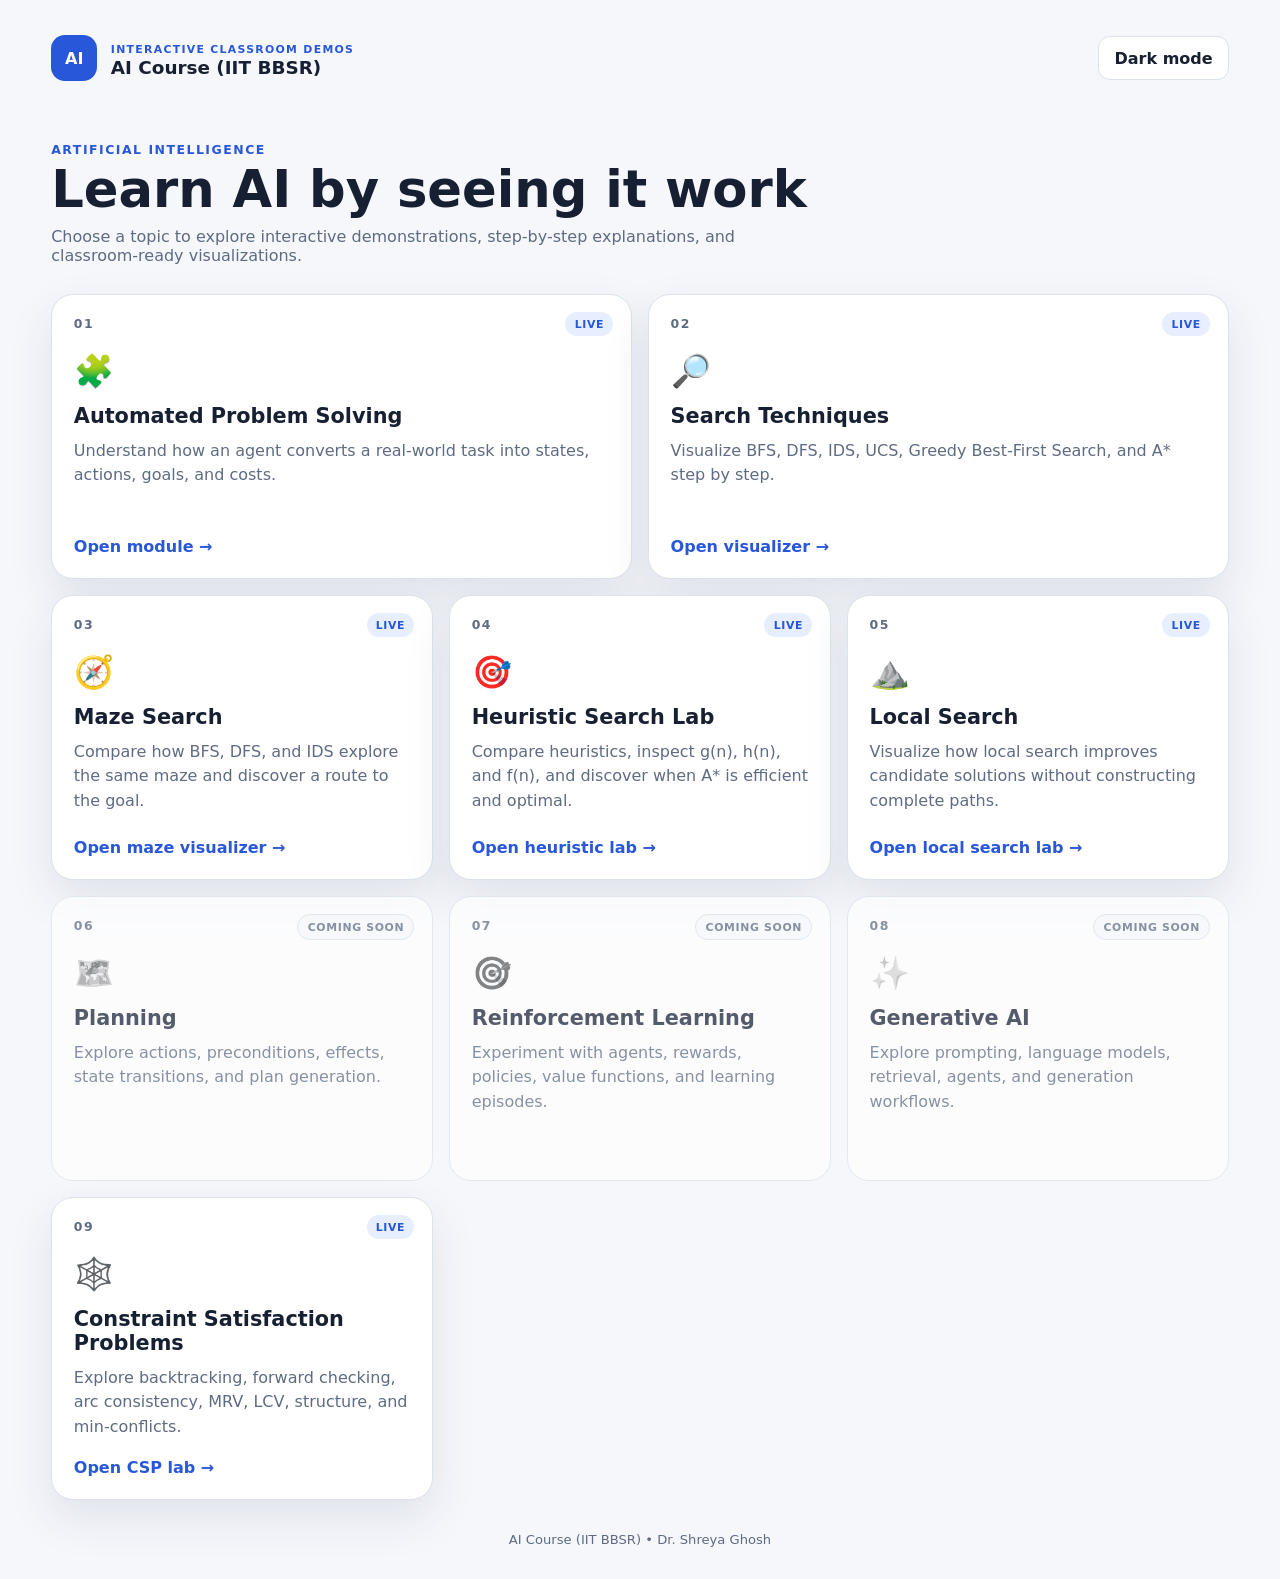
==== index.html @ 3af58fb8 "Modified" ====
<!DOCTYPE html>
<html lang="en">
<head>
  <meta charset="UTF-8" />
  <meta name="viewport" content="width=device-width, initial-scale=1.0" />
  <meta name="description" content="Interactive AI classroom visualizations for problem solving and search." />
  <title>AI Course (IIT BBSR)</title>
  <link rel="stylesheet" href="styles.css" />
  <link rel="stylesheet" href="heuristic-search.css?v=20260731-1" />
  <link rel="stylesheet" href="local-search-v2.css?v=20260731-2" />
  <link rel="stylesheet" href="csp.css?v=20260810-2" />
</head>
<body>
  <header class="site-header app-header">
    <button id="brandButton" class="brand-button" type="button" aria-label="Go to AI Learning Lab home">
      <span class="brand-mark">AI</span>
      <span>
        <span class="eyebrow">Interactive classroom demos</span>
        <strong class="brand-title">AI Course (IIT BBSR)</strong>
      </span>
    </button>
    <div class="header-actions">
      <button id="homeButton" class="secondary-button hidden" type="button">All modules</button>
      <button id="themeToggle" class="secondary-button" type="button" aria-label="Toggle theme">Dark mode</button>
    </div>
  </header>

  <main>
    <section id="homeView" class="home-view view-active">
      <div class="hero-section">
        <p class="eyebrow">Artificial Intelligence</p>
        <h1>Learn AI by seeing it work</h1>
        <p class="subtitle">Choose a topic to explore interactive demonstrations, step-by-step explanations, and classroom-ready visualizations.</p>
      </div>

      <div class="module-grid" aria-label="AI learning modules">
        <button class="module-card live-module" type="button" data-view="problemView">
          <span class="module-number">01</span>
          <span class="module-icon" aria-hidden="true">🧩</span>
          <span class="module-status live">Live</span>
          <strong>Automated Problem Solving</strong>
          <span class="module-description">Understand how an agent converts a real-world task into states, actions, goals, and costs.</span>
          <span class="module-link">Open module →</span>
        </button>

        <button class="module-card live-module" type="button" data-view="searchView">
          <span class="module-number">02</span>
          <span class="module-icon" aria-hidden="true">🔎</span>
          <span class="module-status live">Live</span>
          <strong>Search Techniques</strong>
          <span class="module-description">Visualize BFS, DFS, IDS, UCS, Greedy Best-First Search, and A* step by step.</span>
          <span class="module-link">Open visualizer →</span>
        </button>

        <button class="module-card live-module" type="button" data-view="mazeView">
          <span class="module-number">03</span>
          <span class="module-icon" aria-hidden="true">🧭</span>
          <span class="module-status live">Live</span>
          <strong>Maze Search</strong>
          <span class="module-description">Compare how BFS, DFS, and IDS explore the same maze and discover a route to the goal.</span>
          <span class="module-link">Open maze visualizer →</span>
        </button>

        <article class="module-card locked-module" aria-disabled="true">
          <span class="module-number">04</span>
          <span class="module-icon" aria-hidden="true">🗺️</span>
          <span class="module-status soon">Coming soon</span>
          <strong>Planning</strong>
          <span class="module-description">Explore actions, preconditions, effects, state transitions, and plan generation.</span>
        </article>

        <article class="module-card locked-module" aria-disabled="true">
          <span class="module-number">05</span>
          <span class="module-icon" aria-hidden="true">🎯</span>
          <span class="module-status soon">Coming soon</span>
          <strong>Reinforcement Learning</strong>
          <span class="module-description">Experiment with agents, rewards, policies, value functions, and learning episodes.</span>
        </article>

        <article class="module-card locked-module" aria-disabled="true">
          <span class="module-number">06</span>
          <span class="module-icon" aria-hidden="true">✨</span>
          <span class="module-status soon">Coming soon</span>
          <strong>Generative AI</strong>
          <span class="module-description">Explore prompting, language models, retrieval, agents, and generation workflows.</span>
        </article>

        <button class="module-card live-module" type="button" data-view="cspView">
          <span class="module-number">07</span>
          <span class="module-icon" aria-hidden="true">🕸️</span>
          <span class="module-status live">Live</span>
          <strong>Constraint Satisfaction Problems</strong>
          <span class="module-description">Explore backtracking, forward checking, arc consistency, MRV, LCV, structure, and min-conflicts.</span>
          <span class="module-link">Open CSP lab →</span>
        </button>
      </div>
    </section>

    <section id="problemView" class="module-view hidden">
      <div class="module-page-header">
        <div>
          <p class="eyebrow">Module 01</p>
          <h1>Automated Problem Solving</h1>
          <p class="subtitle">Explore how different problems are represented through states, actions, transition models, goal tests, and costs.</p>
        </div>
        <button class="primary-button open-search-button" type="button">Continue to Search Techniques</button>
      </div>

      <div class="problem-tabs" role="tablist" aria-label="Automated problem-solving demonstrations">
        <button class="problem-tab active" type="button" data-problem="jug" role="tab" aria-selected="true">💧 Two-Jug Problem</button>
        <button class="problem-tab" type="button" data-problem="puzzle" role="tab" aria-selected="false">🧩 8-Puzzle Problem</button>
        <button class="problem-tab" type="button" data-problem="queens" role="tab" aria-selected="false">♛ 8-Queens Problem</button>
      </div>

      <section id="jugDemo" class="problem-demo active" data-problem-panel="jug">
        <div class="demo-intro">
          <div>
            <p class="eyebrow">Problem 01</p>
            <h2>Configurable Two-Jug Problem</h2>
            <p id="jugProblemStatement">Use a 4-litre jug and a 3-litre jug to measure exactly 2 litres in Jug A.</p>
          </div>
          <span class="demo-state-code">State: (x, y)</span>
        </div>

        <div class="jug-config-panel" aria-label="Two-jug problem configuration">
          <div class="jug-config-heading">
            <div>
              <p class="eyebrow">Create a problem instance</p>
              <h3>Problem Configuration</h3>
            </div>
            <label class="graph-toggle">
              <input id="jugGraphToggle" type="checkbox" checked />
              <span>Show state-space graph</span>
            </label>
          </div>

          <div class="jug-config-grid">
            <label>
              <span>Jug A Capacity</span>
              <select id="jugCapacityA" aria-label="Jug A capacity">
                <option value="1">1 L</option><option value="2">2 L</option><option value="3">3 L</option>
                <option value="4" selected>4 L</option><option value="5">5 L</option><option value="6">6 L</option>
                <option value="7">7 L</option><option value="8">8 L</option><option value="9">9 L</option><option value="10">10 L</option>
              </select>
            </label>
            <label>
              <span>Jug B Capacity</span>
              <select id="jugCapacityB" aria-label="Jug B capacity">
                <option value="1">1 L</option><option value="2">2 L</option><option value="3" selected>3 L</option>
                <option value="4">4 L</option><option value="5">5 L</option><option value="6">6 L</option>
                <option value="7">7 L</option><option value="8">8 L</option><option value="9">9 L</option><option value="10">10 L</option>
              </select>
            </label>
            <label>
              <span>Goal Amount</span>
              <select id="jugGoalAmount" aria-label="Goal amount">
                <option value="0">0 L</option><option value="1">1 L</option><option value="2" selected>2 L</option>
                <option value="3">3 L</option><option value="4">4 L</option><option value="5">5 L</option>
                <option value="6">6 L</option><option value="7">7 L</option><option value="8">8 L</option>
                <option value="9">9 L</option><option value="10">10 L</option>
              </select>
            </label>
            <fieldset class="jug-target-fieldset">
              <legend>Measure In</legend>
              <label><input type="radio" name="jugTarget" value="A" checked /> Jug A</label>
              <label><input type="radio" name="jugTarget" value="B" /> Jug B</label>
            </fieldset>
            <button id="jugGenerate" class="primary-button jug-generate-button" type="button">Generate Problem</button>
          </div>
          <p id="jugConfigStatus" class="jug-config-status" aria-live="polite"></p>
        </div>

        <div class="demo-grid">
          <aside class="demo-sidebar">
            <article class="definition-card"><strong>State space</strong><p id="jugStateSpaceText">All pairs (x, y), where 0 ≤ x ≤ 4 and 0 ≤ y ≤ 3.</p></article>
            <article class="definition-card"><strong>Initial state</strong><p>(0, 0): both jugs are empty.</p></article>
            <article class="definition-card"><strong>Actions</strong><p>Fill, empty, or pour water from one jug into the other.</p></article>
            <article class="definition-card"><strong>Goal test</strong><p id="jugGoalTestText">x = 2, meaning Jug A contains exactly 2 litres.</p></article>
            <article class="definition-card"><strong>Path cost</strong><p>One unit for every action performed.</p></article>
          </aside>

          <div class="demo-workspace">
            <div class="jug-stage" aria-label="Two water jugs">
              <div class="jug-unit">
                <div id="jugCapacityLabelA" class="jug-capacity">4 L</div>
                <div id="jugVesselA" class="jug-vessel jug-four"><div id="jugWater4" class="jug-water"></div><span id="jugAmount4">0 L</span></div>
                <strong>Jug A</strong>
              </div>
              <div class="transfer-symbol">⇄</div>
              <div class="jug-unit">
                <div id="jugCapacityLabelB" class="jug-capacity">3 L</div>
                <div id="jugVesselB" class="jug-vessel jug-three"><div id="jugWater3" class="jug-water"></div><span id="jugAmount3">0 L</span></div>
                <strong>Jug B</strong>
              </div>
            </div>

            <div class="demo-controls action-controls" id="jugActions">
              <button type="button" data-jug-action="fillA">Fill Jug A</button>
              <button type="button" data-jug-action="fillB">Fill Jug B</button>
              <button type="button" data-jug-action="emptyA">Empty Jug A</button>
              <button type="button" data-jug-action="emptyB">Empty Jug B</button>
              <button type="button" data-jug-action="pourAtoB">Pour A → B</button>
              <button type="button" data-jug-action="pourBtoA">Pour B → A</button>
            </div>

            <div class="demo-controls">
              <button id="jugSolve" class="primary-button" type="button">Auto solve</button>
              <button id="jugNext" type="button">Next solution step</button>
              <button id="jugReset" type="button">Reset</button>
            </div>

            <div class="demo-feedback">
              <div><span>Current state</span><strong id="jugState">(0, 0)</strong></div>
              <div><span>Goal</span><strong id="jugGoalDisplay">(2, *)</strong></div>
              <div><span>Steps</span><strong id="jugSteps">0</strong></div>
              <p id="jugExplanation" aria-live="polite">Choose a legal action or let BFS find a solution.</p>
            </div>

            <section id="jugGraphPanel" class="jug-graph-panel">
              <div class="jug-graph-header">
                <div><h3>State-Space Graph</h3><p>Every node is a reachable water distribution. The green route is a shortest BFS solution.</p></div>
                <div class="jug-graph-legend"><span><i class="graph-key start"></i>Start</span><span><i class="graph-key current"></i>Current</span><span><i class="graph-key goal"></i>Goal</span><span><i class="graph-key route"></i>Solution</span></div>
              </div>
              <div class="jug-graph-shell"><svg id="jugStateGraph" viewBox="0 0 900 460" role="img" aria-label="Water-jug state-space graph"></svg></div>
            </section>

            <div><h3>Visited state sequence</h3><div id="jugHistory" class="state-history"><span class="state-chip current-chip">(0, 0)</span></div></div>
          </div>
        </div>
      </section>

      <section id="puzzleDemo" class="problem-demo hidden" data-problem-panel="puzzle">
        <div class="demo-intro">
          <div><p class="eyebrow">Problem 02</p><h2>8-Puzzle Problem</h2><p>Slide numbered tiles into the blank space until they match the goal arrangement.</p></div>
          <span class="demo-state-code">State: 3 × 3 board</span>
        </div>
        <div class="demo-grid">
          <aside class="demo-sidebar">
            <article class="definition-card"><strong>State space</strong><p>All reachable arrangements of eight numbered tiles and one blank tile.</p></article>
            <article class="definition-card"><strong>Initial state</strong><p>The shuffled board shown in the interactive workspace.</p></article>
            <article class="definition-card"><strong>Actions</strong><p>Move the blank Up, Down, Left, or Right when legal.</p></article>
            <article class="definition-card"><strong>Goal test</strong><p>The board equals 1–2–3 / 4–5–6 / 7–8–blank.</p></article>
            <article class="definition-card"><strong>Path cost</strong><p>One unit for each tile movement.</p></article>
          </aside>
          <div class="demo-workspace">
            <div class="puzzle-comparison puzzle-three-state">

  <div class="puzzle-state-panel">
    <h3>Initial state</h3>

    <div
      id="puzzleInitial"
      class="puzzle-board reference-board"
      aria-label="Initial 8-puzzle state">
    </div>

    <button
      id="puzzleEditInitial"
      class="puzzle-edit-button"
      type="button">
      Edit initial state
    </button>
  </div>

  <div class="puzzle-state-panel current-puzzle-panel">
    <h3>Current state</h3>

    <div
      id="puzzleBoard"
      class="puzzle-board"
      aria-label="Interactive current 8-puzzle state">
    </div>
  </div>

  <div class="puzzle-state-panel">
    <h3>Goal state</h3>

    <div
      id="puzzleGoal"
      class="puzzle-board goal-board"
      aria-label="Goal 8-puzzle state">
    </div>
  </div>

</div>

<div id="puzzleInitialEditor" class="puzzle-initial-editor hidden">

  <div class="puzzle-editor-heading">
    <div>
      <h3>Configure initial state</h3>
      <p>
        Select each tile exactly once. Use <strong>Blank</strong> for the empty square.
      </p>
    </div>
  </div>

  <div
    id="puzzleInitialInputs"
    class="puzzle-input-grid"
    aria-label="Initial-state configuration">
  </div>

  <div class="puzzle-editor-actions">
    <button
      id="puzzleApplyInitial"
      class="primary-button"
      type="button">
      Apply initial state
    </button>

    <button
      id="puzzleCancelInitial"
      type="button">
      Cancel
    </button>
  </div>

  <p id="puzzleInitialError" class="puzzle-input-error" aria-live="polite"></p>

</div>

<p class="demo-hint">
  Click a tile adjacent to the blank to move it. The initial state remains
  visible while the current state changes.
</p>
            <div class="demo-controls"><button id="puzzleSolve" class="primary-button" type="button">Auto solve</button><button id="puzzleNext" type="button">Next solution step</button><button id="puzzleShuffle" type="button">New puzzle</button><button id="puzzleReset" type="button">Reset</button></div>
            <div class="demo-feedback"><div><span>Blank position</span><strong id="puzzleBlank">—</strong></div><div><span>Moves</span><strong id="puzzleMoves">0</strong></div><div><span>Misplaced tiles</span><strong id="puzzleMisplaced">—</strong></div><p id="puzzleExplanation" aria-live="polite">Inspect the state and choose a legal move.</p></div>
          <div>
  <h3>Recent moves</h3>
  <div id="puzzleHistory" class="state-history puzzle-move-history"></div>
</div>  
          </div>
        </div>
      </section>

      <section id="queensDemo" class="problem-demo hidden" data-problem-panel="queens">
        <div class="demo-intro">
          <div><p class="eyebrow">Problem 03</p><h2>8-Queens Problem</h2><p>Place eight queens on the chessboard so that no two queens attack each other.</p></div>
          <span class="demo-state-code">State: queen positions by column</span>
        </div>
        <div class="demo-grid">
          <aside class="demo-sidebar">
            <article class="definition-card"><strong>State space</strong><p>Partial and complete placements of queens across the board.</p></article>
            <article class="definition-card"><strong>Initial state</strong><p>An empty 8 × 8 chessboard.</p></article>
            <article class="definition-card"><strong>Actions</strong><p>Place a queen in a safe square of the next column, or backtrack.</p></article>
            <article class="definition-card"><strong>Goal test</strong><p>Eight queens are placed with no shared row, column, or diagonal.</p></article>
            <article class="definition-card"><strong>Path cost</strong><p>Usually irrelevant; all valid complete assignments are acceptable.</p></article>
          </aside>
          <div class="demo-workspace">
            <div class="queens-layout"><div id="queensBoard" class="queens-board" aria-label="Interactive 8-queens chessboard"></div><div class="queen-stats"><div><span>Queens placed</span><strong id="queenCount">0 / 8</strong></div><div><span>Conflicting pairs</span><strong id="queenConflicts">0</strong></div><div><span>Search column</span><strong id="queenColumn">1</strong></div><div><span>Backtracks</span><strong id="queenBacktracks">0</strong></div></div></div>
            <p class="demo-hint">Click any square to add or remove a queen. Red queens are currently in conflict.</p>
            <div class="demo-controls"><button id="queensSolve" class="primary-button" type="button">Visualize backtracking</button><button id="queensNext" type="button">Next search step</button><button id="queensClear" type="button">Clear board</button></div>
            <div class="demo-feedback"><p id="queensExplanation" aria-live="polite">Place queens manually, or watch backtracking explore the state space.</p></div>
            <div><h3>Current state representation</h3><code id="queensState" class="state-code-block">[–, –, –, –, –, –, –, –]</code></div>
          </div>
        </div>
      </section>
    </section>


    <section id="searchView" class="module-view hidden">
      <div class="module-page-header compact-header">
        <div>
          <p class="eyebrow">Module 02</p>
          <h1>Search Algorithm Visualizer</h1>
          <p class="subtitle">Explore how the frontier, explored set, path cost, and heuristics change at every step.</p>
        </div>
      </div>

      <div class="layout">
        <aside class="control-panel" aria-label="Visualization controls">
          <section>
            <h2>Configuration</h2>
            <label for="algorithmSelect">Algorithm</label>
            <select id="algorithmSelect">
              <option value="bfs">Breadth-First Search</option>
              <option value="dfs">Depth-First Search</option>
              <option value="ids">Iterative Deepening Search</option>
              <option value="ucs">Uniform-Cost Search</option>
              <option value="greedy">Greedy Best-First Search</option>
              <option value="astar">A* Search</option>
            </select>
            <div class="two-column-controls">
              <div><label for="startSelect">Start node</label><select id="startSelect"></select></div>
              <div><label>Goal node(s)</label><div id="goalSelect" class="goal-checkbox-list" aria-label="Select one or more goal nodes"></div></div>
            </div>
            <label for="speedRange">Animation speed</label>
            <div class="range-row"><span>Slow</span><input id="speedRange" type="range" min="200" max="1600" value="850" step="50" /><span>Fast</span></div>
          </section>
          <section><h2>Controls</h2><div class="button-grid"><button id="runButton" class="primary-button" type="button">Run</button><button id="stepButton" type="button">Next step</button><button id="pauseButton" type="button">Pause</button><button id="resetButton" type="button">Reset</button></div></section>
          <section>
            <h2>Graph source</h2>
            <div class="button-grid">
              <button id="defaultGraphButton" type="button">Default graph</button>
              <button id="randomGraphButton" type="button">Random graph</button>
              <button id="drawGraphButton" type="button">Draw your own</button>
              <button id="clearGraphButton" type="button">Clear drawing</button>
            </div>
            <div id="graphEditorControls" class="graph-editor-controls hidden">
              <p class="editor-help">Click empty canvas space to add a node. Click one node and then another to connect them. Drag nodes to reposition them.</p>
              <label for="edgeCostInput">New edge cost
                <input id="edgeCostInput" type="number" min="1" max="99" value="1" />
              </label>
              <div class="button-grid">
                <button id="deleteNodeButton" type="button">Delete selected</button>
                <button id="finishDrawingButton" class="primary-button" type="button">Finish drawing</button>
              </div>
            </div>
          </section>
          <section><h2>Legend</h2><ul class="legend-list"><li><span class="legend-dot unvisited"></span>Unvisited</li><li><span class="legend-dot frontier"></span>Frontier</li><li><span class="legend-dot current"></span>Current</li><li><span class="legend-dot visited"></span>Explored</li><li><span class="legend-dot path"></span>Final path</li><li><span class="legend-dot goal"></span>Goal</li></ul></section>
        </aside>

        <section class="visualization-area">
          <div class="graph-toolbar"><div><h2 id="graphTitle">State-space graph</h2><p id="algorithmSummary">BFS expands the shallowest unexpanded node first.</p></div><div class="status-badge" id="statusBadge" aria-live="polite">Ready</div></div>
          <div class="graph-shell"><svg id="graphSvg" viewBox="0 0 900 540" role="img" aria-label="Interactive state-space graph"></svg></div>
          <div class="metrics-grid" aria-live="polite"><article class="metric-card"><span>Current node</span><strong id="currentMetric">—</strong></article><article class="metric-card"><span>Nodes expanded</span><strong id="expandedMetric">0</strong></article><article class="metric-card"><span>Path cost</span><strong id="costMetric">—</strong></article><article class="metric-card"><span>Step</span><strong id="stepMetric">0 / 0</strong></article></div>
          <div class="details-grid"><article class="detail-card"><h3>Frontier</h3><div id="frontierList" class="token-list"><span class="empty-token">Empty</span></div></article><article class="detail-card"><h3>Explored set</h3><div id="visitedList" class="token-list"><span class="empty-token">Empty</span></div></article><article class="detail-card explanation-card"><h3>What happened?</h3><p id="stepExplanation">Choose an algorithm and press Run or Next step.</p></article></div>
          <section id="searchTreePanel" class="search-tree-panel hidden" aria-live="polite">
            <div class="search-tree-heading">
              <div>
                <p class="eyebrow">Search result</p>
                <h2>Generated search tree</h2>
                <p id="searchTreeMessage">The tree will appear after the search finishes.</p>
              </div>
            </div>
            <div class="search-tree-shell">
              <svg id="searchTreeSvg" role="img" aria-label="Search tree generated by the selected algorithm"></svg>
            </div>
            <div>
              <h3>Expansion order</h3>
              <div id="searchExpansionOrder" class="token-list"></div>
            </div>
          </section>
        </section>
      </div>
    </section>


    <section id="mazeView" class="module-view hidden">
      <div class="module-page-header compact-header">
        <div>
          <p class="eyebrow">Module 03</p>
          <h1>Maze Search Visualizer</h1>
          <p class="subtitle">Watch BFS, DFS, and IDS explore identical maze states using different frontier strategies.</p>
        </div>
      </div>

      <div class="maze-layout">
        <aside class="control-panel maze-controls" aria-label="Maze visualization controls">
          <section>
            <h2>Configuration</h2>
            <label for="mazeAlgorithm">Algorithm</label>
            <select id="mazeAlgorithm">
              <option value="bfs">Breadth-First Search</option>
              <option value="dfs">Depth-First Search</option>
              <option value="ids">Iterative Deepening Search</option>
            </select>
            <label for="mazeSpeed">Animation speed</label>
            <div class="range-row"><span>Slow</span><input id="mazeSpeed" type="range" min="10" max="180" value="65" step="5" /><span>Fast</span></div>
          </section>

          <section>
            <h2>Controls</h2>
            <div class="button-grid">
              <button id="mazeRun" class="primary-button" type="button">Run</button>
              <button id="mazeStep" type="button">Next step</button>
              <button id="mazePause" type="button">Pause</button>
              <button id="mazeReset" type="button">Reset search</button>
            </div>
          </section>

          <section>
            <h2>Maze source</h2>
            <div class="button-grid">
              <button id="mazeDefault" type="button">Default maze</button>
              <button id="mazeRandom" type="button">New random maze</button>
            </div>
            <p class="editor-help">The same maze can be reused with different algorithms for a fair comparison.</p>
          </section>

          <section>
            <h2>Legend</h2>
            <ul class="maze-legend">
              <li><span class="maze-key wall"></span>Wall</li>
              <li><span class="maze-key frontier"></span>Frontier</li>
              <li><span class="maze-key explored"></span>Explored</li>
              <li><span class="maze-key current"></span>Current</li>
              <li><span class="maze-key path"></span>Final path</li>
              <li><span class="maze-key start"></span>Start</li>
              <li><span class="maze-key goal"></span>Goal</li>
            </ul>
          </section>
        </aside>

        <section class="maze-workspace">
          <div class="graph-toolbar">
            <div><h2 id="mazeTitle">Breadth-First Search</h2><p id="mazeSummary">BFS expands cells level by level using a FIFO queue.</p></div>
            <div class="status-badge" id="mazeStatus" aria-live="polite">Ready</div>
          </div>

          <div class="maze-shell">
            <div id="mazeGrid" class="maze-grid" role="grid" aria-label="Maze search grid"></div>
          </div>

          <div class="metrics-grid maze-metrics" aria-live="polite">
            <article class="metric-card"><span>Current cell</span><strong id="mazeCurrent">—</strong></article>
            <article class="metric-card"><span>Nodes expanded</span><strong id="mazeExpanded">0</strong></article>
            <article class="metric-card"><span>Frontier size</span><strong id="mazeFrontierSize">0</strong></article>
            <article class="metric-card"><span>Path length</span><strong id="mazePathLength">—</strong></article>
            <article class="metric-card"><span>Depth limit</span><strong id="mazeDepthLimit">—</strong></article>
          </div>

          <div class="details-grid">
            <article class="detail-card"><h3>Frontier preview</h3><div id="mazeFrontier" class="token-list"><span class="empty-token">Empty</span></div></article>
            <article class="detail-card"><h3>Expansion order</h3><div id="mazeOrder" class="token-list"><span class="empty-token">Empty</span></div></article>
            <article class="detail-card explanation-card"><h3>What happened?</h3><p id="mazeExplanation">Choose an algorithm and press Run or Next step.</p></article>
          </div>
        </section>
      </div>
    </section>

    <section id="cspView" class="module-view hidden csp-view">
      <div class="module-page-header compact-header">
        <div>
          <p class="eyebrow">Module 07</p>
          <h1>Constraint Satisfaction Problems</h1>
          <p class="subtitle">A simple step-by-step coloring lab: search, backtracking, filtering, propagation, and ordering.</p>
        </div>
        <div class="csp-header-badges"><span>Variables</span><span>Domains</span><span>Constraints</span></div>
      </div>

      <div class="csp-tabs" role="tablist" aria-label="Constraint satisfaction demonstrations">
        <button class="csp-tab active" type="button" data-csp-demo="bfs">🌊 BFS</button>
        <button class="csp-tab" type="button" data-csp-demo="dfs">⬇️ DFS</button>
        <button class="csp-tab" type="button" data-csp-demo="backtracking">↩ Backtracking</button>
        <button class="csp-tab" type="button" data-csp-demo="forward">✂️ Forward Checking</button>
        <button class="csp-tab" type="button" data-csp-demo="ac">🔁 Arc Consistency</button>
        <button class="csp-tab" type="button" data-csp-demo="ordering">🎯 MRV + LCV</button>
      </div>

      <section class="csp-shell">
        <aside class="csp-sidebar">
          <div class="csp-demo-title-row"><span id="cspDemoIcon" class="csp-demo-icon">🌊</span><div><p class="eyebrow">Interactive CSP Lab</p><h2 id="cspDemoTitle">Breadth-First Search (BFS)</h2></div></div>
          <p id="cspDemoSummary" class="csp-demo-summary">Move through the algorithm one step at a time and watch assignments and domains change.</p>

          <div class="csp-control-block">
            <h3>Example</h3>
            <label class="csp-field"><span>Problem</span>
              <select id="cspProblemSelect" class="csp-select">
                <option value="australia">Australia constraint graph</option>
                <option value="graph">Graph coloring example</option>
              </select>
            </label>
            <label id="cspTraversalWrap" class="csp-field"><span>Search method</span>
              <select id="cspTraversal" class="csp-select">
                <option value="bfs">Breadth-First Search (BFS)</option>
                <option value="dfs">Depth-First Search (DFS)</option>
              </select>
            </label>
          </div>

          <div class="csp-control-block">
            <h3>Step controls</h3>
            <div class="csp-step-buttons">
              <button id="cspPrev" type="button">← Previous</button>
              <button id="cspNext" class="primary-button" type="button">Next →</button>
            </div>
            <div class="csp-step-buttons">
              <button id="cspPlay" type="button">▶ Auto play</button>
              <button id="cspReset" type="button">↺ Reset</button>
            </div>
            <label class="csp-speed-label">Animation speed
              <input id="cspSpeed" type="range" min="350" max="1800" value="950" step="50" />
            </label>
          </div>

          <div class="csp-control-block">
            <div class="csp-progress-head"><h3>Progress</h3><strong id="cspStepLabel">Step 0 / 0</strong></div>
            <div class="csp-progress"><span id="cspProgressBar"></span></div>
            <p id="cspStepCaption" class="csp-step-caption">Press Next to begin.</p>
          </div>
        </aside>

        <div class="csp-main">
          <div class="csp-toolbar">
            <div><p class="eyebrow" id="cspProblemLabel">Australia CSP</p><h2 id="cspProblemTitle">Adjacent regions must have different colors</h2></div>
            <div class="status-badge" id="cspStatus">Ready</div>
          </div>

          <div id="cspVisual" class="csp-visual" aria-live="polite"></div>

          <div class="csp-metrics" aria-live="polite">
            <article><span>Assignments tried</span><strong id="cspAssignments">0</strong></article>
            <article><span>Backtracks</span><strong id="cspBacktracks">0</strong></article>
            <article><span>Values pruned</span><strong id="cspPruned">0</strong></article>
            <article><span>Current conflicts</span><strong id="cspConflicts">0</strong></article>
          </div>

          <div class="csp-bottom-grid">
            <article class="csp-info-card"><h3>🧠 What happens in this step?</h3><p id="cspExplanation">Choose an algorithm and move through it one step at a time.</p></article>
            <article class="csp-info-card"><h3>📦 Remaining domain values</h3><div id="cspDomains" class="csp-domain-panel"></div></article>
            <article class="csp-info-card"><h3>🎓 Key idea</h3><p id="cspTeachingPoint">The goal is a complete assignment that satisfies all constraints.</p></article>
          </div>
        </div>
      </section>
    </section>

  </main>

  <footer>AI Course (IIT BBSR) • Dr. Shreya Ghosh</footer>
  <script defer src="./js/app.js?v=20260729-3"></script>
  <script defer src="./js/heuristic-search.js?v=20260731-1"></script>
  <script defer src="./js/heuristic-basics.js?v=20260731-1"></script>
  <script defer src="./js/heuristic-puzzle.js?v=20260731-1"></script>
  <script defer src="./js/heuristic-grid.js?v=20260731-1"></script>
  <script defer src="./js/heuristic-race.js?v=20260731-1"></script>
  <script defer src="./js/local-search-v2.js?v=20260731-2"></script>
  <script defer src="./js/csp.js?v=20260810-3"></script>
</body>
</html>
---- styles.css ----
:root {
  --background: #f5f7fb;
  --panel: #ffffff;
  --panel-alt: #f8fafc;
  --text: #172033;
  --muted: #5e6b82;
  --border: #dbe2ea;
  --accent: #2857d9;
  --accent-strong: #183fae;
  --accent-soft: #e7eeff;
  --frontier: #f59e0b;
  --current: #2563eb;
  --visited: #22c55e;
  --path: #8b5cf6;
  --goal: #ef4444;
  --unvisited: #94a3b8;
  --edge: #8a96a8;
  --shadow: 0 18px 45px rgba(35, 53, 84, 0.10);
}

body.dark {
  --background: #0d1422;
  --panel: #141e2f;
  --panel-alt: #101a2a;
  --text: #eef4ff;
  --muted: #a6b3c9;
  --border: #29364a;
  --accent: #7ca3ff;
  --accent-strong: #9bb8ff;
  --accent-soft: #1c315d;
  --edge: #62718a;
  --shadow: 0 18px 45px rgba(0, 0, 0, 0.28);
}

* { box-sizing: border-box; }

body {
  margin: 0;
  min-height: 100vh;
  background: var(--background);
  color: var(--text);
  font-family: Inter, ui-sans-serif, system-ui, -apple-system, BlinkMacSystemFont, "Segoe UI", sans-serif;
  transition: background 180ms ease, color 180ms ease;
}

button, select, input { font: inherit; }

button, select {
  border: 1px solid var(--border);
  background: var(--panel);
  color: var(--text);
  border-radius: 12px;
}

button {
  cursor: pointer;
  padding: 0.72rem 0.95rem;
  font-weight: 700;
  transition: transform 140ms ease, border-color 140ms ease, background 140ms ease;
}

button:hover { transform: translateY(-1px); border-color: var(--accent); }
button:disabled { cursor: not-allowed; opacity: 0.48; transform: none; }
button:focus-visible, select:focus-visible, input:focus-visible { outline: 3px solid var(--accent-soft); outline-offset: 2px; }

.primary-button { background: var(--accent); border-color: var(--accent); color: white; }
.primary-button:hover { background: var(--accent-strong); }
.secondary-button { white-space: nowrap; }

.site-header {
  display: flex;
  align-items: flex-start;
  justify-content: space-between;
  gap: 1.5rem;
  padding: 2.2rem clamp(1rem, 4vw, 4rem) 1.4rem;
  max-width: 1600px;
  margin: 0 auto;
}

.eyebrow {
  margin: 0 0 0.35rem;
  color: var(--accent);
  font-size: 0.78rem;
  font-weight: 800;
  letter-spacing: 0.12em;
  text-transform: uppercase;
}

h1, h2, h3, p { margin-top: 0; }
h1 { margin-bottom: 0.35rem; font-size: clamp(2rem, 4vw, 3.3rem); line-height: 1.05; }
h2 { font-size: 1.05rem; }
h3 { font-size: 0.95rem; }
.subtitle { max-width: 760px; margin-bottom: 0; color: var(--muted); }

.layout {
  display: grid;
  grid-template-columns: minmax(250px, 330px) minmax(0, 1fr);
  gap: 1.2rem;
  max-width: 1600px;
  margin: 0 auto;
  padding: 0 clamp(1rem, 4vw, 4rem) 2rem;
}

.control-panel, .visualization-area {
  background: var(--panel);
  border: 1px solid var(--border);
  border-radius: 22px;
  box-shadow: var(--shadow);
}

.control-panel { padding: 1.2rem; align-self: start; }
.control-panel section + section { border-top: 1px solid var(--border); margin-top: 1.15rem; padding-top: 1.15rem; }
.control-panel label { display: block; margin: 0.8rem 0 0.4rem; color: var(--muted); font-size: 0.85rem; font-weight: 700; }
.control-panel select { width: 100%; padding: 0.75rem; }
.two-column-controls { display: grid; grid-template-columns: 1fr 1fr; gap: 0.7rem; }
.range-row { display: grid; grid-template-columns: auto 1fr auto; align-items: center; gap: 0.55rem; color: var(--muted); font-size: 0.72rem; }
.range-row input { width: 100%; }
.button-grid { display: grid; grid-template-columns: 1fr 1fr; gap: 0.65rem; }

.legend-list { margin: 0; padding: 0; list-style: none; display: grid; grid-template-columns: 1fr 1fr; gap: 0.7rem; color: var(--muted); font-size: 0.84rem; }
.legend-list li { display: flex; align-items: center; gap: 0.45rem; }
.legend-dot { width: 0.85rem; height: 0.85rem; border-radius: 50%; display: inline-block; border: 2px solid rgba(0,0,0,0.12); }
.legend-dot.unvisited { background: var(--unvisited); }
.legend-dot.frontier { background: var(--frontier); }
.legend-dot.current { background: var(--current); }
.legend-dot.visited { background: var(--visited); }
.legend-dot.path { background: var(--path); }
.legend-dot.goal { background: var(--goal); }

.visualization-area { min-width: 0; padding: 1.2rem; }
.graph-toolbar { display: flex; justify-content: space-between; align-items: flex-start; gap: 1rem; margin-bottom: 0.8rem; }
.graph-toolbar h2 { margin-bottom: 0.25rem; }
.graph-toolbar p { margin-bottom: 0; color: var(--muted); font-size: 0.88rem; }
.status-badge { padding: 0.48rem 0.8rem; border-radius: 999px; background: var(--accent-soft); color: var(--accent); font-weight: 800; font-size: 0.78rem; }

.graph-shell { border: 1px solid var(--border); border-radius: 18px; overflow: hidden; background: var(--panel-alt); }
#graphSvg { display: block; width: 100%; height: auto; min-height: 430px; touch-action: none; }

.edge { stroke: var(--edge); stroke-width: 4; transition: stroke 180ms ease, stroke-width 180ms ease; }
.edge.path-edge { stroke: var(--path); stroke-width: 7; }
.edge-label-bg { fill: var(--panel); stroke: var(--border); }
.edge-label { fill: var(--text); font-size: 14px; font-weight: 800; text-anchor: middle; dominant-baseline: middle; }
.node-circle { fill: var(--unvisited); stroke: var(--panel); stroke-width: 5; transition: fill 180ms ease, transform 180ms ease; cursor: grab; }
.node-circle:active { cursor: grabbing; }
.node-circle.frontier { fill: var(--frontier); }
.node-circle.current { fill: var(--current); }
.node-circle.visited { fill: var(--visited); }
.node-circle.path { fill: var(--path); }
.node-circle.goal-node { stroke: var(--goal); stroke-width: 8; }
.node-label { fill: white; font-size: 19px; font-weight: 900; text-anchor: middle; dominant-baseline: central; pointer-events: none; }
.node-heuristic { fill: var(--text); font-size: 13px; font-weight: 800; text-anchor: middle; pointer-events: none; }

.metrics-grid { display: grid; grid-template-columns: repeat(4, 1fr); gap: 0.75rem; margin-top: 0.85rem; }
.metric-card, .detail-card { border: 1px solid var(--border); border-radius: 16px; background: var(--panel-alt); }
.metric-card { padding: 0.85rem; }
.metric-card span { display: block; color: var(--muted); font-size: 0.78rem; margin-bottom: 0.35rem; }
.metric-card strong { font-size: 1.35rem; }
.details-grid { display: grid; grid-template-columns: 1fr 1fr 1.5fr; gap: 0.75rem; margin-top: 0.75rem; }
.detail-card { min-height: 125px; padding: 0.9rem; }
.detail-card h3 { margin-bottom: 0.65rem; }
.explanation-card p { color: var(--muted); line-height: 1.55; margin-bottom: 0; }
.token-list { display: flex; flex-wrap: wrap; gap: 0.4rem; }
.token { padding: 0.35rem 0.55rem; border-radius: 9px; background: var(--accent-soft); color: var(--accent); font-weight: 800; font-size: 0.82rem; }
.empty-token { color: var(--muted); font-size: 0.85rem; }

footer { max-width: 1600px; margin: 0 auto; padding: 0 4rem 2rem; text-align: center; color: var(--muted); font-size: 0.82rem; }

@media (max-width: 980px) {
  .layout { grid-template-columns: 1fr; }
  .control-panel { position: static; }
  .metrics-grid { grid-template-columns: 1fr 1fr; }
  .details-grid { grid-template-columns: 1fr; }
}

@media (max-width: 620px) {
  .site-header { flex-direction: column; padding-top: 1.35rem; }
  .site-header button { width: 100%; }
  .button-grid, .two-column-controls, .metrics-grid { grid-template-columns: 1fr; }
  .legend-list { grid-template-columns: 1fr; }
  .graph-toolbar { flex-direction: column; }
  #graphSvg { min-height: 360px; }
  footer { padding-inline: 1rem; }
}

/* Learning-lab navigation and module hub */
.hidden { display: none !important; }
.app-header { align-items: center; }
.brand-button { display: flex; align-items: center; gap: .85rem; padding: 0; border: 0; background: transparent; text-align: left; }
.brand-button:hover { transform: none; border-color: transparent; }
.brand-mark { display: grid; place-items: center; width: 46px; height: 46px; border-radius: 14px; background: var(--accent); color: white; font-weight: 900; }
.brand-title { display: block; font-size: 1.15rem; }
.brand-button .eyebrow { margin-bottom: .1rem; font-size: .68rem; }
.header-actions { display: flex; gap: .65rem; }
.home-view, .module-view { max-width: 1600px; margin: 0 auto; padding: .4rem clamp(1rem, 4vw, 4rem) 2rem; }
.hero-section { max-width: 850px; padding: 2rem 0 1.8rem; }
.hero-section h1, .module-page-header h1 { margin-bottom: .65rem; }
.module-grid { display: grid; grid-template-columns: repeat(6, 1fr); gap: 1rem; }
.module-card { position: relative; min-height: 285px; padding: 1.35rem; border: 1px solid var(--border); border-radius: 22px; background: var(--panel); color: var(--text); box-shadow: var(--shadow); text-align: left; display: flex; flex-direction: column; align-items: flex-start; }
.module-card:nth-child(1), .module-card:nth-child(2) { grid-column: span 3; }
.module-card:nth-child(n+3) { grid-column: span 2; }
button.module-card:hover { transform: translateY(-4px); border-color: var(--accent); }
.module-number { color: var(--muted); font-size: .78rem; font-weight: 800; letter-spacing: .12em; }
.module-icon { font-size: 2rem; margin: 1.3rem 0 .9rem; }
.module-card strong { font-size: 1.3rem; margin-bottom: .65rem; }
.module-description { color: var(--muted); line-height: 1.55; font-weight: 500; }
.module-link { margin-top: auto; padding-top: 1.15rem; color: var(--accent); font-weight: 800; }
.module-status { position: absolute; top: 1.1rem; right: 1.1rem; padding: .35rem .58rem; border-radius: 999px; font-size: .68rem; font-weight: 900; text-transform: uppercase; letter-spacing: .06em; }
.module-status.live { color: var(--accent); background: var(--accent-soft); }
.module-status.soon { color: var(--muted); background: var(--panel-alt); border: 1px solid var(--border); }
.locked-module { box-shadow: none; opacity: .72; }
.locked-module .module-icon { filter: grayscale(1); }
.module-page-header { display: flex; justify-content: space-between; gap: 1.5rem; align-items: flex-end; padding: 1.6rem 0 1.4rem; }
.compact-header { padding-bottom: 1rem; }
.problem-layout { display: grid; grid-template-columns: minmax(300px, .9fr) minmax(0, 1.4fr); gap: 1rem; }
.problem-example-card, .concept-card { border: 1px solid var(--border); border-radius: 22px; background: var(--panel); box-shadow: var(--shadow); }
.problem-example-card { padding: 1.35rem; }
.example-heading { display: flex; align-items: center; gap: .8rem; padding-bottom: 1rem; border-bottom: 1px solid var(--border); }
.example-heading .module-icon { margin: 0; }
.example-heading h2 { margin-bottom: 0; }
.formulation-flow { padding-top: 1rem; }
.formulation-item { display: flex; gap: .85rem; align-items: flex-start; padding: .8rem; border-radius: 15px; background: var(--panel-alt); }
.formulation-item > span { flex: 0 0 auto; display: grid; place-items: center; width: 30px; height: 30px; border-radius: 50%; background: var(--accent); color: white; font-weight: 900; }
.formulation-item p { margin: .2rem 0 0; color: var(--muted); font-size: .88rem; }
.flow-arrow { text-align: center; color: var(--accent); font-weight: 900; line-height: 1.35; }
.concept-grid { display: grid; grid-template-columns: 1fr 1fr; gap: 1rem; }
.concept-card { padding: 1.2rem; box-shadow: none; }
.concept-card p { margin-bottom: 0; color: var(--muted); line-height: 1.5; }
.concept-symbol { display: grid; place-items: center; width: 42px; height: 42px; margin-bottom: 1rem; border-radius: 13px; background: var(--accent-soft); color: var(--accent); font-weight: 900; }
.concept-card.wide { grid-column: 1 / -1; }
.agent-cycle { display: flex; flex-wrap: wrap; gap: .55rem; align-items: center; }
.agent-cycle span { padding: .65rem .75rem; border-radius: 10px; background: var(--accent-soft); color: var(--accent); font-weight: 800; }
.agent-cycle b { color: var(--muted); }
#searchView .layout { padding-inline: 0; }

@media (max-width: 980px) {
  .module-card:nth-child(n) { grid-column: span 3; }
  .problem-layout { grid-template-columns: 1fr; }
}
@media (max-width: 650px) {
  .app-header { flex-direction: row; }
  .brand-button { width: auto !important; }
  .header-actions { width: 100%; }
  .header-actions button { flex: 1; }
  .module-grid { grid-template-columns: 1fr; }
  .module-card:nth-child(n) { grid-column: auto; min-height: 245px; }
  .module-page-header { align-items: stretch; flex-direction: column; }
  .concept-grid { grid-template-columns: 1fr; }
  .concept-card.wide { grid-column: auto; }
}

/* Interactive automated problem-solving demonstrations */
.problem-tabs{display:flex;gap:.7rem;flex-wrap:wrap;margin:0 0 1rem}.problem-tab{padding:.8rem 1rem;border-radius:14px}.problem-tab.active{background:var(--accent);color:white;border-color:var(--accent)}
.problem-demo{border:1px solid var(--border);border-radius:24px;background:var(--panel);box-shadow:var(--shadow);overflow:hidden}.problem-demo.active{display:block}.demo-intro{display:flex;align-items:flex-start;justify-content:space-between;gap:1rem;padding:1.35rem;border-bottom:1px solid var(--border);background:var(--panel-alt)}.demo-intro h2{margin:.15rem 0 .45rem}.demo-intro p{margin:0;color:var(--muted)}.demo-state-code{padding:.55rem .75rem;border-radius:10px;background:var(--accent-soft);color:var(--accent);font-weight:800;white-space:nowrap}.demo-grid{display:grid;grid-template-columns:290px minmax(0,1fr)}.demo-sidebar{padding:1rem;border-right:1px solid var(--border);background:var(--panel-alt)}.definition-card{padding:.85rem;border-radius:14px;background:var(--panel);border:1px solid var(--border)}.definition-card+.definition-card{margin-top:.65rem}.definition-card strong{display:block;margin-bottom:.25rem}.definition-card p{margin:0;color:var(--muted);font-size:.85rem;line-height:1.45}.demo-workspace{padding:1.25rem;min-width:0}.demo-controls{display:flex;gap:.65rem;flex-wrap:wrap;margin:1rem 0}.action-controls{display:grid;grid-template-columns:repeat(3,1fr)}.demo-feedback{display:flex;align-items:center;gap:1rem;flex-wrap:wrap;padding:.9rem;border:1px solid var(--border);border-radius:14px;background:var(--panel-alt);margin-bottom:1rem}.demo-feedback>div{min-width:110px}.demo-feedback span{display:block;color:var(--muted);font-size:.75rem}.demo-feedback strong{font-size:1.15rem}.demo-feedback p{flex:1;min-width:220px;margin:0;color:var(--muted)}.demo-hint{color:var(--muted);font-size:.9rem}.state-history{display:flex;gap:.5rem;flex-wrap:wrap;min-height:36px}.state-chip{padding:.4rem .6rem;border-radius:9px;background:var(--panel-alt);border:1px solid var(--border);font-size:.8rem;font-weight:800}.current-chip{background:var(--accent-soft);color:var(--accent);border-color:var(--accent)}.goal-text{color:var(--path)}
.jug-stage{display:flex;justify-content:center;align-items:flex-end;gap:2rem;min-height:300px;padding:1rem}.jug-unit{text-align:center}.jug-capacity{font-weight:800;color:var(--muted);margin-bottom:.45rem}.jug-vessel{position:relative;width:150px;border:6px solid var(--text);border-top:0;border-radius:0 0 24px 24px;overflow:hidden;background:var(--panel-alt);display:flex;align-items:center;justify-content:center}.jug-four{height:220px}.jug-three{height:175px}.jug-water{position:absolute;left:0;right:0;bottom:0;height:0;background:var(--accent);opacity:.65;transition:height .45s ease}.jug-vessel span{position:relative;z-index:1;font-size:1.4rem;font-weight:900}.jug-unit strong{display:block;margin-top:.6rem}.transfer-symbol{font-size:2.4rem;color:var(--accent);padding-bottom:70px}
.puzzle-comparison {
  display: grid;
  grid-template-columns: repeat(3, minmax(230px, 1fr));
  gap: 1.25rem;
  align-items: start;
  justify-items: center;
}

.puzzle-state-panel {
  width: 100%;
  display: flex;
  flex-direction: column;
  align-items: center;
}

.puzzle-state-panel h3 {
  margin-top: 0;
  text-align: center;
}

.current-puzzle-panel {
  padding: 0.9rem;
  border: 2px solid var(--accent);
  border-radius: 20px;
  background: var(--accent-soft);
}

.puzzle-board {
  display: grid;
  grid-template-columns: repeat(3, 72px);
  grid-template-rows: repeat(3, 72px);
  gap: 7px;
  padding: 8px;
  border-radius: 18px;
  background: var(--text);
}

.puzzle-tile {
  display: grid;
  place-items: center;
  border: 0;
  border-radius: 10px;
  background: var(--panel);
  color: var(--text);
  font-size: 1.5rem;
  font-weight: 900;
  box-shadow: inset 0 -3px 0 rgba(0, 0, 0, 0.12);
}

button.puzzle-tile:hover {
  transform: translateY(-2px);
  border: 0;
}

.blank-tile {
  background: var(--accent);
  opacity: 0.25;
  box-shadow: none;
}

.goal-board,
.reference-board {
  pointer-events: none;
}

.puzzle-edit-button {
  margin-top: 0.75rem;
}

.puzzle-initial-editor {
  margin: 1.25rem auto;
  max-width: 520px;
  padding: 1rem;
  border: 1px solid var(--border);
  border-radius: 18px;
  background: var(--panel-alt);
}

.puzzle-editor-heading h3 {
  margin: 0 0 0.3rem;
}

.puzzle-editor-heading p {
  margin: 0 0 1rem;
  color: var(--muted);
  font-size: 0.9rem;
}

.puzzle-input-grid {
  display: grid;
  grid-template-columns: repeat(3, 90px);
  gap: 8px;
  justify-content: center;
  padding: 10px;
  border-radius: 16px;
  background: var(--text);
}

.puzzle-position-select {
  width: 90px;
  height: 58px;
  padding: 0.35rem;
  border: 0;
  border-radius: 9px;
  background: var(--panel);
  color: var(--text);
  font-size: 1rem;
  font-weight: 800;
  text-align: center;
}

.puzzle-editor-actions {
  display: flex;
  justify-content: center;
  gap: 0.7rem;
  margin-top: 1rem;
}

.puzzle-input-error {
  min-height: 1.4rem;
  margin: 0.75rem 0 0;
  color: #dc2626;
  font-weight: 700;
  text-align: center;
}

.puzzle-move-history {
  align-items: stretch;
}

.puzzle-move-entry {
  display: inline-flex;
  flex-direction: column;
  gap: 0.15rem;
  min-width: 125px;
  padding: 0.5rem 0.65rem;
  border: 1px solid var(--border);
  border-radius: 10px;
  background: var(--panel-alt);
}

.puzzle-move-entry strong {
  font-size: 0.84rem;
}

.puzzle-move-entry span {
  color: var(--muted);
  font-size: 0.72rem;
}@media (max-width: 1100px) {
  .puzzle-comparison {
    grid-template-columns: repeat(2, minmax(230px, 1fr));
  }

  .current-puzzle-panel {
    grid-row: 1;
    grid-column: 2;
  }
}

@media (max-width: 700px) {
  .puzzle-comparison {
    grid-template-columns: 1fr;
  }

  .current-puzzle-panel {
    grid-row: auto;
    grid-column: auto;
  }

  .puzzle-board {
    grid-template-columns: repeat(3, 65px);
    grid-template-rows: repeat(3, 65px);
  }

  .puzzle-input-grid {
    grid-template-columns: repeat(3, 75px);
  }

  .puzzle-position-select {
    width: 75px;
  }
}
.queens-layout{display:grid;grid-template-columns:minmax(320px,560px) minmax(180px,1fr);gap:1.25rem;align-items:start}.queens-board{display:grid;grid-template-columns:repeat(8,1fr);aspect-ratio:1;border:4px solid var(--text);border-radius:8px;overflow:hidden}.queen-square{border:0;border-radius:0;padding:0;display:grid;place-items:center;font-size:clamp(1.4rem,4vw,2.5rem);min-width:0}.queen-square:hover{transform:none;border:0;filter:brightness(1.08)}.light-square{background:#ead9b7}.dark-square{background:#7f5d45}.has-queen{color:#111;text-shadow:0 1px 0 white}.queen-conflict{background:#ef6767;color:white}.queen-stats{display:grid;grid-template-columns:1fr 1fr;gap:.7rem}.queen-stats>div{padding:.85rem;border:1px solid var(--border);border-radius:14px;background:var(--panel-alt)}.queen-stats span{display:block;color:var(--muted);font-size:.75rem}.queen-stats strong{font-size:1.2rem}.state-code-block{display:block;padding:1rem;border-radius:12px;background:var(--panel-alt);border:1px solid var(--border);font-size:1rem;overflow-wrap:anywhere}
@media(max-width:900px){.demo-grid{grid-template-columns:1fr}.demo-sidebar{border-right:0;border-bottom:1px solid var(--border);display:grid;grid-template-columns:1fr 1fr;gap:.65rem}.definition-card+.definition-card{margin-top:0}.queens-layout{grid-template-columns:1fr}.queen-stats{grid-template-columns:repeat(4,1fr)}}
@media(max-width:650px){.demo-intro{flex-direction:column}.demo-state-code{white-space:normal}.demo-sidebar{grid-template-columns:1fr}.action-controls{grid-template-columns:1fr 1fr}.jug-stage{gap:.8rem}.jug-vessel{width:105px}.jug-four{height:175px}.jug-three{height:140px}.transfer-symbol{font-size:1.7rem}.puzzle-comparison{grid-template-columns:1fr;gap:1rem}.puzzle-board{grid-template-columns:repeat(3,65px);grid-template-rows:repeat(3,65px)}.queen-stats{grid-template-columns:1fr 1fr}}
/* Add these rules at the END of your existing styles.css */

.jug-history-entry {
  display: inline-flex;
  flex-direction: column;
  align-items: center;
  gap: 0.3rem;
  margin: 0.25rem;
  vertical-align: top;
}

.jug-history-entry small {
  max-width: 130px;
  color: var(--muted);
  font-size: 0.72rem;
  line-height: 1.2;
  text-align: center;
}

.considered-square {
  outline: 4px solid var(--accent);
  outline-offset: -4px;
}

.goal-text {
  color: #16a34a;
}

.action-controls button:disabled,
.demo-controls button:disabled,
.puzzle-tile:disabled,
.queen-square:disabled {
  cursor: not-allowed;
  opacity: 0.55;
}

/* Configurable Two-Jug problem */
.jug-config-panel{margin:1rem;padding:1.1rem;border:1px solid var(--border);border-radius:18px;background:var(--panel-alt)}
.jug-config-heading{display:flex;justify-content:space-between;align-items:flex-start;gap:1rem;margin-bottom:1rem}
.jug-config-heading h3{margin:.15rem 0 0}
.jug-config-grid{display:grid;grid-template-columns:repeat(3,minmax(130px,1fr)) minmax(190px,1.2fr) auto;gap:.85rem;align-items:end}
.jug-config-grid>label>span,.jug-target-fieldset legend{display:block;margin-bottom:.4rem;color:var(--muted);font-size:.8rem;font-weight:800}
.jug-config-grid select{width:100%}
.jug-target-fieldset{display:flex;align-items:center;gap:1rem;min-height:44px;margin:0;padding:.55rem .75rem;border:1px solid var(--border);border-radius:12px}
.jug-target-fieldset legend{padding:0 .2rem;margin:0}
.jug-target-fieldset label{display:flex;align-items:center;gap:.35rem;white-space:nowrap}
.jug-generate-button{min-height:44px;white-space:nowrap}
.graph-toggle{display:flex;align-items:center;gap:.5rem;padding:.55rem .75rem;border:1px solid var(--border);border-radius:12px;background:var(--panel)}
.jug-config-status{margin:.9rem 0 0;padding:.7rem .85rem;border-radius:12px;font-weight:700}
.jug-config-status.valid{background:rgba(22,163,74,.1);color:#15803d;border:1px solid rgba(22,163,74,.35)}
.jug-config-status.invalid{background:rgba(220,38,38,.1);color:#b91c1c;border:1px solid rgba(220,38,38,.35)}
.jug-graph-panel{margin:1.2rem 0;padding:1rem;border:1px solid var(--border);border-radius:18px;background:var(--panel-alt)}
.jug-graph-header{display:flex;justify-content:space-between;gap:1rem;align-items:flex-start;margin-bottom:.75rem}
.jug-graph-header h3{margin:0 0 .25rem}.jug-graph-header p{margin:0;color:var(--muted);font-size:.85rem}
.jug-graph-legend{display:flex;gap:.7rem;flex-wrap:wrap;font-size:.75rem;color:var(--muted)}
.jug-graph-legend span{display:flex;align-items:center;gap:.3rem}.graph-key{width:12px;height:12px;border-radius:50%;display:inline-block;border:2px solid var(--border)}
.graph-key.start{background:#64748b}.graph-key.current{background:#2563eb}.graph-key.goal{background:#ef4444}.graph-key.route{background:#16a34a}
.jug-graph-shell{overflow:auto;min-height:320px;border:1px solid var(--border);border-radius:14px;background:var(--panel)}
#jugStateGraph{display:block;width:100%;min-width:720px;min-height:320px}
.jug-graph-edge {
  fill: none;
  stroke: #94a3b8;
  stroke-width: 1.8;
  opacity: 0.8;
}

.jug-graph-edge.solution-edge {
  stroke: #16a34a;
  stroke-width: 4;
  opacity: 1;
}

.jug-arrow-head {
  fill: #94a3b8;
}

.jug-solution-arrow-head {
  fill: #16a34a;
}

.jug-graph-node {
  fill: var(--panel);
  stroke: #64748b;
  stroke-width: 2;
}

.jug-graph-node.start-node {
  fill: #fef9c3;
  stroke: #475569;
  stroke-width: 3;
}

.jug-graph-node.solution-node {
  stroke: #16a34a;
  stroke-width: 4;
}

.jug-graph-node.goal-node {
  fill: #fee2e2;
  stroke: #ef4444;
  stroke-width: 4;
}

.jug-graph-node.current-node {
  fill: #dbeafe;
  stroke: #2563eb;
  stroke-width: 5;
}

.jug-graph-label {
  fill: var(--text);
  font-size: 13px;
  font-weight: 800;
  pointer-events: none;
}

.jug-graph-depth-label {
  fill: var(--muted);
  font-size: 10px;
  font-weight: 700;
  pointer-events: none;
}

.jug-graph-action-label {
  fill: var(--muted);
  font-size: 9px;
  font-weight: 700;
  paint-order: stroke;
  stroke: var(--panel);
  stroke-width: 4px;
  stroke-linejoin: round;
  pointer-events: none;
}.jug-graph-label{fill:var(--text);font-size:11px;font-weight:800;pointer-events:none}.jug-graph-node.start-node~.jug-graph-label,.jug-graph-node.goal-node~.jug-graph-label,.jug-graph-node.current-node~.jug-graph-label{fill:white}
@media(max-width:1100px){.jug-config-grid{grid-template-columns:repeat(2,minmax(150px,1fr))}.jug-generate-button{grid-column:span 2}.jug-config-heading,.jug-graph-header{flex-direction:column}}
@media(max-width:650px){.jug-config-grid{grid-template-columns:1fr}.jug-generate-button{grid-column:auto}.jug-target-fieldset{flex-wrap:wrap}.graph-toggle{width:100%}}

/* Custom graph editor and multiple-goal controls */
.goal-checkbox-list {
  display: flex;
  flex-wrap: wrap;
  gap: 0.45rem;
  max-height: 135px;
  padding: 0.65rem;
  overflow-y: auto;
  border: 1px solid var(--border);
  border-radius: 12px;
  background: var(--panel-alt);
}

.goal-checkbox-item {
  display: inline-flex;
  align-items: center;
  gap: 0.3rem;
  padding: 0.35rem 0.55rem;
  border: 1px solid var(--border);
  border-radius: 999px;
  background: var(--panel);
  cursor: pointer;
}

.goal-checkbox-item input { margin: 0; }

.graph-editor-controls {
  margin-top: 0.85rem;
  padding: 0.8rem;
  border: 1px dashed var(--accent);
  border-radius: 14px;
  background: var(--accent-soft);
}

.graph-editor-controls .editor-help {
  margin-top: 0;
  color: var(--muted);
  font-size: 0.82rem;
  line-height: 1.45;
}

.graph-editor-controls input[type="number"] {
  width: 100%;
  margin-top: 0.35rem;
  margin-bottom: 0.7rem;
}

.node-circle.editor-selected {
  stroke: #f59e0b;
  stroke-width: 6;
  stroke-dasharray: 6 4;
}

#graphSvg.drawing-mode { cursor: crosshair; }
.muted-control { opacity: 0.55; }

/* Search tree shown after the search finishes */
.search-tree-panel {
  margin-top: 1.25rem;
  padding: 1rem;
  border: 1px solid var(--border);
  border-radius: 20px;
  background: var(--panel);
  box-shadow: var(--shadow);
}

.search-tree-heading {
  display: flex;
  align-items: flex-start;
  justify-content: space-between;
  gap: 1rem;
  margin-bottom: 0.85rem;
}

.search-tree-heading h2,
.search-tree-panel h3 {
  margin-top: 0;
}

.search-tree-heading p:last-child {
  margin-bottom: 0;
  color: var(--muted);
}

.search-tree-shell {
  width: 100%;
  overflow-x: auto;
  border: 1px solid var(--border);
  border-radius: 16px;
  background: var(--panel-alt);
}

#searchTreeSvg {
  display: block;
  width: 100%;
  min-width: 900px;
  min-height: 360px;
}

.search-tree-edge {
  fill: none;
  stroke: #94a3b8;
  stroke-width: 2;
  opacity: 0.8;
}

.search-tree-edge.solution-edge {
  stroke: #16a34a;
  stroke-width: 5;
  opacity: 1;
}

.search-tree-node {
  fill: var(--panel);
  stroke: #64748b;
  stroke-width: 2.5;
}

.search-tree-node.start-node {
  fill: #fee2e2;
  stroke: #ef4444;
  stroke-width: 4;
}

.search-tree-node.goal-node {
  stroke: #dc2626;
  stroke-width: 4;
}

.search-tree-node.solution-node {
  fill: #dcfce7;
  stroke: #16a34a;
  stroke-width: 4;
}

.search-tree-node.reached-goal {
  fill: #fde68a;
  stroke: #dc2626;
  stroke-width: 5;
}

.search-tree-node-label {
  fill: var(--text);
  font-size: 16px;
  font-weight: 900;
  text-anchor: middle;
  pointer-events: none;
}

.search-tree-order-label {
  fill: var(--muted);
  font-size: 11px;
  font-weight: 800;
  text-anchor: middle;
  pointer-events: none;
}

.search-order-token {
  min-width: 52px;
  justify-content: center;
}

@media (max-width: 700px) {
  #searchTreeSvg {
    min-width: 760px;
  }
}


/* Maze search visualizer */
.maze-layout { display: grid; grid-template-columns: minmax(245px, 310px) minmax(0, 1fr); gap: 1.25rem; align-items: start; }
.maze-controls { position: sticky; top: 86px; }
.maze-workspace { min-width: 0; }
.maze-shell { padding: 0.75rem; overflow: auto; border: 1px solid var(--border); border-radius: 18px; background: #111827; box-shadow: var(--shadow); }
.maze-grid { --maze-cols: 31; display: grid; grid-template-columns: repeat(var(--maze-cols), minmax(13px, 1fr)); width: min(100%, 1040px); min-width: 690px; aspect-ratio: 31 / 21; margin: 0 auto; gap: 1px; background: #0b1020; }
.maze-cell { display: grid; place-items: center; min-width: 0; background: #eef2f7; color: #fff; font-size: clamp(0.45rem, 1vw, 0.78rem); font-weight: 900; transition: background 90ms ease, transform 90ms ease; }
.maze-cell.wall { background: #202735; }
.maze-cell.explored { background: #38bdf8; }
.maze-cell.frontier { background: #facc15; }
.maze-cell.current { background: #fb923c; transform: scale(1.08); z-index: 2; }
.maze-cell.path { background: #22c55e; }
.maze-cell.start { background: #16a34a; }
.maze-cell.goal { background: #ef4444; }
.maze-cell.start.path, .maze-cell.goal.path { outline: 2px solid #fff; outline-offset: -2px; }
.maze-legend { display: grid; grid-template-columns: repeat(2, minmax(0, 1fr)); gap: 0.55rem; margin: 0; padding: 0; list-style: none; }
.maze-legend li { display: flex; align-items: center; gap: 0.45rem; font-size: 0.82rem; }
.maze-key { width: 1rem; height: 1rem; border-radius: 4px; border: 1px solid rgba(0,0,0,.18); }
.maze-key.wall { background: #202735; } .maze-key.frontier { background: #facc15; } .maze-key.explored { background: #38bdf8; }
.maze-key.current { background: #fb923c; } .maze-key.path { background: #22c55e; } .maze-key.start { background: #16a34a; } .maze-key.goal { background: #ef4444; }
.maze-metrics { grid-template-columns: repeat(5, minmax(0, 1fr)); }
@media (max-width: 1000px) { .maze-layout { grid-template-columns: 1fr; } .maze-controls { position: static; } .maze-metrics { grid-template-columns: repeat(3, minmax(0, 1fr)); } }
@media (max-width: 650px) { .maze-metrics { grid-template-columns: repeat(2, minmax(0, 1fr)); } .maze-grid { min-width: 620px; } }
---- heuristic-search.css ----
.heuristic-module{padding-bottom:3rem}.heuristic-tabs{display:flex;gap:.65rem;flex-wrap:wrap;margin:1.25rem 0 1.5rem}.heuristic-tab{border:1px solid var(--border-color,#d8dee9);background:var(--card-bg,#fff);padding:.8rem 1rem;border-radius:999px;font-weight:700;cursor:pointer}.heuristic-tab.active{background:var(--primary,#315efb);color:#fff;border-color:transparent}.heuristic-panel{display:none}.heuristic-panel.active{display:block}.heuristic-intro-grid,.heuristic-properties-grid{display:grid;grid-template-columns:repeat(3,minmax(0,1fr));gap:1rem}.heuristic-properties-grid{grid-template-columns:repeat(4,minmax(0,1fr));margin-top:1rem}.heuristic-concept-card,.heuristic-properties-grid article,.heuristic-control-card,.heuristic-explanation-box,.race-card,.race-question{background:var(--card-bg,#fff);border:1px solid var(--border-color,#d8dee9);border-radius:18px;padding:1.15rem;box-shadow:0 10px 28px rgba(30,45,80,.06)}.heuristic-concept-card.featured{outline:2px solid var(--primary,#315efb)}.concept-symbol{display:inline-block;font-size:1.4rem;font-weight:800;background:rgba(49,94,251,.1);padding:.4rem .65rem;border-radius:10px}.heuristic-demo-layout,.heuristic-lab-layout{display:grid;grid-template-columns:minmax(240px,320px) 1fr;gap:1.25rem;margin-top:1.25rem}.heuristic-control-card{display:flex;flex-direction:column;gap:.8rem;align-self:start}.heuristic-control-card label{display:flex;flex-direction:column;gap:.35rem;font-weight:700}.heuristic-control-card select,.heuristic-control-card input{width:100%}.heuristic-teaching-note{padding:.8rem;border-radius:12px;background:rgba(49,94,251,.08);line-height:1.45}.heuristic-frontier-table,.heuristic-comparison-table{border:1px solid var(--border-color,#d8dee9);border-radius:16px;overflow:hidden;background:var(--card-bg,#fff)}.hft-row,.comparison-row{display:grid;grid-template-columns:repeat(4,1fr);gap:.5rem;align-items:center;padding:.8rem 1rem;border:0;border-bottom:1px solid var(--border-color,#e6e9ef);width:100%;text-align:center;background:transparent;color:inherit}.comparison-row{grid-template-columns:1.4fr repeat(4,1fr)}.hft-header,.comparison-row.header{font-weight:800;background:rgba(120,130,150,.1)}.hft-row.selected{background:rgba(43,180,110,.16);outline:2px solid rgba(43,180,110,.65)}.hft-row.student-choice{background:rgba(255,184,0,.14)}.heuristic-explanation-box{margin-top:1rem}.puzzle-comparison-stage{display:flex;align-items:center;justify-content:center;gap:1.25rem;flex-wrap:wrap}.stage-label{display:block;text-align:center;font-weight:800;margin-bottom:.5rem}.heuristic-puzzle-board{display:grid;grid-template-columns:repeat(3,72px);gap:7px;padding:10px;border-radius:16px;background:rgba(80,90,115,.12)}.puzzle-tile{width:72px;height:72px;display:grid;place-items:center;border-radius:12px;background:var(--card-bg,#fff);font-size:1.5rem;font-weight:800;box-shadow:0 5px 12px rgba(20,30,60,.1)}.puzzle-tile.blank{background:transparent;box-shadow:inset 0 0 0 2px dashed rgba(120,130,150,.35)}.goal-board{outline:2px solid rgba(43,180,110,.45)}.puzzle-arrow{font-size:2rem}.heuristic-metrics{margin-top:1rem}.best-row{background:rgba(43,180,110,.1)}.heuristic-grid{display:grid;grid-template-columns:repeat(var(--heuristic-cols),1fr);gap:2px;max-width:900px;aspect-ratio:18/12;background:rgba(100,110,130,.12);padding:6px;border-radius:14px}.heuristic-grid-cell{display:grid;place-items:center;min-width:0;border-radius:3px;background:var(--card-bg,#fff);font-size:.72rem;font-weight:900}.heuristic-grid-cell.wall{background:#263238}.heuristic-grid-cell.frontier{background:#ffd166}.heuristic-grid-cell.explored{background:#a8dadc}.heuristic-grid-cell.current{background:#ff8c42;transform:scale(1.08)}.heuristic-grid-cell.path{background:#80ed99}.heuristic-grid-cell.start{background:#315efb;color:#fff}.heuristic-grid-cell.goal{background:#e63946;color:#fff}.race-intro{display:flex;justify-content:space-between;gap:1rem;align-items:center}.race-question{margin:1rem 0;background:rgba(255,184,0,.1)}.heuristic-race-grid{display:grid;grid-template-columns:repeat(4,minmax(0,1fr));gap:1rem}.race-card{position:relative;transition:.25s}.race-card.finished{transform:translateY(-4px);outline:2px solid rgba(49,94,251,.25)}.race-rank{position:absolute;right:1rem;top:1rem;width:34px;height:34px;border-radius:50%;display:grid;place-items:center;font-weight:900;background:rgba(49,94,251,.12)}.race-card code{display:block;margin:.55rem 0}.race-bar{height:9px;border-radius:999px;background:rgba(120,130,150,.15);overflow:hidden}.race-bar span{display:block;height:100%;width:0;background:currentColor;transition:width .8s}.race-card dl{display:grid;grid-template-columns:repeat(3,1fr);gap:.35rem}.race-card dt{font-size:.72rem;opacity:.7}.race-card dd{margin:0;font-weight:800}.hidden{display:none!important}@media(max-width:900px){.heuristic-intro-grid,.heuristic-properties-grid,.heuristic-race-grid{grid-template-columns:repeat(2,minmax(0,1fr))}.heuristic-demo-layout,.heuristic-lab-layout{grid-template-columns:1fr}}@media(max-width:560px){.heuristic-intro-grid,.heuristic-properties-grid,.heuristic-race-grid{grid-template-columns:1fr}.heuristic-puzzle-board{grid-template-columns:repeat(3,58px)}.puzzle-tile{width:58px;height:58px}.comparison-row{font-size:.75rem;padding:.65rem .35rem}.race-intro{align-items:flex-start;flex-direction:column}}

/* Heuristic Basics lesson */
.hb-lesson-hero,.hb-why-card,.hb-checklist-card,.hb-random-graph-card,.hb-challenge-panel,.hb-graph-card{background:var(--card-bg,#fff);border:1px solid var(--border-color,#d8dee9);border-radius:20px;padding:1.3rem;box-shadow:0 10px 28px rgba(30,45,80,.06)}
.hb-lesson-hero{background:linear-gradient(135deg,rgba(49,94,251,.1),rgba(43,180,110,.08));margin-bottom:1.2rem}.hb-lesson-hero h2,.hb-section-heading h2{margin:.15rem 0 .55rem}.hb-lesson-hero p,.hb-section-heading p{max-width:880px;line-height:1.65}.hb-teaching-layout{display:grid;grid-template-columns:minmax(0,1.45fr) minmax(280px,.75fr);gap:1.2rem}.hb-card-heading{display:flex;align-items:flex-start;justify-content:space-between;gap:1rem}.hb-card-heading h3{margin:.1rem 0}.hb-example-canvas,.hb-random-graph{margin-top:1rem;min-height:300px;border-radius:16px;background:linear-gradient(rgba(90,110,150,.07) 1px,transparent 1px),linear-gradient(90deg,rgba(90,110,150,.07) 1px,transparent 1px);background-size:24px 24px;overflow:hidden}.hb-example-canvas svg,.hb-random-graph svg{width:100%;height:auto;display:block}.hb-example-summary{margin-top:.8rem;padding:.85rem 1rem;border-radius:13px;background:rgba(49,94,251,.08);line-height:1.5}.hb-formula-stack{display:grid;gap:.85rem}.hb-formula-card{background:var(--card-bg,#fff);border:1px solid var(--border-color,#d8dee9);border-radius:18px;padding:1rem;transition:.2s}.hb-formula-card.featured{outline:2px solid var(--primary,#315efb)}.hb-formula-card h3{margin:.6rem 0 .3rem}.hb-formula-card p{line-height:1.5}.hb-mini-example{padding:.65rem;border-radius:10px;background:rgba(120,130,150,.09)}.hb-edge{stroke:#8b96aa;stroke-width:3}.hb-estimate-edge{stroke-dasharray:8 7;stroke:#8d73c7}.hb-edge-label,.hb-h-label{font-size:16px;font-weight:800;text-anchor:middle;paint-order:stroke;stroke:var(--card-bg,#fff);stroke-width:5px;stroke-linejoin:round;fill:currentColor}.hb-h-label{fill:#6c4bb6}.hb-node-circle{fill:var(--card-bg,#fff);stroke:#8290a8;stroke-width:3}.hb-node-label{font-size:18px;font-weight:900;text-anchor:middle;fill:currentColor}.hb-node-values{font-size:13px;font-weight:800;text-anchor:middle;fill:currentColor}.hb-node-group.start .hb-node-circle{fill:#315efb;stroke:#315efb}.hb-node-group.goal .hb-node-circle{fill:#e63946;stroke:#e63946}.hb-node-group.start .hb-node-label,.hb-node-group.goal .hb-node-label{fill:#fff}.hb-node-group.frontier{cursor:pointer}.hb-node-group.frontier .hb-node-circle{fill:#fff3c4;stroke:#d59d00}.hb-node-group.active .hb-node-circle{stroke:#ff8c42;stroke-width:6}.hb-node-group.winner .hb-node-circle{fill:#80ed99;stroke:#138a4b;stroke-width:6}.hb-why-card{margin-top:1.2rem}.hb-why-grid{display:grid;grid-template-columns:repeat(3,minmax(0,1fr));gap:.8rem}.hb-why-grid article{padding:1rem;border-radius:15px;background:rgba(120,130,150,.07)}.hb-why-grid p{line-height:1.5;margin-bottom:0}.hb-properties-section,.hb-challenge-section{margin-top:2rem}.hb-section-heading{margin-bottom:1rem}.hb-property-grid{display:grid;grid-template-columns:repeat(2,minmax(0,1fr));gap:1rem}.hb-property-card{background:var(--card-bg,#fff);border:1px solid var(--border-color,#d8dee9);border-radius:20px;padding:1.2rem;box-shadow:0 10px 28px rgba(30,45,80,.05)}.hb-property-title{display:flex;align-items:center;gap:.65rem}.hb-property-title span{width:38px;height:38px;border-radius:50%;display:grid;place-items:center;background:rgba(49,94,251,.1);font-size:1.2rem;font-weight:900}.hb-property-title h3{margin:0}.hb-property-card p{line-height:1.55}.hb-equation{padding:.75rem;text-align:center;border-radius:12px;background:rgba(49,94,251,.08);font-size:1.1rem;font-weight:900}.hb-property-example,.hb-importance{margin-top:.75rem;padding:.75rem;border-radius:12px;background:rgba(120,130,150,.07);line-height:1.5}.hb-importance{background:rgba(255,184,0,.1)}.hb-relation-flow{display:flex;align-items:center;justify-content:center;gap:.45rem;flex-wrap:wrap;padding:.7rem}.hb-relation-flow span{padding:.4rem .6rem;border-radius:999px;background:rgba(49,94,251,.1);font-weight:800}.hb-checklist-card{margin-top:1rem}.hb-checklist{display:flex;flex-wrap:wrap;gap:.65rem}.hb-checklist span{padding:.6rem .8rem;border-radius:999px;background:rgba(43,180,110,.1);font-weight:700}.hb-challenge-layout{display:grid;grid-template-columns:minmax(0,1.35fr) minmax(300px,.65fr);gap:1.2rem}.hb-challenge-panel{display:flex;flex-direction:column;gap:.75rem;align-self:start}.hb-choice-grid{display:grid;grid-template-columns:repeat(3,1fr);gap:.55rem}.hb-choice-grid button.selected{background:rgba(255,184,0,.2);outline:2px solid #d59d00}.hb-legend{display:flex;gap:1rem;flex-wrap:wrap;margin-top:.75rem;font-size:.85rem;font-weight:700}.hb-legend span{display:flex;align-items:center;gap:.35rem}.hb-legend i{width:13px;height:13px;border-radius:50%;display:inline-block}.hb-legend i.start{background:#315efb}.hb-legend i.frontier{background:#ffd166}.hb-legend i.goal{background:#e63946}
@media(max-width:980px){.hb-teaching-layout,.hb-challenge-layout{grid-template-columns:1fr}.hb-formula-stack{grid-template-columns:repeat(3,minmax(0,1fr))}.hb-property-grid{grid-template-columns:1fr 1fr}}
@media(max-width:700px){.hb-formula-stack,.hb-property-grid,.hb-why-grid{grid-template-columns:1fr}.hb-card-heading{flex-direction:column}.hb-example-canvas,.hb-random-graph{min-height:220px}.hb-choice-grid{grid-template-columns:1fr}}

/* Heuristic property teaching graphs */
.hb-property-visual-list{display:grid;gap:1.2rem}
.hb-property-visual-card{display:grid;grid-template-columns:minmax(300px,.9fr) minmax(420px,1.1fr);gap:1.2rem;align-items:center;background:var(--card-bg,#fff);border:1px solid var(--border-color,#d8dee9);border-radius:20px;padding:1.2rem;box-shadow:0 10px 28px rgba(30,45,80,.05)}
.hb-property-copy p{line-height:1.58}
.hb-property-graph{min-height:280px;border-radius:16px;background:linear-gradient(rgba(90,110,150,.07) 1px,transparent 1px),linear-gradient(90deg,rgba(90,110,150,.07) 1px,transparent 1px);background-size:24px 24px;overflow:hidden}
.hb-property-graph svg{display:block;width:100%;height:auto}
.hb-consequence{margin-top:.75rem;padding:.75rem;border-radius:12px;background:rgba(43,180,110,.1);line-height:1.5}
.hb-graph-caption{font-size:14px;font-weight:800;fill:currentColor;text-anchor:middle;paint-order:stroke;stroke:var(--card-bg,#fff);stroke-width:4px;stroke-linejoin:round}
.hb-relation-card{margin-top:1.2rem;padding:1.1rem 1.2rem;border-radius:18px;border:1px solid var(--border-color,#d8dee9);background:rgba(49,94,251,.05)}
.hb-relation-card h3{margin-top:0}.hb-relation-card p{line-height:1.6;margin-bottom:0}
@media(max-width:980px){.hb-property-visual-card{grid-template-columns:1fr}.hb-property-graph{min-height:230px}}

/* Grid heuristic lesson */
.hg-lesson-hero,.hg-heuristic-guide,.hr-design-hero,.hr-recipe{background:var(--card-bg,#fff);border:1px solid var(--border-color,#d8dee9);border-radius:20px;padding:1.3rem;box-shadow:0 10px 28px rgba(30,45,80,.06)}
.hg-lesson-hero{background:linear-gradient(135deg,rgba(49,94,251,.1),rgba(43,180,110,.08))}.hg-lesson-hero h2,.hr-design-hero h2{margin:.15rem 0 .55rem}.hg-lesson-hero p,.hr-design-hero p{max-width:920px;line-height:1.65}
.hg-movement-grid,.hg-guide-grid,.hr-principles,.hr-mistake-grid{display:grid;grid-template-columns:repeat(3,minmax(0,1fr));gap:1rem;margin:1.1rem 0}.hg-movement-grid article,.hg-guide-grid article,.hr-principles article,.hr-mistake-grid article{background:var(--card-bg,#fff);border:1px solid var(--border-color,#d8dee9);border-radius:18px;padding:1.05rem;line-height:1.5}.hg-move-icons{font-size:1.45rem;letter-spacing:.22rem;padding:.7rem;border-radius:12px;background:rgba(49,94,251,.08);text-align:center}.hg-heuristic-guide{margin-bottom:1.2rem}.hg-guide-grid{grid-template-columns:repeat(2,minmax(0,1fr));margin-bottom:0}.hg-guide-grid article{transition:.2s}.hg-guide-grid article.active{outline:3px solid var(--primary,#315efb);background:rgba(49,94,251,.06)}.hg-guide-grid code{display:inline-block;margin:.2rem 0 .45rem;font-size:1rem}.hg-grid-legend{display:flex;gap:.8rem;flex-wrap:wrap;margin:.7rem 0;font-size:.82rem;font-weight:700}.hg-grid-legend span{display:flex;align-items:center;gap:.3rem}.hg-grid-legend i{width:13px;height:13px;border-radius:3px;display:inline-block}.hg-grid-legend .start{background:#315efb}.hg-grid-legend .goal{background:#e63946}.hg-grid-legend .wall{background:#263238}.hg-grid-legend .frontier{background:#ffd166}.hg-grid-legend .explored{background:#a8dadc}.hg-grid-legend .path{background:#80ed99}.hg-suitability{margin-top:.75rem;padding:.8rem;border-radius:12px;line-height:1.5}.hg-suitability.safe{background:rgba(43,180,110,.12)}.hg-suitability.neutral{background:rgba(49,94,251,.09)}.hg-suitability.risk{background:rgba(230,57,70,.1)}

/* Problem-specific heuristic design lab */
.hr-design-hero{background:linear-gradient(135deg,rgba(141,115,199,.12),rgba(49,94,251,.08))}.hr-principles{margin:1.1rem 0}.hr-scenario-layout{display:grid;grid-template-columns:minmax(250px,330px) 1fr;gap:1.2rem}.hr-state-model{display:grid;gap:.5rem}.hr-state-model div{padding:.6rem;border-radius:10px;background:rgba(120,130,150,.08)}.hr-state-model dt{font-size:.75rem;opacity:.7;font-weight:800}.hr-state-model dd{margin:.2rem 0 0;font-weight:700}.hr-candidate-grid{display:grid;grid-template-columns:repeat(2,minmax(0,1fr));gap:1rem}.hr-candidate{position:relative;background:var(--card-bg,#fff);border:1px solid var(--border-color,#d8dee9);border-radius:18px;padding:1.05rem;line-height:1.5}.hr-candidate>span{display:inline-block;padding:.3rem .55rem;border-radius:999px;font-size:.75rem;font-weight:900;background:rgba(120,130,150,.1)}.hr-candidate.best{outline:2px solid rgba(43,180,110,.6)}.hr-candidate.best>span,.hr-candidate.good>span{background:rgba(43,180,110,.14)}.hr-candidate.bad>span{background:rgba(230,57,70,.12)}.hr-candidate.risky>span{background:rgba(255,184,0,.16)}.hr-candidate.poortradeoff>span{background:rgba(141,115,199,.15)}.hr-comparison-section{margin-top:1.6rem}.hr-mistake-grid{grid-template-columns:repeat(4,minmax(0,1fr))}.hr-recipe{margin-top:1.3rem}.hr-recipe ol{display:grid;grid-template-columns:repeat(2,minmax(0,1fr));gap:.7rem 1.4rem;padding-left:1.4rem}.hr-recipe li{line-height:1.5;padding-left:.25rem}
@media(max-width:980px){.hg-movement-grid,.hr-principles{grid-template-columns:1fr}.hg-guide-grid,.hr-candidate-grid{grid-template-columns:1fr}.hr-scenario-layout{grid-template-columns:1fr}.hr-mistake-grid{grid-template-columns:repeat(2,minmax(0,1fr))}}
@media(max-width:620px){.hr-mistake-grid,.hr-recipe ol{grid-template-columns:1fr}}

/* Heuristic design lab v5: choose-before-reveal and problem illustrations */
.hr-problem-visual{border:1px solid var(--border-color,#d8dee9);border-radius:20px;background:linear-gradient(rgba(90,110,150,.06) 1px,transparent 1px),linear-gradient(90deg,rgba(90,110,150,.06) 1px,transparent 1px);background-size:24px 24px;overflow:hidden;margin-bottom:1rem}.hr-problem-visual svg{display:block;width:100%;height:auto;max-height:310px}.hr-question-box{padding:1rem 1.1rem;border-radius:16px;background:rgba(49,94,251,.07);margin-bottom:1rem}.hr-question-box h3{margin:.2rem 0}.hr-question-box p:last-child{margin-bottom:0}.hr-candidate-grid.interactive{grid-template-columns:repeat(2,minmax(0,1fr))}.hr-option{display:flex;gap:.8rem;text-align:left;align-items:flex-start;width:100%;padding:1rem;border-radius:17px;border:1px solid var(--border-color,#d8dee9);background:var(--card-bg,#fff);color:inherit;cursor:pointer;transition:.18s}.hr-option:hover{transform:translateY(-2px);border-color:var(--primary,#315efb)}.hr-option-letter{flex:0 0 34px;height:34px;display:grid;place-items:center;border-radius:50%;background:rgba(49,94,251,.1);font-weight:900}.hr-option strong{display:block;line-height:1.35}.hr-option small{display:block;margin-top:.35rem;opacity:.68}.hr-option.selected{outline:3px solid #f0a500;background:rgba(255,184,0,.08)}.hr-option.correct{border-color:#2bb46e}.hr-option.correct .hr-option-letter{background:rgba(43,180,110,.18)}.hr-option.dimmed{opacity:.65}.hr-feedback{margin-top:1rem}.hr-feedback-card{border-radius:18px;border:1px solid var(--border-color,#d8dee9);padding:1.1rem;background:var(--card-bg,#fff)}.hr-feedback-card.best,.hr-feedback-card.good{border-left:6px solid #2bb46e}.hr-feedback-card.bad{border-left:6px solid #e63946}.hr-feedback-card.risky{border-left:6px solid #f0a500}.hr-feedback-card.poortradeoff{border-left:6px solid #8d73c7}.hr-feedback-card h3{margin:.2rem 0 .5rem}.hr-feedback-card p{line-height:1.58}.hr-best-answer{margin-top:.8rem;padding:.8rem;border-radius:12px;background:rgba(43,180,110,.1);line-height:1.5}.hr-game-note{margin-top:1.5rem;padding:1.15rem 1.25rem;border-radius:18px;background:rgba(141,115,199,.1);border:1px solid var(--border-color,#d8dee9)}.hr-game-note h2{margin-top:0}.hr-game-note p{line-height:1.6;margin-bottom:0}
.hr-svg-node circle{fill:var(--card-bg,#fff);stroke:#7e8ba3;stroke-width:3}.hr-svg-node text{fill:currentColor;text-anchor:middle;font-weight:900;font-size:16px}.hr-svg-node.start circle{fill:#315efb;stroke:#315efb}.hr-svg-node.goal circle{fill:#e63946;stroke:#e63946}.hr-svg-node.start text,.hr-svg-node.goal text{fill:#fff}.hr-road,.hr-tour{fill:none;stroke:#62718c;stroke-width:8;stroke-linecap:round}.hr-road.alt{stroke-dasharray:10 9;opacity:.55}.hr-landmark{fill:#f0a500}.hr-svg-caption{font-size:15px;font-weight:800;text-anchor:middle;fill:currentColor}.hr-tile,.hr-mini-tile{fill:rgba(49,94,251,.1);stroke:#5570b8;stroke-width:2}.hr-tile.blank{fill:transparent;stroke-dasharray:5 4}.hr-tile-text{text-anchor:middle;font-size:20px;font-weight:900;fill:currentColor}.hr-arrow{fill:none;stroke:#8d73c7;stroke-width:4;marker-end:none}.hr-arrow-text{text-anchor:middle;fill:currentColor;font-weight:800}.hr-shelves rect{fill:#6f7b8d;opacity:.45}.hr-dash-path{fill:none;stroke:#f0a500;stroke-width:5;stroke-dasharray:9 7}.hr-machine-label{font-weight:900;fill:currentColor}.hr-gantt rect{fill:rgba(49,94,251,.25);stroke:#315efb;stroke-width:2}.hr-gantt rect:nth-child(even){fill:rgba(43,180,110,.25);stroke:#2bb46e}.hr-deadline{stroke:#e63946;stroke-width:4;stroke-dasharray:8 6}.hr-tour{stroke-width:4;stroke-dasharray:8 5}.hr-word-chain text{font-size:25px;font-weight:900;text-anchor:middle;fill:currentColor}.hr-board-lines path{stroke:#65738c;stroke-width:5;fill:none}.hr-game-marks text{font-size:48px;font-weight:900;text-anchor:middle;fill:currentColor}.hr-connect-board{fill:#315efb;opacity:.85}.hr-slot{fill:var(--card-bg,#fff)}.hr-slot.p1{fill:#f0c419}.hr-slot.p2{fill:#e63946}.hr-maze path{fill:none;stroke:#536178;stroke-width:7;stroke-linejoin:round}.hr-pac{fill:#f0c419}.hr-pac-mouth{fill:var(--card-bg,#fff)}.hr-food circle{fill:#f0a500}.hr-ghost path{fill:#e63946}.hr-proof rect{fill:rgba(49,94,251,.1);stroke:#5570b8;stroke-width:2}.hr-proof text{text-anchor:middle;font-size:17px;font-weight:900;fill:currentColor}.hr-chess-square{fill:#e7dcc9}.hr-chess-square.dark{fill:#8797ad}.hr-chess-piece{text-anchor:middle;font-size:31px;fill:currentColor}
@media(max-width:760px){.hr-candidate-grid.interactive{grid-template-columns:1fr}.hr-problem-visual svg{min-height:210px}.hr-option{padding:.85rem}}
---- local-search-v2.css ----
:root { --local-accent:#7c3aed; --local-line:#8b5cf6; --local-good:#16a34a; --local-warn:#f59e0b; --local-danger:#dc2626; }
.local-search-module { max-width: 1500px; margin: 0 auto; padding: 0 28px 48px; }
.local-tabs,.local-algorithm-selector { display:flex; flex-wrap:wrap; gap:10px; margin:22px 0; }
.local-tab,.local-algorithm-button { border:1px solid var(--border-color,#d8dee9); border-radius:999px; padding:10px 16px; background:var(--surface,#fff); color:inherit; cursor:pointer; font-weight:700; }
.local-tab.active,.local-algorithm-button.active { background:var(--local-accent); color:white; border-color:var(--local-accent); }
.local-panel { display:none; }.local-panel.active { display:block; }
.local-intro-grid,.local-concept-grid { display:grid; grid-template-columns:repeat(3,minmax(0,1fr)); gap:14px; }
.local-explain-card,.local-concept-grid article,.local-step-card,.local-comparison-note { border:1px solid var(--border-color,#d8dee9); border-radius:18px; padding:18px; background:var(--surface,#fff); }
.local-explain-card h2,.local-concept-grid h3,.local-step-card h3,.local-comparison-note h3 { margin-top:0; }
.local-algorithm-summary { display:flex; justify-content:space-between; gap:24px; align-items:flex-start; border-radius:20px; padding:22px; background:linear-gradient(135deg,rgba(124,58,237,.12),rgba(59,130,246,.08)); border:1px solid rgba(124,58,237,.25); }
.local-algorithm-summary h2 { margin:3px 0 8px; }.local-algorithm-summary p { margin:0; max-width:780px; }
.local-summary-badges { display:flex; flex-wrap:wrap; justify-content:flex-end; gap:8px; }
.local-summary-badges span { background:var(--surface,#fff); border:1px solid var(--border-color,#d8dee9); border-radius:999px; padding:8px 11px; font-size:.9rem; white-space:nowrap; }
.local-layout { display:grid; grid-template-columns:280px minmax(0,1fr); gap:20px; margin-top:20px; }
.local-controls-panel { display:flex; flex-direction:column; gap:14px; }
.local-controls-panel section { border:1px solid var(--border-color,#d8dee9); border-radius:16px; padding:15px; background:var(--surface,#fff); }
.local-controls-panel h3 { margin:0 0 10px; }.local-controls-panel p { font-size:.9rem; margin:9px 0 0; color:var(--muted-text,#5f6b7a); }
.local-control-buttons { display:grid; grid-template-columns:1fr 1fr; gap:8px; }.local-control-buttons button,.local-controls-panel button { width:100%; }
.local-visual-shell { border:1px solid var(--border-color,#d8dee9); border-radius:20px; background:var(--surface,#fff); padding:10px; overflow:hidden; }
.local-visual-shell svg { width:100%; height:auto; min-height:390px; display:block; }
.local-axis { stroke:currentColor; opacity:.26; stroke-width:1.5; }.local-axis-label,.local-index-label,.local-point-label,.beam-caption { fill:currentColor; opacity:.68; font-size:13px; }.local-axis-label { text-anchor:middle; font-size:14px; }
.local-landscape-line { fill:none; stroke:var(--local-line); stroke-width:4; stroke-linejoin:round; }
.local-landscape-point { fill:var(--surface,#fff); stroke:var(--local-line); stroke-width:3; transition:.25s; }.local-landscape-point.neighbour { fill:#fef3c7; }.local-landscape-point.current { fill:var(--local-accent); stroke:white; stroke-width:4; }.local-landscape-point.best:not(.current) { stroke:var(--local-good); stroke-width:5; }.local-landscape-point.tabu:not(.current) { fill:#fee2e2; stroke:var(--local-danger); }
.local-global-marker { color:var(--local-good); fill:var(--local-good); font-weight:800; font-size:14px; }.local-global-marker path { stroke:currentColor; stroke-width:2; }.local-stop-label { fill:var(--local-danger); font-size:14px; font-weight:800; }
.local-metrics-grid { display:grid; grid-template-columns:repeat(4,minmax(0,1fr)); gap:12px; margin:14px 0; }.local-metrics-grid article { border:1px solid var(--border-color,#d8dee9); border-radius:14px; padding:13px; background:var(--surface,#fff); }.local-metrics-grid span { display:block; color:var(--muted-text,#5f6b7a); font-size:.84rem; }.local-metrics-grid strong { display:block; margin-top:5px; font-size:1.22rem; }
.local-step-card { border-left:5px solid var(--local-accent); }.local-step-card p { font-size:1.03rem; margin-bottom:0; }.local-concept-grid { margin-top:14px; }.local-comparison-note { margin-top:14px; background:rgba(124,58,237,.07); }
.beam-edge { stroke:currentColor; opacity:.18; stroke-width:2; }.beam-edge.active { stroke:var(--local-accent); opacity:.72; stroke-width:3; }.beam-node { fill:var(--surface,#fff); stroke:currentColor; opacity:.42; stroke-width:2; }.beam-node.candidate { opacity:.88; stroke:var(--local-warn); }.beam-node.selected { fill:var(--local-accent); stroke:var(--local-accent); opacity:1; }.beam-node.expanded { stroke:var(--local-good); stroke-width:4; opacity:1; }.beam-score { fill:currentColor; font-weight:800; }.beam-node.selected + .beam-score { fill:white; }
@media (max-width:980px){.local-layout{grid-template-columns:1fr}.local-controls-panel{display:grid;grid-template-columns:repeat(2,minmax(0,1fr))}.local-intro-grid,.local-concept-grid{grid-template-columns:1fr}.local-algorithm-summary{flex-direction:column}.local-summary-badges{justify-content:flex-start}.local-metrics-grid{grid-template-columns:repeat(2,minmax(0,1fr))}}
@media (max-width:620px){.local-search-module{padding:0 14px 36px}.local-controls-panel{grid-template-columns:1fr}.local-metrics-grid{grid-template-columns:1fr}.local-visual-shell svg{min-height:280px}.local-algorithm-selector{display:grid;grid-template-columns:1fr 1fr}.local-algorithm-button{border-radius:14px}}
/* v2 responsive landscape refinements */
.local-workspace,.local-layout > * { min-width:0; }
.local-visual-shell { width:100%; max-width:100%; box-sizing:border-box; contain:layout paint; }
.local-visual-shell svg { width:100%; max-width:100%; min-height:0; aspect-ratio:2 / 1; overflow:hidden; }
.local-landscape-line { stroke-linecap:round; stroke-linejoin:round; }
.local-landscape-point.start:not(.current) { stroke:#0ea5e9; stroke-width:4; }
.local-start-marker { fill:#0284c7; font-size:13px; font-weight:800; }
.local-controls-panel input[type="range"] { width:100%; max-width:100%; }
@media (max-width:620px){
  .local-visual-shell { padding:4px; }
  .local-visual-shell svg { aspect-ratio:1.55 / 1; }
  .local-point-label,.local-index-label { font-size:11px; }
}

.local-version-chip {
  display: inline-flex;
  vertical-align: middle;
  margin-left: .55rem;
  padding: .22rem .55rem;
  border-radius: 999px;
  font-size: .72rem;
  font-weight: 700;
  color: #155e75;
  background: #cffafe;
  border: 1px solid #67e8f9;
}
.local-visual-shell {
  width: 100%;
  max-width: 100%;
  overflow: hidden !important;
  min-width: 0;
}
.local-visual-shell svg {
  display: block;
  width: 100% !important;
  max-width: 100% !important;
  height: auto !important;
  overflow: hidden;
}
.local-workspace, .local-layout, .local-controls-panel { min-width: 0; }
@media (max-width: 680px) {
  .local-version-chip { display: block; width: fit-content; margin: .4rem 0 0; }
}
---- csp.css ----
.csp-view{--csp-blue:#3457d5;--csp-soft:#f5f7ff;--csp-border:#dfe4f2;--csp-ink:#1f2940}.csp-view .compact-header{align-items:center}.csp-header-badges{display:flex;gap:.5rem;flex-wrap:wrap}.csp-header-badges span{padding:.45rem .7rem;border:1px solid var(--csp-border);border-radius:999px;background:#fff;font-size:.8rem;font-weight:700}.csp-tabs{display:flex;gap:.55rem;flex-wrap:wrap;margin:1rem 0}.csp-tab{border:1px solid var(--csp-border);background:#fff;color:var(--csp-ink);border-radius:10px;padding:.65rem .9rem;font-weight:700;cursor:pointer}.csp-tab.active{background:var(--csp-blue);color:#fff;border-color:var(--csp-blue)}
.csp-shell{display:grid;grid-template-columns:280px minmax(0,1fr);gap:1rem}.csp-sidebar,.csp-main{background:#fff;border:1px solid var(--csp-border);border-radius:16px}.csp-sidebar{padding:1rem;align-self:start;position:sticky;top:1rem}.csp-main{padding:1rem;min-width:0}.csp-demo-title-row{display:flex;gap:.7rem;align-items:flex-start}.csp-demo-icon{font-size:1.7rem}.csp-demo-title-row h2{margin:.1rem 0 .35rem}.csp-demo-summary{font-size:.9rem;color:var(--muted);line-height:1.45}.csp-control-block{border-top:1px solid var(--csp-border);padding-top:.85rem;margin-top:.9rem}.csp-control-block h3{font-size:.86rem;margin:0 0 .6rem}.csp-select{width:100%;padding:.55rem .65rem;border:1px solid var(--csp-border);border-radius:9px;background:#fff;font:inherit}.csp-field{display:block;font-size:.78rem;font-weight:700;margin:.6rem 0}.csp-field span{display:block;margin-bottom:.35rem;color:var(--muted)}.csp-step-buttons{display:grid;grid-template-columns:1fr 1fr;gap:.45rem;margin-bottom:.45rem}.csp-step-buttons button{border:1px solid var(--csp-border);background:#fff;border-radius:9px;padding:.55rem;cursor:pointer;font-weight:700}.csp-step-buttons button.primary-button{background:var(--csp-blue);color:#fff;border-color:var(--csp-blue)}.csp-step-buttons button:disabled{opacity:.45;cursor:not-allowed}.csp-speed-label{display:block;font-size:.76rem;color:var(--muted);margin-top:.55rem}.csp-speed-label input{width:100%}.csp-progress-head{display:flex;align-items:center;justify-content:space-between}.csp-progress-head h3{margin:0}.csp-progress{height:7px;border-radius:99px;background:#edf0f7;overflow:hidden;margin:.6rem 0}.csp-progress span{display:block;height:100%;background:var(--csp-blue);width:0}.csp-step-caption{font-size:.84rem;line-height:1.4;margin:.4rem 0 0}.hidden{display:none!important}
.csp-toolbar{display:flex;align-items:center;justify-content:space-between;gap:1rem;margin-bottom:.8rem}.csp-toolbar h2{margin:.15rem 0 0;font-size:1.15rem}.status-badge{font-size:.78rem;font-weight:800;padding:.4rem .65rem;background:var(--csp-soft);border-radius:999px;color:var(--csp-blue);white-space:nowrap}.csp-visual{min-height:430px;border:1px solid var(--csp-border);border-radius:14px;background:linear-gradient(180deg,#fff,#fbfcff);padding:.75rem;overflow:auto}.csp-stage-main{display:grid;grid-template-columns:minmax(460px,1fr) 240px;gap:.8rem;align-items:start}.primary-stage{min-height:405px;display:flex;align-items:center;justify-content:center}.secondary-graph{grid-column:1/-1;border-top:1px dashed var(--csp-border);padding-top:.6rem}.secondary-graph h3,.search-panel h3{font-size:.8rem;margin:.2rem 0 .55rem;color:var(--muted)}.secondary-graph .csp-graph{height:220px}.search-panel{border:1px solid var(--csp-border);border-radius:12px;padding:.7rem;background:#fff;max-height:390px;overflow:auto}.search-item{padding:.5rem .55rem;border-radius:8px;background:#f7f8fc;margin:.35rem 0;font-size:.78rem;font-family:ui-monospace,SFMono-Regular,Menlo,monospace}.search-item.active{outline:2px solid #9fb2ff;background:#eef2ff}
.csp-graph,.aus-map{width:100%;height:410px}.csp-edge{stroke:#aeb6c8;stroke-width:2.2}.csp-edge.active{stroke:#f59e0b;stroke-width:5}.csp-edge.conflict{stroke:#dc2626;stroke-width:5}.csp-node circle:first-child{fill:#fff;stroke:#7d879c;stroke-width:2.2}.csp-node.current circle:first-child{stroke:#f59e0b;stroke-width:5}.csp-node.assigned.r circle:first-child{fill:#ef4444}.csp-node.assigned.g circle:first-child{fill:#22c55e}.csp-node.assigned.b circle:first-child{fill:#3b82f6}.node-label{text-anchor:middle;font-size:14px;font-weight:800;fill:#1f2940}.csp-node.assigned .node-label{fill:#fff}.mini-domain{stroke:#fff;stroke-width:1}.mini-domain.r{fill:#ef4444}.mini-domain.g{fill:#22c55e}.mini-domain.b{fill:#3b82f6}.mini-domain.off{opacity:.12}.region{stroke:#6f788b;stroke-width:2.3}.aus-map text{font-weight:800;text-anchor:middle;fill:#20283b}.aus-map .region[fill="red"]+.dummy{display:none}
.csp-metrics{display:grid;grid-template-columns:repeat(4,1fr);gap:.65rem;margin-top:.75rem}.csp-metrics article{border:1px solid var(--csp-border);border-radius:11px;padding:.7rem;background:#fff}.csp-metrics span{display:block;font-size:.72rem;color:var(--muted)}.csp-metrics strong{font-size:1.2rem}.csp-bottom-grid{display:grid;grid-template-columns:1.1fr 1.35fr 1fr;gap:.65rem;margin-top:.75rem}.csp-info-card{border:1px solid var(--csp-border);border-radius:12px;padding:.8rem;background:#fff}.csp-info-card h3{font-size:.84rem;margin:0 0 .55rem}.csp-info-card p{font-size:.84rem;line-height:1.45;margin:0}.csp-domain-panel{display:grid;grid-template-columns:repeat(2,minmax(0,1fr));gap:.35rem}.csp-domain-line{display:grid;grid-template-columns:34px 82px 1fr;align-items:center;gap:.35rem;padding:.35rem .45rem;border:1px solid #edf0f6;border-radius:8px;font-size:.76rem}.csp-domain-line small{color:var(--muted);font-size:.7rem}.domain-set{display:flex;gap:.22rem}.domain-value{width:20px;height:20px;border-radius:50%;display:inline-flex;align-items:center;justify-content:center;color:white;font-style:normal;font-size:.63rem;font-weight:800}.domain-value.r{background:#ef4444}.domain-value.g{background:#22c55e}.domain-value.b{background:#3b82f6}.domain-value.off{opacity:.12;text-decoration:line-through}.arc-queue{grid-column:1/-1;border-top:1px dashed var(--csp-border);padding-top:.5rem;margin-top:.2rem;display:flex;gap:.35rem;flex-wrap:wrap;align-items:center}.arc-chip{font-family:ui-monospace,SFMono-Regular,Menlo,monospace;font-size:.7rem;padding:.3rem .45rem;background:#f2f4f9;border-radius:7px}.arc-chip.active{background:#fff2cc;outline:1px solid #f59e0b}
@media(max-width:1050px){.csp-shell{grid-template-columns:1fr}.csp-sidebar{position:static}.csp-stage-main{grid-template-columns:1fr}.search-panel{max-height:none}.csp-bottom-grid{grid-template-columns:1fr 1fr}.csp-domain-panel{grid-template-columns:1fr 1fr}}@media(max-width:720px){.csp-metrics{grid-template-columns:1fr 1fr}.csp-bottom-grid{grid-template-columns:1fr}.csp-stage-main{display:block}.csp-visual{padding:.35rem}.primary-stage{min-height:330px}.csp-graph,.aus-map{height:330px}.csp-domain-panel{grid-template-columns:1fr}.csp-tabs{overflow-x:auto;flex-wrap:nowrap}.csp-tab{white-space:nowrap}}

/* CSP teaching revision: separate BFS/DFS tree views and graph-only Australia CSP */
.search-teaching-layout{display:grid;grid-template-columns:minmax(0,1.35fr) minmax(360px,.85fr);gap:.9rem;align-items:start}.algorithm-teaching-layout{display:grid;grid-template-columns:minmax(0,1fr);gap:.75rem}.search-tree-card,.constraint-graph-card{border:1px solid var(--csp-border);border-radius:12px;background:#fff;padding:.65rem;min-width:0}.tree-caption{display:flex;justify-content:space-between;gap:.7rem;align-items:center;margin-bottom:.45rem;font-size:.78rem}.tree-caption span{color:var(--muted);text-align:right}.tree-scroll{overflow:auto;border-radius:9px;background:#fbfcff}.search-tree-svg{width:100%;min-width:760px;height:430px}.tree-level-guide{stroke:#e4e8f1;stroke-width:1;stroke-dasharray:4 5}.tree-level-label{text-anchor:middle;font-size:12px;font-weight:800;fill:#6b7280}.tree-branch{stroke:#b9c1d1;stroke-width:2}.tree-branch.active{stroke:#f59e0b;stroke-width:4}.tree-node circle{fill:#fff;stroke:#8d97aa;stroke-width:2}.tree-node text{text-anchor:middle;font-size:10px;font-weight:800;fill:#263249}.tree-node.path circle{fill:#eef2ff;stroke:#7385d8}.tree-node.current circle{fill:#fff7d6;stroke:#f59e0b;stroke-width:4}.tree-node.failed circle{fill:#fee2e2;stroke:#dc2626}.constraint-graph-card .csp-graph{height:470px}.algo-score-panel{border:1px solid var(--csp-border);border-radius:12px;background:#fff;padding:.7rem}.algo-score-panel h3{margin:0 0 .55rem;font-size:.82rem}.score-chip{display:inline-flex;margin:.18rem;padding:.34rem .48rem;border-radius:8px;background:#f2f4f9;font-size:.74rem;font-weight:700}.score-chip.active{background:#fff1bf;outline:2px solid #f59e0b}.csp-domain-line.focus{outline:2px solid #f59e0b;background:#fffaf0}.csp-node.assigned circle:first-child{stroke-width:2.2}.csp-node.assigned.current circle:first-child{stroke:#f59e0b;stroke-width:5}
@media(max-width:1100px){.search-teaching-layout{grid-template-columns:1fr}.constraint-graph-card .csp-graph{height:400px}}

/* Aug 10 teaching pass: larger constraint graph + visibly different BFS/DFS */
.csp-visual{min-height:680px}
.search-teaching-layout{grid-template-columns:minmax(0,1.25fr) minmax(520px,1fr);gap:1rem}
.constraint-graph-card .csp-graph{height:620px;min-height:620px}
.algorithm-teaching-layout .constraint-graph-card .csp-graph{height:650px;min-height:650px}
.csp-node circle:first-child{stroke-width:2.8}
.csp-node.checking circle:first-child{stroke:#f59e0b;stroke-width:6;stroke-dasharray:7 4}
.node-label{font-size:16px}
.search-tree-svg{height:500px}
.tree-node circle{stroke-width:2.3}
.tree-node text{font-size:9px}
.tree-node text.on-color{fill:#fff;font-weight:900}
.tree-node.expanded circle{stroke:#7c3aed;stroke-width:3}
.tree-node.frontier circle{stroke:#2563eb;stroke-width:3}
.tree-branch.expanded{stroke:#7c3aed;stroke-width:2.8}
.bfs-tree .tree-level-label{font-size:13px}
.bfs-tree .tree-node circle{r:24}
.dfs-tree .tree-node circle{r:26}
@media(max-width:1200px){
  .search-teaching-layout{grid-template-columns:1fr}
  .constraint-graph-card .csp-graph,.algorithm-teaching-layout .constraint-graph-card .csp-graph{height:560px;min-height:560px}
}

/* Fix: node fill is driven by inline style in csp.js so CSS cannot overwrite
   assigned / candidate / probe colors during algorithm animation. */
.csp-node > circle:first-child { transition: fill .18s ease, stroke .18s ease; }
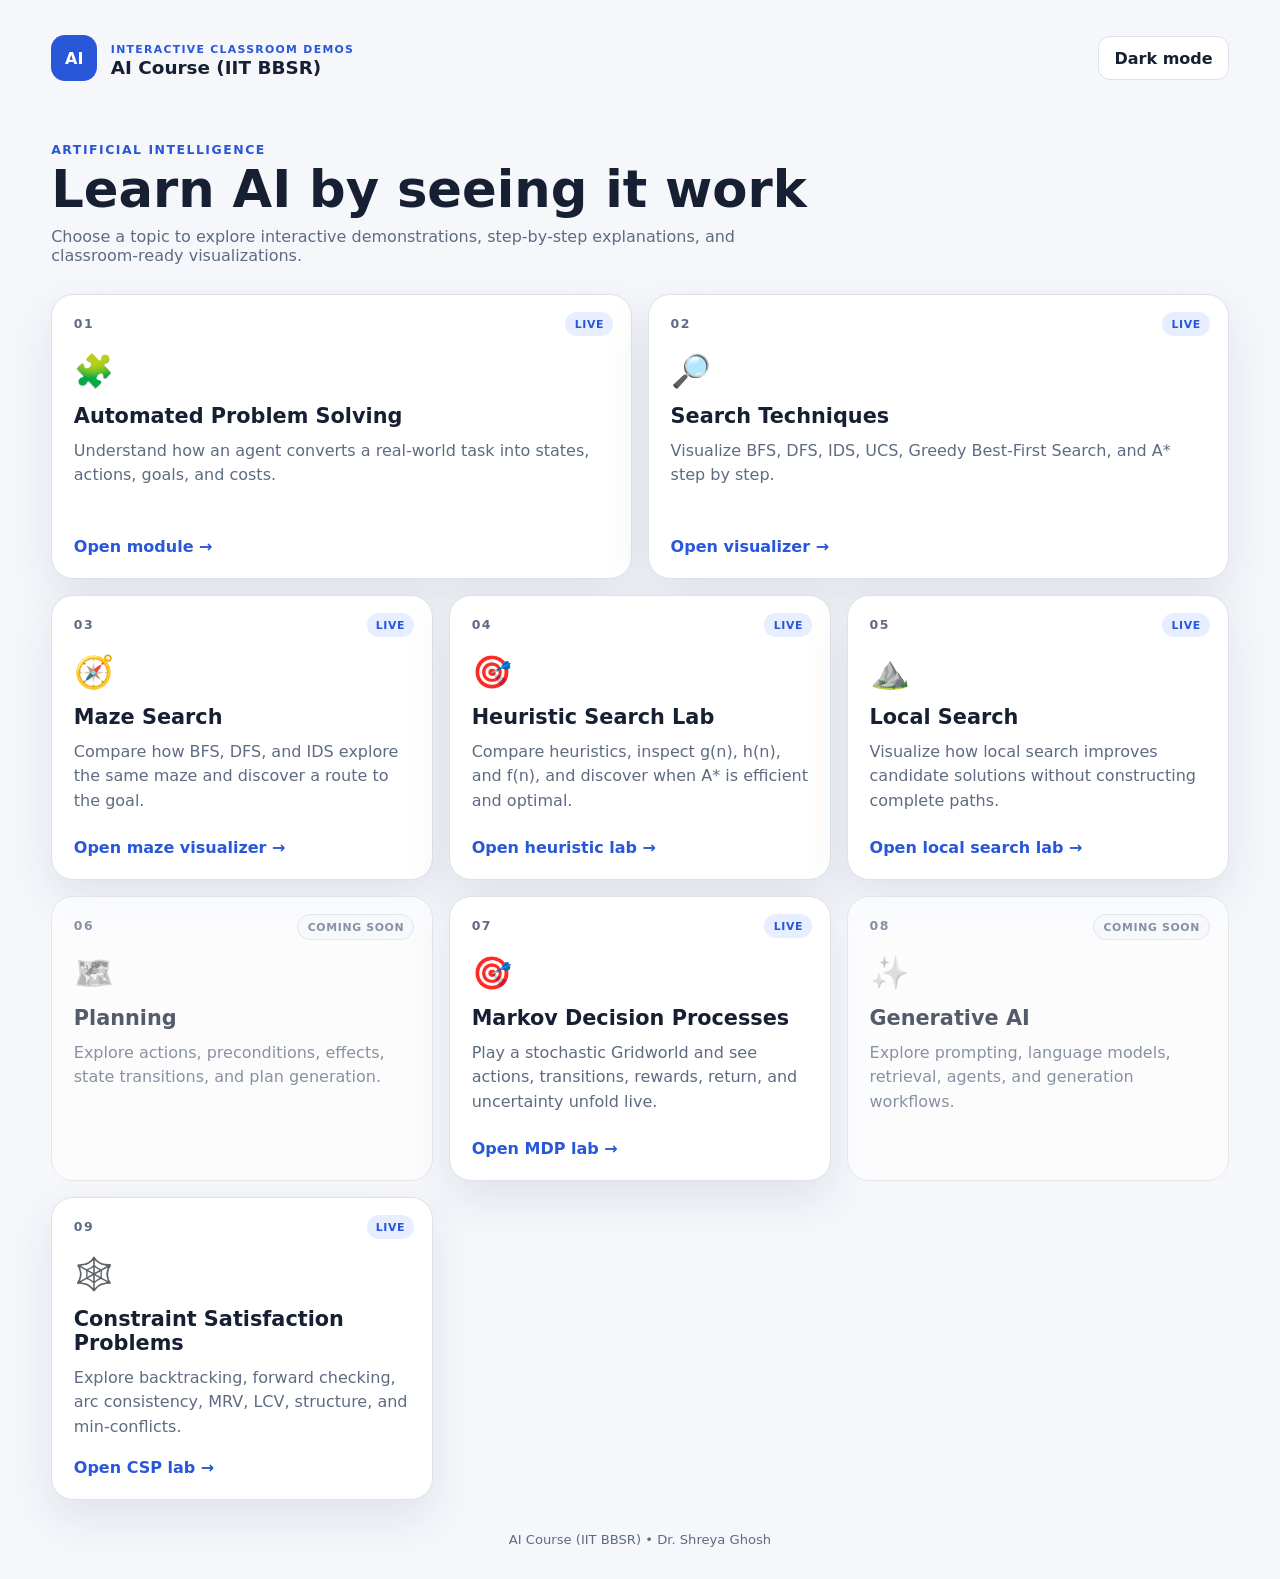
==== commit b6e47c66: "MDP added" ====
--- a/index.html
+++ b/index.html
@@ -9,6 +9,7 @@
   <link rel="stylesheet" href="heuristic-search.css?v=20260731-1" />
   <link rel="stylesheet" href="local-search-v2.css?v=20260731-2" />
   <link rel="stylesheet" href="csp.css?v=20260810-2" />
+  <link rel="stylesheet" href="mdp.css?v=20260902-4" />
 </head>
 <body>
   <header class="site-header app-header">
@@ -69,13 +70,14 @@
           <span class="module-description">Explore actions, preconditions, effects, state transitions, and plan generation.</span>
         </article>
 
-        <article class="module-card locked-module" aria-disabled="true">
+        <button class="module-card live-module" type="button" data-view="mdpView">
           <span class="module-number">05</span>
           <span class="module-icon" aria-hidden="true">🎯</span>
-          <span class="module-status soon">Coming soon</span>
-          <strong>Reinforcement Learning</strong>
-          <span class="module-description">Experiment with agents, rewards, policies, value functions, and learning episodes.</span>
-        </article>
+          <span class="module-status live">Live</span>
+          <strong>Markov Decision Processes</strong>
+          <span class="module-description">Play a stochastic Gridworld and see actions, transitions, rewards, return, and uncertainty unfold live.</span>
+          <span class="module-link">Open MDP lab →</span>
+        </button>
 
         <article class="module-card locked-module" aria-disabled="true">
           <span class="module-number">06</span>
@@ -93,6 +95,207 @@
           <span class="module-description">Explore backtracking, forward checking, arc consistency, MRV, LCV, structure, and min-conflicts.</span>
           <span class="module-link">Open CSP lab →</span>
         </button>
+      </div>
+    </section>
+
+    <section id="mdpView" class="module-view hidden">
+      <div class="module-page-header compact-header">
+        <div>
+          <p class="eyebrow">Module 05 • MDP</p>
+          <h1>Stochastic Gridworld Lab</h1>
+          <p class="subtitle">Choose an action, watch nature sample the outcome, and connect every move to the MDP tuple ⟨S, A, T, R, γ⟩.</p>
+        </div>
+        <div class="mdp-badges"><span>State s</span><span>Action a</span><span>P(s′|s,a)</span><span>Reward R</span></div>
+      </div>
+
+      <div class="mdp-subtabs" role="tablist" aria-label="MDP demonstrations">
+        <button class="mdp-subtab active" type="button" data-mdp-tab="playground" aria-selected="true">🎮 Stochastic Gridworld</button>
+        <button class="mdp-subtab" type="button" data-mdp-tab="policy" aria-selected="false">🧭 Explicit Optimal Policy</button>
+        <button class="mdp-subtab" type="button" data-mdp-tab="values" aria-selected="false">🔢 V & Q Values</button>
+      </div>
+
+      <div id="mdpPlaygroundPanel" class="mdp-tab-panel active">
+      <div class="mdp-layout">
+        <aside class="mdp-console-panel">
+          <div class="mdp-console-head"><span class="terminal-dot"></span><strong>MDP Episode Monitor</strong><span id="mdpStatus" class="mdp-status">READY</span></div>
+          <div class="mdp-metrics">
+            <article><span>Step</span><strong id="mdpStep">0</strong></article>
+            <article><span>Last reward</span><strong id="mdpReward">0.00</strong></article>
+            <article><span>Total return</span><strong id="mdpReturn">0.00</strong></article>
+            <article><span>State</span><strong id="mdpState">(3,1)</strong></article>
+          </div>
+          <div class="mdp-action-card">
+            <div><span>You chose</span><strong id="mdpChosenAction">—</strong></div>
+            <div><span>What actually happened</span><strong id="mdpActualAction">—</strong></div>
+            <p id="mdpTeaching">Choose a direction to begin.</p>
+          </div>
+          <div class="mdp-model-card">
+            <h3>Why can the move change?</h3>
+            <p class="mdp-model-explain">With <strong>noise = 0.20</strong>, the action you choose happens <strong>80% of the time</strong>. In the remaining <strong>20%</strong>, the agent may move to either side instead: <strong>10% one side + 10% the other side</strong>.</p>
+            <div class="mdp-prob-row"><span>Chosen action happens</span><strong id="mdpIntendedPct">80%</strong></div>
+            <div class="prob-bar"><span id="mdpProbBar"></span></div>
+            <div class="mdp-prob-row"><span>Otherwise, one of the two side directions</span><strong id="mdpSlipPct">10% one side + 10% other side</strong></div>
+          </div>
+          <h3 class="mdp-log-title">Step-by-step episode</h3>
+          <div id="mdpLog" class="mdp-log" aria-live="polite"></div>
+          <div class="mdp-equation">Discounted return: G ← G + γ<sup>t</sup>R</div>
+        </aside>
+
+        <div class="mdp-world-panel">
+          <div class="mdp-toolbar">
+            <div><p class="eyebrow">Interactive MDP Playground</p><h2>Move the agent</h2></div>
+            <button id="mdpReset" class="secondary-button" type="button">↺ Reset episode</button>
+          </div>
+
+          <div class="mdp-world-wrap">
+            <div id="mdpGrid" class="mdp-grid" tabindex="0" aria-label="Interactive stochastic gridworld. Use arrow keys to move."></div>
+            <div class="mdp-controls" aria-label="Gridworld movement controls">
+              <button data-mdp-action="up" type="button">↑<small>Up</small></button>
+              <button data-mdp-action="left" type="button">←<small>Left</small></button>
+              <button data-mdp-action="down" type="button">↓<small>Down</small></button>
+              <button data-mdp-action="right" type="button">→<small>Right</small></button>
+            </div>
+          </div>
+
+          <div class="mdp-settings">
+            <label>Noise <strong id="mdpNoiseLabel">0.20</strong><input id="mdpNoise" type="range" min="0" max="0.8" value="0.2" step="0.05"></label>
+            <label>Discount γ <strong id="mdpDiscountLabel">0.90</strong><input id="mdpDiscount" type="range" min="0" max="1" value="0.9" step="0.05"></label>
+            <label>Living reward <strong id="mdpLivingLabel">0.00</strong><input id="mdpLiving" type="range" min="-1" max="0.5" value="0" step="0.05"></label>
+          </div>
+
+          <div class="mdp-teaching-grid">
+            <article><span>🎯 Goal</span><strong>Reach +1</strong><p>Try to reach the green terminal state while avoiding −1.</p></article>
+            <article><span>🧊 Ice hole</span><strong>Blocked cell</strong><p>The agent cannot enter the frozen hole, so it stays in place if a move points there.</p></article>
+            <article><span>🎲 Uncertainty</span><strong>Same choice, different result</strong><p>At noise = 0.20, the chosen action happens 80% of the time. The other 20% is split between the two side directions.</p></article>
+          </div>
+        </div>
+      </div>
+      </div>
+
+      <div id="mdpPolicyPanel" class="mdp-tab-panel hidden">
+        <div class="policy-intro">
+          <div>
+            <p class="eyebrow">Policy = action to take in every state</p>
+            <h2>Change the living reward → change the optimal policy</h2>
+            <p>Can you say what the agent should do in each state before revealing the answer? Here the transition model stays fixed: the intended action succeeds with <strong>80% probability</strong>, while the remaining <strong>20%</strong> is split equally between the two side directions (<strong>10% + 10%</strong>). Only the living reward changes.</p>
+          </div>
+          <div class="policy-key">
+            <span><b>→</b> action</span><span class="key-goal">+1 goal</span><span class="key-danger">−1 danger</span><span class="key-hole">🧊 ice hole</span>
+          </div>
+        </div>
+
+        <div class="policy-compare" id="policyCompare">
+          <article class="policy-card" data-policy-r="-0.01">
+            <div class="policy-card-head"><span>Living reward</span><strong>R(s) = −0.01</strong></div>
+            <div class="policy-predict">
+              <span>🤔 Can you predict the arrows first?</span>
+              <button class="policy-reveal-button" type="button" data-reveal-policy="r001">Show explicit policy when R(s) = −0.01</button>
+            </div>
+            <div class="policy-answer hidden" data-policy-answer="r001">
+              <div class="policy-grid" data-policy="r001" aria-label="Optimal policy for living reward minus 0.01"></div>
+              <p class="policy-caption"><strong>Small step cost:</strong> the agent is willing to take a safer, longer route around the −1 state.</p>
+            </div>
+          </article>
+          <article class="policy-card" data-policy-r="-0.03">
+            <div class="policy-card-head"><span>Living reward</span><strong>R(s) = −0.03</strong></div>
+            <div class="policy-predict">
+              <span>🤔 Can you predict the arrows first?</span>
+              <button class="policy-reveal-button" type="button" data-reveal-policy="r003">Show explicit policy when R(s) = −0.03</button>
+            </div>
+            <div class="policy-answer hidden" data-policy-answer="r003">
+              <div class="policy-grid" data-policy="r003" aria-label="Optimal policy for living reward minus 0.03"></div>
+              <p class="policy-caption"><strong>Moderate step cost:</strong> some states switch direction because extra steps now matter more.</p>
+            </div>
+          </article>
+          <article class="policy-card" data-policy-r="-0.4">
+            <div class="policy-card-head"><span>Living reward</span><strong>R(s) = −0.4</strong></div>
+            <div class="policy-predict">
+              <span>🤔 Can you predict the arrows first?</span>
+              <button class="policy-reveal-button" type="button" data-reveal-policy="r04">Show explicit policy when R(s) = −0.4</button>
+            </div>
+            <div class="policy-answer hidden" data-policy-answer="r04">
+              <div class="policy-grid" data-policy="r04" aria-label="Optimal policy for living reward minus 0.4"></div>
+              <p class="policy-caption"><strong>Large step cost:</strong> reaching a terminal state quickly becomes much more important.</p>
+            </div>
+          </article>
+          <article class="policy-card" data-policy-r="-2.0">
+            <div class="policy-card-head"><span>Living reward</span><strong>R(s) = −2.0</strong></div>
+            <div class="policy-predict">
+              <span>🤔 Can you predict the arrows first?</span>
+              <button class="policy-reveal-button" type="button" data-reveal-policy="r20">Show explicit policy when R(s) = −2.0</button>
+            </div>
+            <div class="policy-answer hidden" data-policy-answer="r20">
+              <div class="policy-grid" data-policy="r20" aria-label="Optimal policy for living reward minus 2.0"></div>
+              <p class="policy-caption"><strong>Huge step cost:</strong> the agent may prefer the nearby −1 terminal rather than keep paying −2 each step.</p>
+            </div>
+          </article>
+        </div>
+
+        <div class="policy-teaching-callout" id="policyTeachingCallout">
+          <div class="policy-callout-icon">💡</div>
+          <div><strong>Can you say why the arrows change even though the transition probabilities stay the same?</strong> <span>An optimal policy depends on the <b>reward function</b>, not only on the map.</span></div>
+        </div>
+      </div>
+
+      <div id="mdpValuesPanel" class="mdp-tab-panel hidden">
+        <div class="values-intro">
+          <div>
+            <p class="eyebrow">Value iteration • watch estimates propagate</p>
+            <h2>How do V(s) and Q(s,a) evolve?</h2>
+            <p>Move the iteration control and watch the values update. <strong>V(s)</strong> tells us how good a state is when we act optimally; <strong>Q(s,a)</strong> tells us how good one particular action is from that state. These are <strong>value-iteration steps (k)</strong>, not sampled episodes.</p>
+          </div>
+          <div class="values-fixed-model">
+            <span>Noise <strong>0.20</strong></span>
+            <span>Discount γ <strong>0.90</strong></span>
+            <span>Living reward <strong>0.00</strong></span>
+          </div>
+        </div>
+
+        <div class="values-controller">
+          <div class="values-k-readout">
+            <span>Show values after</span>
+            <strong><span id="mdpIterationNumber">0</span> iterations</strong>
+          </div>
+          <input id="mdpIterationSlider" type="range" min="0" max="100" value="0" step="1" aria-label="Value iteration count">
+          <div class="values-quick-buttons" aria-label="Quick iteration choices">
+            <button type="button" data-value-k="0">k = 0</button>
+            <button type="button" data-value-k="1">1</button>
+            <button type="button" data-value-k="2">2</button>
+            <button type="button" data-value-k="3">3</button>
+            <button type="button" data-value-k="5">5</button>
+            <button type="button" data-value-k="10">10</button>
+            <button type="button" data-value-k="100">Converged ≈ 100</button>
+          </div>
+          <p class="values-hint">Can you predict which cells will change first when k increases? Reward information spreads backward from the terminal states.</p>
+        </div>
+
+        <div class="values-two-up">
+          <article class="values-card">
+            <div class="values-card-head">
+              <div><span>State value</span><h3>V<sub>k</sub>(s)</h3></div>
+              <div class="value-formula">V(s) = max<sub>a</sub> Q(s,a)</div>
+            </div>
+            <div id="mdpVGrid" class="value-grid" aria-label="Gridworld state values"></div>
+            <p class="values-caption">The number in each cell is the best expected discounted return available from that state.</p>
+          </article>
+
+          <article class="values-card">
+            <div class="values-card-head">
+              <div><span>Action value</span><h3>Q<sub>k</sub>(s,a)</h3></div>
+              <div class="value-formula">Q(s,a) = Σ P(s′|s,a)[R + γV(s′)]</div>
+            </div>
+            <div id="mdpQGrid" class="qvalue-grid" aria-label="Gridworld action values"></div>
+            <p class="values-caption">Each non-terminal cell has four action values. The <strong>largest Q-value</strong> determines V(s) and the greedy action.</p>
+          </article>
+        </div>
+
+        <div class="value-inspector">
+          <div class="value-inspector-icon">🔎</div>
+          <div>
+            <strong id="valueInspectorTitle">Click any non-terminal cell</strong>
+            <p id="valueInspectorText">You will see how its four Q-values relate to V(s).</p>
+          </div>
+        </div>
       </div>
     </section>
 
@@ -617,5 +820,6 @@
   <script defer src="./js/heuristic-race.js?v=20260731-1"></script>
   <script defer src="./js/local-search-v2.js?v=20260731-2"></script>
   <script defer src="./js/csp.js?v=20260810-3"></script>
+  <script defer src="./js/mdp.js?v=20260902-4"></script>
 </body>
 </html>
--- a/mdp.css
+++ b/mdp.css
@@ -0,0 +1,46 @@
+.mdp-badges{display:flex;gap:.5rem;flex-wrap:wrap;align-items:center}.mdp-badges span{padding:.5rem .72rem;border:1px solid var(--border-color,#d8dee9);border-radius:999px;font-size:.82rem;font-weight:800;background:var(--card-bg,#fff)}
+.mdp-layout{display:grid;grid-template-columns:minmax(360px,470px) 1fr;gap:1.35rem;align-items:start}.mdp-console-panel,.mdp-world-panel{border:1px solid var(--border-color,#d8dee9);border-radius:22px;overflow:hidden;background:var(--card-bg,#fff);box-shadow:0 14px 36px rgba(15,23,42,.08)}
+.mdp-console-panel{background:#f8fbff;color:#172033;position:sticky;top:90px;border-color:#cbd5e1}.mdp-console-head{display:flex;align-items:center;gap:.6rem;padding:1.05rem 1.15rem;border-bottom:1px solid #dbe5f0;background:#eef6ff}.terminal-dot{width:11px;height:11px;border-radius:50%;background:#22c55e;box-shadow:0 0 10px rgba(34,197,94,.45)}.mdp-console-head strong{font-size:1.02rem}.mdp-status{margin-left:auto;font:800 .76rem ui-monospace,monospace;color:#1d4ed8;background:#dbeafe;padding:.32rem .5rem;border-radius:999px}.mdp-metrics{display:grid;grid-template-columns:1fr 1fr;gap:1px;background:#dbe5f0}.mdp-metrics article{background:#fff;padding:1rem 1.1rem}.mdp-metrics span{display:block;color:#64748b;font-size:.76rem;text-transform:uppercase;letter-spacing:.05em;font-weight:700}.mdp-metrics strong{font:900 1.35rem ui-monospace,monospace;color:#0f172a}
+.mdp-action-card{margin:1rem;border:1px solid #bfdbfe;background:#eff6ff;border-radius:16px;padding:.9rem}.mdp-action-card>div{display:grid;grid-template-columns:1fr auto;gap:.7rem;align-items:center;padding:.55rem .65rem;border-radius:11px;background:#fff;margin-bottom:.55rem}.mdp-action-card span{font-size:.88rem;font-weight:800;color:#475569}.mdp-action-card strong{font-size:1.25rem;color:#0f172a}.mdp-action-card p{margin:.65rem .4rem .15rem;font-size:.92rem;line-height:1.4;font-weight:800;color:#1d4ed8}
+.mdp-model-card{margin:1rem;border:1px solid #dbe5f0;border-radius:16px;padding:.9rem 1rem;background:#fff}.mdp-model-card h3{margin:0 0 .55rem;font-size:1rem}.mdp-model-explain{margin:0 0 .8rem;font-size:.88rem;line-height:1.48;color:#475569}.mdp-prob-row{display:flex;justify-content:space-between;gap:1rem;align-items:center;margin:.5rem 0;font-size:.86rem;color:#334155;font-weight:700}.prob-bar{height:10px;border-radius:10px;background:#e2e8f0;overflow:hidden}.prob-bar span{display:block;height:100%;width:80%;background:#3b82f6;transition:width .2s}.mdp-log-title{margin:1rem 1rem .45rem;font-size:.92rem}.mdp-log{height:260px;overflow:auto;margin:0 1rem 1rem;padding:.8rem;border:1px solid #dbe5f0;border-radius:14px;font:600 14px/1.6 ui-monospace,SFMono-Regular,Menlo,monospace;background:#fff;color:#1e293b}.mdp-log-line{padding:.42rem .15rem;border-bottom:1px dashed #e2e8f0}.mdp-log-line .rplus{color:#15803d}.mdp-log-line .rminus{color:#b91c1c}.mdp-log-line .slip{color:#b45309;font-weight:900}.mdp-equation{margin:0 1rem 1rem;padding:.8rem;text-align:center;border-radius:12px;background:#ede9fe;color:#5b21b6;font:800 1rem ui-monospace,monospace}
+.mdp-toolbar{display:flex;justify-content:space-between;gap:1rem;align-items:center;padding:1.1rem 1.25rem;border-bottom:1px solid var(--border-color,#d8dee9)}.mdp-toolbar h2{margin:.15rem 0 0}.mdp-world-wrap{display:grid;grid-template-columns:minmax(400px,650px) 140px;justify-content:center;align-items:center;gap:1.6rem;padding:1.7rem}.mdp-grid{width:min(100%,650px);aspect-ratio:4/3;display:grid;grid-template-columns:repeat(4,1fr);grid-template-rows:repeat(3,1fr);gap:7px;background:#dbeafe;border:8px solid #bfdbfe;border-radius:24px;outline:none;box-shadow:0 18px 40px rgba(15,23,42,.12)}.mdp-grid:focus{box-shadow:0 0 0 5px rgba(59,130,246,.16),0 18px 40px rgba(15,23,42,.12)}.mdp-cell{position:relative;display:grid;place-items:center;background:linear-gradient(145deg,#f8fbff,#eaf4ff);min-width:0;border-radius:12px;overflow:hidden;box-shadow:inset 0 0 0 1px rgba(148,163,184,.22)}.mdp-cell.wall{background:radial-gradient(circle at 50% 48%,#0f4c81 0 18%,#0a355d 19% 30%,#d9f3ff 31% 38%,#bde8fb 39% 50%,#eaf8ff 51% 100%)}.mdp-cell.wall::before{content:'🧊';font-size:clamp(2.1rem,4vw,3.8rem);filter:drop-shadow(0 4px 5px rgba(15,23,42,.22))}.mdp-cell.wall::after{content:'ICE HOLE';position:absolute;bottom:9px;font-size:.66rem;font-weight:900;letter-spacing:.06em;color:#0c4a6e;background:rgba(255,255,255,.76);padding:.18rem .35rem;border-radius:999px}.mdp-cell.positive{background:linear-gradient(145deg,#dcfce7,#bbf7d0)}.mdp-cell.negative{background:linear-gradient(145deg,#fee2e2,#fecaca)}.mdp-terminal{font-size:clamp(1.7rem,4vw,3.2rem);font-weight:900}.positive .mdp-terminal{color:#15803d}.negative .mdp-terminal{color:#b91c1c}.mdp-coord{position:absolute;bottom:6px;right:8px;font:11px ui-monospace,monospace;color:#64748b}.mdp-agent{width:48%;aspect-ratio:1;border-radius:50%;background:linear-gradient(145deg,#dbeafe,#93c5fd);border:4px solid #fff;box-shadow:0 8px 20px rgba(37,99,235,.28);display:grid;place-items:center;animation:mdpPop .18s ease-out}.mdp-agent::after{content:'🤖';font-size:clamp(1.75rem,4vw,3.4rem);line-height:1;filter:drop-shadow(0 3px 3px rgba(15,23,42,.18))}@keyframes mdpPop{from{transform:scale(.72) rotate(-8deg)}to{transform:scale(1) rotate(0)}}
+.mdp-controls{display:grid;grid-template-columns:repeat(3,44px);grid-template-rows:repeat(2,58px);gap:8px;justify-content:center}.mdp-controls button{border:1px solid var(--border-color,#d8dee9);border-radius:12px;background:var(--card-bg,#fff);font-size:1.35rem;font-weight:900;cursor:pointer;box-shadow:0 5px 12px rgba(15,23,42,.06)}.mdp-controls button:hover{transform:translateY(-2px);border-color:#3b82f6}.mdp-controls button small{display:block;font-size:.59rem;font-weight:700}.mdp-controls [data-mdp-action=up]{grid-column:2}.mdp-controls [data-mdp-action=left]{grid-column:1;grid-row:2}.mdp-controls [data-mdp-action=down]{grid-column:2;grid-row:2}.mdp-controls [data-mdp-action=right]{grid-column:3;grid-row:2}.mdp-settings{display:grid;grid-template-columns:repeat(3,1fr);gap:1rem;padding:1rem 1.25rem;border-top:1px solid var(--border-color,#d8dee9);border-bottom:1px solid var(--border-color,#d8dee9);background:rgba(148,163,184,.07)}.mdp-settings label{font-size:.84rem;font-weight:800}.mdp-settings label strong{float:right}.mdp-settings input{width:100%;margin-top:.55rem}.mdp-teaching-grid{display:grid;grid-template-columns:repeat(3,1fr);gap:.8rem;padding:1.25rem}.mdp-teaching-grid article{padding:1rem;border:1px solid var(--border-color,#d8dee9);border-radius:14px}.mdp-teaching-grid span{display:block;font-size:.72rem;text-transform:uppercase;letter-spacing:.04em;opacity:.7}.mdp-teaching-grid strong{display:block;margin:.35rem 0;font-size:1rem}.mdp-teaching-grid p{margin:0;font-size:.8rem;line-height:1.45;opacity:.78}
+@media(max-width:1050px){.mdp-layout{grid-template-columns:1fr}.mdp-console-panel{position:static}.mdp-world-wrap{grid-template-columns:1fr}.mdp-controls{margin:auto}.mdp-grid{max-width:620px;margin:auto}}
+@media(max-width:700px){.mdp-settings,.mdp-teaching-grid{grid-template-columns:1fr}.mdp-world-wrap{padding:1rem}.mdp-layout{grid-template-columns:minmax(0,1fr)}}
+
+/* MDP sub-demos */
+.mdp-subtabs{display:flex;gap:.65rem;margin:0 0 1rem;padding:.35rem;background:#eef4fb;border:1px solid #dbe5f0;border-radius:14px;width:max-content;max-width:100%;overflow:auto}.mdp-subtab{border:0;background:transparent;color:#475569;font-weight:850;font-size:.94rem;padding:.72rem 1rem;border-radius:10px;cursor:pointer;white-space:nowrap}.mdp-subtab:hover{background:#fff}.mdp-subtab.active{background:#fff;color:#1d4ed8;box-shadow:0 3px 12px rgba(15,23,42,.09)}.mdp-tab-panel.hidden{display:none}.mdp-tab-panel.active{display:block}
+.policy-intro{display:flex;justify-content:space-between;gap:1.5rem;align-items:flex-start;padding:1.2rem 1.35rem;margin-bottom:1rem;border:1px solid #dbe5f0;border-radius:18px;background:linear-gradient(135deg,#f8fbff,#eef6ff)}.policy-intro h2{margin:.2rem 0 .45rem;font-size:clamp(1.35rem,2.2vw,2rem)}.policy-intro p{margin:0;max-width:800px;line-height:1.5;color:#475569}.policy-key{display:flex;gap:.45rem;flex-wrap:wrap;justify-content:flex-end;min-width:290px}.policy-key span{padding:.43rem .6rem;border-radius:999px;border:1px solid #dbe5f0;background:#fff;font-size:.78rem;font-weight:800}.policy-key b{font-size:1rem;color:#2563eb}.policy-key .key-goal{background:#dcfce7;color:#166534;border-color:#bbf7d0}.policy-key .key-danger{background:#fee2e2;color:#991b1b;border-color:#fecaca}.policy-key .key-hole{background:#e0f2fe;color:#075985;border-color:#bae6fd}
+.policy-compare{display:grid;grid-template-columns:repeat(2,minmax(0,1fr));gap:1rem}.policy-card{border:2px solid #dbe5f0;border-radius:20px;background:#fff;padding:1rem;box-shadow:0 10px 26px rgba(15,23,42,.06);cursor:pointer;transition:transform .18s,border-color .18s,box-shadow .18s}.policy-card:hover{transform:translateY(-2px);border-color:#93c5fd}.policy-card.selected{border-color:#3b82f6;box-shadow:0 0 0 4px rgba(59,130,246,.10),0 12px 30px rgba(15,23,42,.08)}.policy-card-head{display:flex;justify-content:space-between;align-items:baseline;gap:1rem;margin-bottom:.75rem}.policy-card-head span{font-size:.74rem;text-transform:uppercase;letter-spacing:.06em;color:#64748b;font-weight:850}.policy-card-head strong{font-size:1.1rem;color:#0f172a}
+.policy-grid{width:100%;aspect-ratio:4/3;display:grid;grid-template-columns:repeat(4,1fr);grid-template-rows:repeat(3,1fr);gap:5px;background:#bfdbfe;border:6px solid #93c5fd;border-radius:16px;overflow:hidden}.policy-cell{position:relative;display:grid;place-items:center;background:linear-gradient(145deg,#fbfdff,#eef6ff);min-width:0}.policy-cell .policy-arrow{font-size:clamp(1.7rem,4vw,3rem);font-weight:1000;line-height:1;color:#1d4ed8;text-shadow:0 2px 0 rgba(255,255,255,.8)}.policy-cell.policy-wall{background:radial-gradient(circle at 50% 47%,#0f4c81 0 18%,#0a355d 19% 30%,#d9f3ff 31% 40%,#bde8fb 41% 54%,#effaff 55% 100%)}.policy-cell.policy-wall::before{content:'🧊';font-size:clamp(1.45rem,3.3vw,2.5rem)}.policy-cell.policy-positive{background:linear-gradient(145deg,#dcfce7,#bbf7d0)}.policy-cell.policy-negative{background:linear-gradient(145deg,#fee2e2,#fecaca)}.policy-terminal{font-size:clamp(1.25rem,3vw,2.15rem);font-weight:1000}.policy-positive .policy-terminal{color:#15803d}.policy-negative .policy-terminal{color:#b91c1c}.policy-caption{margin:.75rem .15rem .05rem;font-size:.84rem;line-height:1.42;color:#475569}.policy-caption strong{color:#0f172a}.policy-teaching-callout{margin-top:1rem;display:flex;gap:.8rem;align-items:center;padding:1rem 1.15rem;border-radius:16px;border:1px solid #fde68a;background:#fffbeb;color:#713f12;font-size:.95rem;line-height:1.5}.policy-callout-icon{font-size:1.8rem}.policy-teaching-callout span{display:block;color:#92400e;margin-top:.15rem}
+@media(max-width:900px){.policy-compare{grid-template-columns:1fr}.policy-intro{flex-direction:column}.policy-key{justify-content:flex-start;min-width:0}}
+
+.policy-predict{display:grid;gap:.7rem;place-items:center;text-align:center;min-height:150px;padding:1rem;border:2px dashed #bfdbfe;border-radius:16px;background:linear-gradient(145deg,#f8fbff,#eff6ff);margin-bottom:.8rem}.policy-predict span{font-weight:850;color:#334155;font-size:.95rem}.policy-reveal-button{border:0;border-radius:12px;padding:.75rem 1rem;background:#2563eb;color:#fff;font-weight:850;font-size:.88rem;cursor:pointer;box-shadow:0 6px 16px rgba(37,99,235,.18);transition:transform .16s,box-shadow .16s,background .16s}.policy-reveal-button:hover{transform:translateY(-1px);background:#1d4ed8;box-shadow:0 8px 20px rgba(37,99,235,.24)}.policy-answer{animation:policyReveal .24s ease-out}.policy-answer.hidden{display:none!important}@keyframes policyReveal{from{opacity:0;transform:translateY(-5px)}to{opacity:1;transform:translateY(0)}}
+
+/* V(s) and Q(s,a) value-iteration tab */
+.values-intro{display:flex;justify-content:space-between;gap:1.4rem;align-items:flex-start;padding:1.2rem 1.35rem;margin-bottom:1rem;border:1px solid #dbe5f0;border-radius:18px;background:linear-gradient(135deg,#fbfdff,#eef6ff)}
+.values-intro h2{margin:.2rem 0 .45rem;font-size:clamp(1.35rem,2.2vw,2rem)}.values-intro p{margin:0;max-width:850px;line-height:1.55;color:#475569}
+.values-fixed-model{display:flex;gap:.5rem;flex-wrap:wrap;justify-content:flex-end;min-width:300px}.values-fixed-model span{background:#fff;border:1px solid #dbe5f0;border-radius:999px;padding:.48rem .68rem;font-size:.8rem;font-weight:750;color:#475569}.values-fixed-model strong{color:#0f172a}
+.values-controller{padding:1rem 1.2rem;margin-bottom:1rem;border:1px solid #dbe5f0;border-radius:18px;background:#fff;box-shadow:0 8px 24px rgba(15,23,42,.05)}.values-k-readout{display:flex;justify-content:space-between;align-items:baseline;gap:1rem}.values-k-readout span{font-size:.86rem;font-weight:750;color:#64748b}.values-k-readout strong{font-size:1.18rem;color:#1d4ed8}.values-k-readout strong span{font-size:1.45rem;color:#1d4ed8}.values-controller input[type=range]{width:100%;margin:.8rem 0 .65rem}.values-quick-buttons{display:flex;gap:.45rem;flex-wrap:wrap}.values-quick-buttons button{border:1px solid #bfdbfe;border-radius:10px;background:#eff6ff;color:#1d4ed8;font-weight:800;padding:.48rem .68rem;cursor:pointer}.values-quick-buttons button:hover,.values-quick-buttons button.active{background:#2563eb;color:#fff;border-color:#2563eb}.values-hint{margin:.75rem 0 0;color:#475569;font-size:.88rem;line-height:1.45}
+.values-two-up{display:grid;grid-template-columns:repeat(2,minmax(0,1fr));gap:1rem}.values-card{border:1px solid #dbe5f0;border-radius:20px;background:#fff;padding:1rem;box-shadow:0 10px 28px rgba(15,23,42,.06)}.values-card-head{display:flex;justify-content:space-between;gap:1rem;align-items:center;margin-bottom:.8rem}.values-card-head span{font-size:.72rem;text-transform:uppercase;letter-spacing:.06em;color:#64748b;font-weight:850}.values-card-head h3{margin:.12rem 0 0;font-size:1.35rem}.value-formula{font:750 .78rem/1.35 ui-monospace,SFMono-Regular,Menlo,monospace;color:#475569;background:#f8fafc;border:1px solid #e2e8f0;border-radius:10px;padding:.5rem .65rem;max-width:55%;text-align:right}.values-caption{font-size:.82rem;line-height:1.45;color:#64748b;margin:.75rem .15rem 0}
+.value-grid,.qvalue-grid{width:100%;aspect-ratio:4/3;display:grid;grid-template-columns:repeat(4,1fr);grid-template-rows:repeat(3,1fr);gap:5px;background:#cbd5e1;border:6px solid #cbd5e1;border-radius:16px;overflow:hidden}.value-cell,.qvalue-cell{position:relative;background:linear-gradient(145deg,#ecfdf5,#d1fae5);display:grid;place-items:center;min-width:0;cursor:pointer}.value-cell:hover,.qvalue-cell:hover{outline:4px solid rgba(37,99,235,.22);outline-offset:-4px}.value-cell.value-wall,.qvalue-cell.value-wall{cursor:default;background:radial-gradient(circle at 50% 47%,#0f4c81 0 18%,#0a355d 19% 30%,#d9f3ff 31% 40%,#bde8fb 41% 54%,#effaff 55% 100%)}.value-cell.value-wall::before,.qvalue-cell.value-wall::before{content:'🧊';font-size:clamp(1.35rem,3vw,2.4rem)}.value-cell.value-positive,.qvalue-cell.value-positive{background:linear-gradient(145deg,#86efac,#4ade80)}.value-cell.value-negative,.qvalue-cell.value-negative{background:linear-gradient(145deg,#fecaca,#f87171)}.value-number{font:900 clamp(1.05rem,2.4vw,1.75rem)/1 ui-monospace,SFMono-Regular,Menlo,monospace;color:#14532d}.value-positive .value-number{color:#14532d}.value-negative .value-number{color:#7f1d1d}.value-best-arrow{position:absolute;right:8px;top:50%;transform:translateY(-50%);font-size:1.1rem;font-weight:1000;color:#166534}.value-coord{position:absolute;bottom:5px;right:6px;font:650 9px ui-monospace,monospace;color:rgba(51,65,85,.6)}
+.qvalue-cell{display:block;background:#f0fdf4}.qvalue-cell .q-tri{position:absolute;display:flex;align-items:center;justify-content:center;font:800 clamp(.58rem,1.25vw,.84rem)/1 ui-monospace,SFMono-Regular,Menlo,monospace;color:#3f6212}.q-top{top:7%;left:23%;right:23%;height:27%}.q-bottom{bottom:7%;left:23%;right:23%;height:27%}.q-left{left:3%;top:31%;bottom:31%;width:31%}.q-right{right:3%;top:31%;bottom:31%;width:31%}.qvalue-cell:not(.value-wall):not(.value-positive):not(.value-negative)::before,.qvalue-cell:not(.value-wall):not(.value-positive):not(.value-negative)::after{content:'';position:absolute;inset:0;background:linear-gradient(45deg,transparent 49.3%,#94a3b8 49.7%,#94a3b8 50.3%,transparent 50.7%),linear-gradient(-45deg,transparent 49.3%,#94a3b8 49.7%,#94a3b8 50.3%,transparent 50.7%);pointer-events:none}.q-best{color:#0f172a!important;font-weight:1000!important;background:rgba(255,255,255,.55);border-radius:5px}.q-terminal-number{position:absolute;inset:0;display:grid;place-items:center;font:900 clamp(1.05rem,2.4vw,1.75rem)/1 ui-monospace,monospace;color:#14532d}.value-negative .q-terminal-number{color:#7f1d1d}
+.value-inspector{margin-top:1rem;display:flex;gap:.9rem;align-items:center;padding:1rem 1.15rem;border-radius:16px;border:1px solid #bfdbfe;background:#eff6ff;color:#1e3a8a}.value-inspector-icon{font-size:1.8rem}.value-inspector strong{font-size:1rem}.value-inspector p{margin:.18rem 0 0;color:#334155;line-height:1.45}.value-inspector code{background:#fff;border:1px solid #dbeafe;border-radius:6px;padding:.08rem .28rem;color:#0f172a}
+@media(max-width:1000px){.values-two-up{grid-template-columns:1fr}.values-intro{flex-direction:column}.values-fixed-model{justify-content:flex-start;min-width:0}}@media(max-width:650px){.values-card-head{align-items:flex-start;flex-direction:column}.value-formula{max-width:100%;text-align:left}.values-k-readout{align-items:flex-start;flex-direction:column;gap:.2rem}}
+
+/* Highlight cells whose estimates changed in the latest displayed update.
+   V and Q use different highlight colors so students can track propagation. */
+.value-cell.value-updated:not(.value-positive):not(.value-negative):not(.value-wall){
+  background:linear-gradient(145deg,#fef3c7,#fde68a);
+  box-shadow:inset 0 0 0 4px #f59e0b;
+  animation:valueUpdatePulse .65s ease-out;
+}
+.qvalue-cell.qvalue-updated:not(.value-positive):not(.value-negative):not(.value-wall){
+  background:#e0e7ff;
+  box-shadow:inset 0 0 0 4px #6366f1;
+  animation:qValueUpdatePulse .65s ease-out;
+}
+.value-cell.value-updated .value-number{color:#78350f}
+.qvalue-cell.qvalue-updated .q-tri{color:#3730a3}
+@keyframes valueUpdatePulse{0%{filter:brightness(1.16);transform:scale(.965)}100%{filter:brightness(1);transform:scale(1)}}
+@keyframes qValueUpdatePulse{0%{filter:brightness(1.14);transform:scale(.965)}100%{filter:brightness(1);transform:scale(1)}}
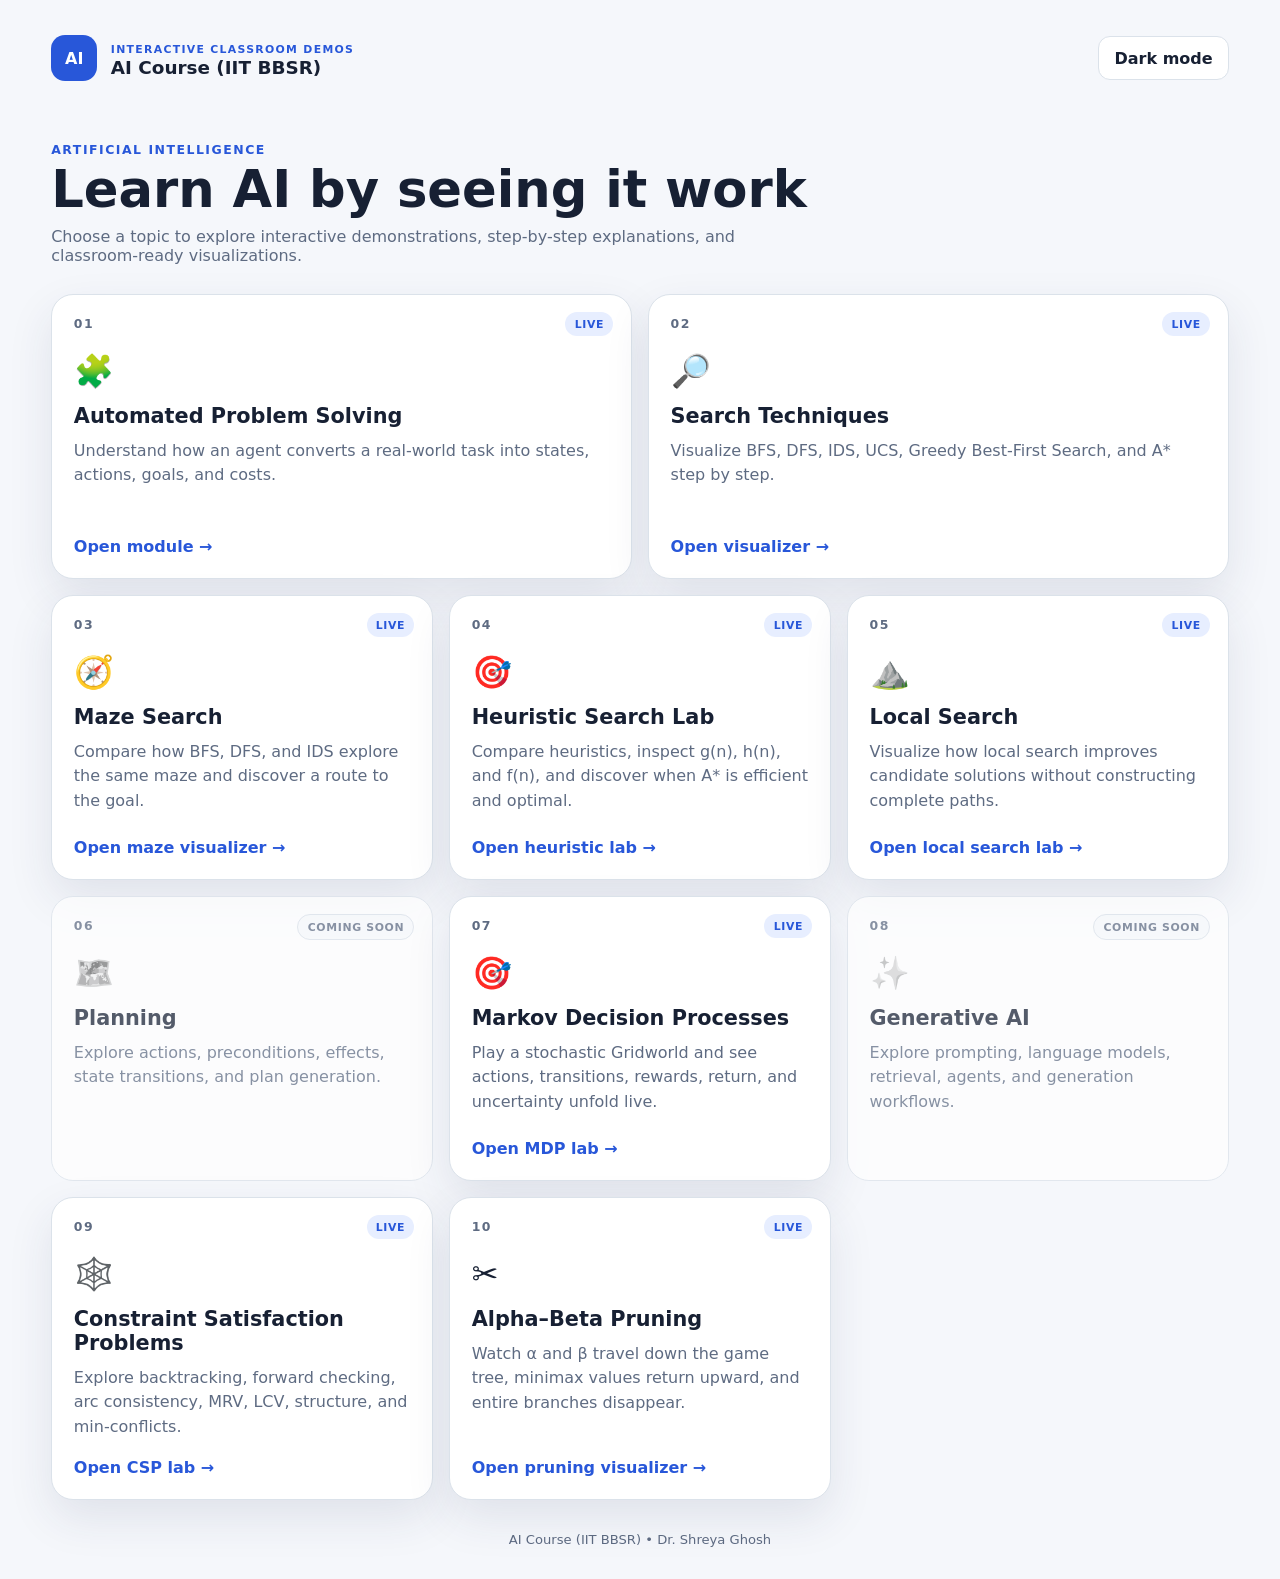
==== commit b3f71e06: "Alpha beta pruning module added." ====
--- a/index.html
+++ b/index.html
@@ -10,6 +10,7 @@
   <link rel="stylesheet" href="local-search-v2.css?v=20260731-2" />
   <link rel="stylesheet" href="csp.css?v=20260810-2" />
   <link rel="stylesheet" href="mdp.css?v=20260902-4" />
+  <link rel="stylesheet" href="alpha-beta.css?v=20260916-1" />
 </head>
 <body>
   <header class="site-header app-header">
@@ -95,6 +96,15 @@
           <span class="module-description">Explore backtracking, forward checking, arc consistency, MRV, LCV, structure, and min-conflicts.</span>
           <span class="module-link">Open CSP lab →</span>
         </button>
+
+        <button class="module-card live-module" type="button" data-view="alphaBetaView">
+          <span class="module-number">08</span>
+          <span class="module-icon" aria-hidden="true">✂️</span>
+          <span class="module-status live">Live</span>
+          <strong>Alpha–Beta Pruning</strong>
+          <span class="module-description">Watch α and β travel down the game tree, minimax values return upward, and entire branches disappear.</span>
+          <span class="module-link">Open pruning visualizer →</span>
+        </button>
       </div>
     </section>
 
@@ -112,6 +122,10 @@
         <button class="mdp-subtab active" type="button" data-mdp-tab="playground" aria-selected="true">🎮 Stochastic Gridworld</button>
         <button class="mdp-subtab" type="button" data-mdp-tab="policy" aria-selected="false">🧭 Explicit Optimal Policy</button>
         <button class="mdp-subtab" type="button" data-mdp-tab="values" aria-selected="false">🔢 V & Q Values</button>
+        <button class="mdp-subtab" type="button" data-mdp-tab="evaluation" aria-selected="false">🧮 Policy Evaluation</button>
+        <button class="mdp-subtab" type="button" data-mdp-tab="extraction" aria-selected="false">🧭 Policy Extraction</button>
+        <button class="mdp-subtab" type="button" data-mdp-tab="vi" aria-selected="false">🔁 Value Iteration</button>
+        <button class="mdp-subtab" type="button" data-mdp-tab="pi" aria-selected="false">♻️ Policy Iteration</button>
       </div>
 
       <div id="mdpPlaygroundPanel" class="mdp-tab-panel active">
@@ -294,6 +308,74 @@
           <div>
             <strong id="valueInspectorTitle">Click any non-terminal cell</strong>
             <p id="valueInspectorText">You will see how its four Q-values relate to V(s).</p>
+          </div>
+        </div>
+
+      </div>
+
+      <div id="mdpEvaluationPanel" class="mdp-tab-panel hidden algo-panel">
+        <div class="algo-intro"><div><p class="eyebrow">Given π, compute Vπ</p><h2>1. Policy Evaluation</h2><p>Keep the policy fixed and repeatedly update the value of every state. Can you predict which values will change before each sweep?</p></div><div class="algo-formula">V<sup>π</sup>(s) = Σ<sub>s′</sub>P(s′|s,π(s))[R + γV<sup>π</sup>(s′)]</div></div>
+        <div class="algo-controls"><button id="peNext" class="primary-button" type="button">▶ Evaluate one sweep</button><button id="peConverge" class="secondary-button" type="button">Run to convergence</button><button id="peReset" class="secondary-button" type="button">↺ Reset</button><span class="algo-counter">Sweep <strong id="peSweep">0</strong></span></div>
+        <div class="algo-two"><article class="algo-card"><h3>Fixed policy π</h3><p class="algo-small">The arrows do not change during policy evaluation.</p><div id="pePolicyGrid" class="algo-grid"></div></article><article class="algo-card"><h3>Current V<sup>π</sup>(s)</h3><p class="algo-small">Highlighted cells changed in the latest sweep.</p><div id="peValueGrid" class="algo-grid"></div></article></div>
+        <div id="peExplain" class="algo-explain"><strong>Start:</strong> V₀(s)=0. The policy is already given; we are only asking “how good is it?”</div>
+      </div>
+
+      <div id="mdpExtractionPanel" class="mdp-tab-panel hidden algo-panel">
+        <div class="algo-intro"><div><p class="eyebrow">Given V, recover π</p><h2>2. Policy Extraction</h2><p>The values are already known. For one state at a time, compare all four Q(s,a) values and choose the action with the largest one.</p></div><div class="algo-formula">π(s) = arg max<sub>a</sub> Q(s,a)</div></div>
+        <div class="algo-controls"><button id="pxNext" class="primary-button" type="button">▶ Extract next state</button><button id="pxAll" class="secondary-button" type="button">Reveal all</button><button id="pxReset" class="secondary-button" type="button">↺ Hide policy</button><span class="algo-counter"><strong id="pxCount">0</strong>/9 states</span></div>
+        <div class="algo-two"><article class="algo-card"><h3>Optimal values V*(s)</h3><p class="algo-small">These values are fixed; extraction does not change them.</p><div id="pxValueGrid" class="algo-grid"></div></article><article class="algo-card"><h3>Extracted policy π*(s)</h3><p class="algo-small">Each click reveals one greedy action.</p><div id="pxPolicyGrid" class="algo-grid"></div></article></div>
+        <div id="pxExplain" class="algo-explain"><strong>Can you say which arrow should appear first?</strong> We will calculate Q(s,a) from the displayed V-values, then take arg max.</div>
+      </div>
+
+      <div id="mdpViPanel" class="mdp-tab-panel hidden algo-panel">
+        <div class="algo-intro"><div><p class="eyebrow">Bellman optimality backups</p><h2>3. Value Iteration — one backup at a time</h2><p>Use <b>Next state backup</b> to update a single state live, or <b>Finish sweep</b> to complete the current iteration. This makes the mechanics visible rather than jumping straight to the answer.</p></div><div class="algo-formula">V<sub>k+1</sub>(s)=max<sub>a</sub> ΣP(s′|s,a)[R+γV<sub>k</sub>(s′)]</div></div>
+        <div class="algo-controls"><button id="viNext" class="primary-button" type="button">▶ Next state backup</button><button id="viSweep" class="secondary-button" type="button">Finish this sweep</button><button id="viConverge" class="secondary-button" type="button">Run to convergence</button><button id="viReset" class="secondary-button" type="button">↺ Reset</button><span class="algo-counter">k = <strong id="viK">0</strong></span></div>
+        <div class="algo-two"><article class="algo-card"><h3>Values being updated</h3><p class="algo-small">Orange = state currently backed up; yellow = already updated in this sweep.</p><div id="viGrid" class="algo-grid"></div></article><article class="algo-card"><h3>Current greedy policy</h3><p class="algo-small">Arrows can change even before the values fully converge.</p><div id="viPolicyGrid" class="algo-grid"></div></article></div>
+        <div id="viExplain" class="algo-explain">Press <strong>Next state backup</strong>. For that state, we compute four Q-values, take the maximum, and store the new V-value.</div>
+      </div>
+
+      <div id="mdpPiPanel" class="mdp-tab-panel hidden algo-panel">
+        <div class="algo-intro"><div><p class="eyebrow">Evaluate → improve → repeat</p><h2>4. Policy Iteration</h2><p>Watch the two phases alternate. First ask how good the current policy is; then greedily improve the arrows using those values.</p></div><div class="algo-formula">π₀ → Evaluate V<sup>π</sup> → Improve π → repeat</div></div>
+        <div class="algo-controls"><button id="piEval" class="primary-button" type="button">① Evaluate one sweep</button><button id="piImprove" class="primary-button" type="button">② Improve policy</button><button id="piCycle" class="secondary-button" type="button">Run one full cycle</button><button id="piReset" class="secondary-button" type="button">↺ Reset</button><span class="algo-counter">Cycle <strong id="piCycleN">0</strong></span></div>
+        <div class="algo-two"><article class="algo-card"><h3>Current policy π</h3><p class="algo-small">Purple cells show arrows changed by the latest improvement.</p><div id="piPolicyGrid" class="algo-grid"></div></article><article class="algo-card"><h3>V<sup>π</sup>(s)</h3><p class="algo-small">Evaluate this policy before improving it.</p><div id="piValueGrid" class="algo-grid"></div></article></div>
+        <div id="piExplain" class="algo-explain"><strong>Phase 1:</strong> evaluate the current policy. Then click <strong>Improve policy</strong> to replace each action by arg max Q(s,a).</div>
+      </div>
+    </section>
+
+
+    <section id="alphaBetaView" class="module-view hidden ab-view">
+      <div class="module-page-header compact-header">
+        <div>
+          <p class="eyebrow">Module 08 • Adversarial Search</p>
+          <h1>Alpha–Beta Pruning: Watch the Bounds Move</h1>
+          <p class="subtitle">Depth-first, left-to-right. Follow <b>α</b> and <b>β</b> between decision nodes, visit terminal leaves for their utilities, then watch minimax values propagate upward.</p>
+        </div>
+        <div class="ab-legend"><span class="ab-alpha">α = MAX's guarantee</span><span class="ab-beta">β = MIN's guarantee</span><span class="ab-value">v = node value</span><span class="ab-prune">✂ pruned</span></div>
+      </div>
+
+      <div class="ab-example-tabs" role="tablist" aria-label="Alpha beta pruning examples">
+        <button class="ab-example-tab active" type="button" data-ab-example="one" aria-selected="true">Example 1 • Original tree</button>
+        <button class="ab-example-tab" type="button" data-ab-example="two" aria-selected="false">Example 2 • Mixed terminal depths</button>
+      </div>
+
+      <div class="ab-layout">
+        <aside class="ab-side">
+          <div class="ab-rule-card"><h3>Cutoff rule</h3><div class="ab-cutoff">α ≥ β</div><p>Once the bounds cross, the remaining children cannot affect the final decision.</p></div>
+          <div class="ab-rule-card"><h3>Update at MAX</h3><p><b>v ← max(v, child)</b><br><span class="ab-alpha">α ← max(α, v)</span></p></div>
+          <div class="ab-rule-card"><h3>Update at MIN</h3><p><b>v ← min(v, child)</b><br><span class="ab-beta">β ← min(β, v)</span></p></div>
+          <div class="ab-rule-card ab-key"><h3>Remember</h3><p><b>v is not necessarily α or β.</b> α and β are bounds inherited through the search path.</p></div>
+        </aside>
+
+        <div class="ab-main">
+          <div class="ab-toolbar">
+            <div><span id="abStepBadge" class="status-badge">Ready</span><strong id="abStepTitle">Start at the root</strong></div>
+            <div class="ab-buttons"><button id="abReset" class="secondary-button" type="button">↺ Reset</button><button id="abPrev" class="secondary-button" type="button">← Previous</button><button id="abNext" class="primary-button" type="button">Next step →</button></div>
+          </div>
+          <div class="ab-progress"><div id="abProgressBar"></div></div>
+          <div class="ab-stage"><svg id="abTree" viewBox="0 0 1120 610" role="img" aria-label="Interactive alpha beta pruning game tree"></svg></div>
+          <div class="ab-explain-grid">
+            <article class="ab-explanation"><p class="eyebrow">What just happened?</p><h3 id="abAction">Initialize alpha–beta search</h3><p id="abExplanation">The root is a MAX node. It begins with α = −∞ and β = +∞.</p><div id="abEquation" class="ab-equation">v = −∞, α = −∞, β = +∞</div></article>
+            <article class="ab-explanation"><p class="eyebrow">Search status</p><div class="ab-stats"><div><span>Root best</span><strong id="abRootBest">—</strong></div><div><span>Leaves evaluated</span><strong id="abLeavesSeen">0 / 14</strong></div><div><span>Leaves pruned</span><strong id="abLeavesPruned">0</strong></div></div><p id="abTeachingPoint" class="ab-teaching">Bounds travel downward; evaluated values travel upward.</p></article>
           </div>
         </div>
       </div>
@@ -821,5 +903,6 @@
   <script defer src="./js/local-search-v2.js?v=20260731-2"></script>
   <script defer src="./js/csp.js?v=20260810-3"></script>
   <script defer src="./js/mdp.js?v=20260902-4"></script>
+  <script defer src="./js/alpha-beta.js?v=20260916-1"></script>
 </body>
 </html>
--- a/mdp.css
+++ b/mdp.css
@@ -44,3 +44,6 @@
 .qvalue-cell.qvalue-updated .q-tri{color:#3730a3}
 @keyframes valueUpdatePulse{0%{filter:brightness(1.16);transform:scale(.965)}100%{filter:brightness(1);transform:scale(1)}}
 @keyframes qValueUpdatePulse{0%{filter:brightness(1.14);transform:scale(.965)}100%{filter:brightness(1);transform:scale(1)}}
+
+/* Step-by-step MDP algorithms */
+.algo-panel{padding-top:.4rem}.algo-intro{display:flex;justify-content:space-between;gap:1.2rem;align-items:flex-start;margin:1rem 0}.algo-intro h2{margin:.15rem 0 .4rem}.algo-intro p{max-width:760px;line-height:1.55;color:#475569}.algo-formula{background:#eef2ff;border:1px solid #c7d2fe;border-radius:14px;padding:.8rem 1rem;font:800 .88rem/1.5 ui-monospace,monospace;color:#3730a3;max-width:430px}.algo-controls{display:flex;align-items:center;gap:.55rem;flex-wrap:wrap;background:#fff;border:1px solid #dbe5f0;border-radius:16px;padding:.8rem;margin-bottom:1rem}.algo-controls button{padding:.65rem .85rem}.algo-counter{margin-left:auto;background:#f1f5f9;border-radius:999px;padding:.55rem .8rem;font-weight:750;color:#475569}.algo-counter strong{color:#1d4ed8;font-size:1.1rem}.algo-two{display:grid;grid-template-columns:repeat(2,minmax(0,1fr));gap:1rem}.algo-card{background:#fff;border:1px solid #dbe5f0;border-radius:20px;padding:1rem;box-shadow:0 10px 28px rgba(15,23,42,.06)}.algo-card h3{margin:0}.algo-small{margin:.3rem 0 .8rem;color:#64748b;font-size:.85rem}.algo-grid{width:100%;aspect-ratio:4/3;display:grid;grid-template-columns:repeat(4,1fr);grid-template-rows:repeat(3,1fr);gap:5px;background:#cbd5e1;border:6px solid #cbd5e1;border-radius:16px;overflow:hidden}.algo-cell{position:relative;display:grid;place-items:center;background:linear-gradient(145deg,#ecfdf5,#d1fae5);font-weight:900;min-width:0}.algo-cell.wall{background:radial-gradient(circle at 50% 47%,#0f4c81 0 18%,#0a355d 19% 30%,#d9f3ff 31% 40%,#bde8fb 41% 54%,#effaff 55% 100%)}.algo-cell.wall::before{content:'🧊';font-size:clamp(1.35rem,3vw,2.4rem)}.algo-cell.pos{background:linear-gradient(145deg,#86efac,#4ade80);color:#14532d}.algo-cell.neg{background:linear-gradient(145deg,#fecaca,#f87171);color:#7f1d1d}.algo-value{font:900 clamp(1rem,2.2vw,1.7rem)/1 ui-monospace,monospace}.algo-arrow{font-size:clamp(1.6rem,4vw,3rem);line-height:1;color:#1d4ed8}.algo-coord{position:absolute;bottom:5px;right:6px;font:650 9px ui-monospace,monospace;color:#64748b}.algo-cell.changed{background:linear-gradient(145deg,#fef3c7,#fde68a);box-shadow:inset 0 0 0 4px #f59e0b;animation:valueUpdatePulse .65s ease-out}.algo-cell.current{background:linear-gradient(145deg,#fed7aa,#fb923c);box-shadow:inset 0 0 0 5px #ea580c}.algo-cell.policy-changed{background:linear-gradient(145deg,#ede9fe,#c4b5fd);box-shadow:inset 0 0 0 4px #7c3aed}.algo-cell.hidden-action .algo-arrow{visibility:hidden}.algo-cell.hidden-action::after{content:'?';font-size:2rem;color:#94a3b8}.algo-explain{margin-top:1rem;padding:1rem 1.15rem;border:1px solid #bfdbfe;background:#eff6ff;border-radius:16px;color:#334155;line-height:1.55}.algo-explain strong{color:#1e3a8a}.algo-qline{display:inline-block;margin:.15rem .2rem;padding:.22rem .42rem;border-radius:7px;background:#fff;border:1px solid #dbeafe;font:750 .82rem ui-monospace,monospace}@media(max-width:900px){.algo-two{grid-template-columns:1fr}.algo-intro{flex-direction:column}.algo-formula{max-width:100%}.algo-counter{margin-left:0}}
--- a/alpha-beta.css
+++ b/alpha-beta.css
@@ -0,0 +1,2 @@
+.ab-view{--ab-a:#2563eb;--ab-b:#e11d48;--ab-v:#16a34a;--ab-cut:#dc2626}.ab-legend{display:flex;gap:.55rem;flex-wrap:wrap;justify-content:flex-end}.ab-legend span{padding:.45rem .7rem;border-radius:999px;background:var(--panel);border:1px solid var(--border);font-size:.8rem;font-weight:800}.ab-alpha{color:var(--ab-a)}.ab-beta{color:var(--ab-b)}.ab-value{color:var(--ab-v)}.ab-prune{color:var(--ab-cut)}.ab-layout{display:grid;grid-template-columns:235px minmax(0,1fr);gap:1rem;align-items:start}.ab-side{display:grid;gap:.8rem;position:sticky;top:1rem}.ab-rule-card{background:var(--panel);border:1px solid var(--border);border-radius:16px;padding:1rem;box-shadow:var(--shadow)}.ab-rule-card h3{margin:0 0 .55rem}.ab-rule-card p{margin:0;color:var(--muted);line-height:1.55;font-size:.88rem}.ab-cutoff{font-size:1.7rem;font-weight:900;color:var(--ab-cut);margin:.2rem 0}.ab-key{border-color:#f59e0b}.ab-main{min-width:0}.ab-toolbar{display:flex;align-items:center;justify-content:space-between;gap:1rem;background:var(--panel);border:1px solid var(--border);border-radius:18px 18px 0 0;padding:.85rem 1rem}.ab-toolbar>div:first-child{display:flex;align-items:center;gap:.8rem}.ab-buttons{display:flex;gap:.5rem}.ab-progress{height:5px;background:var(--border)}.ab-progress>div{height:100%;width:0;background:var(--accent);transition:width .25s ease}.ab-stage{background:linear-gradient(180deg,var(--panel),var(--panel-alt));border:1px solid var(--border);border-top:0;overflow:auto}.ab-stage svg{display:block;width:100%;min-width:850px;min-height:520px}.ab-edge{stroke:var(--edge);stroke-width:2.2;transition:.25s}.ab-edge.active-down{stroke:var(--ab-a);stroke-width:5;filter:drop-shadow(0 0 3px rgba(37,99,235,.35))}.ab-edge.active-up{stroke:var(--ab-v);stroke-width:5;filter:drop-shadow(0 0 3px rgba(22,163,74,.35))}.ab-edge.pruned{stroke:var(--ab-cut);stroke-dasharray:8 7;opacity:.35}.ab-node .node-circle{fill:var(--panel);stroke:var(--text);stroke-width:2.5;transition:.25s}.ab-node.active .node-circle{stroke:var(--accent);stroke-width:5;filter:drop-shadow(0 0 6px rgba(37,99,235,.35))}.ab-node.done .node-circle{stroke:var(--ab-v);stroke-width:4}.ab-node.pruned{opacity:.28}.ab-node.pruned .node-circle{stroke:var(--ab-cut);stroke-dasharray:5 4}.ab-node text{fill:var(--text);font-family:Inter,system-ui,sans-serif;text-anchor:middle}.ab-node .node-name{font-size:15px;font-weight:900}.ab-node .node-type{font-size:11px;fill:var(--muted);font-weight:800}.ab-node .ab-bounds-box{fill:var(--panel);stroke:var(--border);stroke-width:1.5}.ab-node .ab-a-text{fill:var(--ab-a);font-size:13px;font-weight:900}.ab-node .ab-b-text{fill:var(--ab-b);font-size:13px;font-weight:900}.ab-node .ab-v-text{fill:var(--ab-v);font-size:13px;font-weight:900}.ab-leaf circle{fill:var(--panel);stroke:var(--text);stroke-width:2}.ab-leaf text{fill:var(--text);font-weight:900;font-size:17px}.ab-leaf.seen circle{fill:#dcfce7;stroke:var(--ab-v);stroke-width:4}.ab-leaf.active circle{fill:#dbeafe;stroke:var(--ab-a);stroke-width:5}.ab-leaf.pruned{opacity:.28}.ab-leaf.pruned circle{fill:#fee2e2;stroke:var(--ab-cut);stroke-dasharray:5 4}.ab-prune-x{stroke:var(--ab-cut);stroke-width:6;stroke-linecap:round}.ab-flow-label{font-size:13px;font-weight:900}.ab-flow-down{fill:var(--ab-a)}.ab-flow-up{fill:var(--ab-v)}.ab-explain-grid{display:grid;grid-template-columns:1.2fr .8fr;gap:1rem;margin-top:1rem}.ab-explanation{background:var(--panel);border:1px solid var(--border);border-radius:18px;padding:1rem 1.15rem;box-shadow:var(--shadow)}.ab-explanation h3{margin:.2rem 0 .45rem}.ab-explanation>p:not(.eyebrow){color:var(--muted);line-height:1.55}.ab-equation{padding:.75rem .9rem;border-radius:12px;background:var(--panel-alt);border:1px solid var(--border);font-family:ui-monospace,SFMono-Regular,Menlo,monospace;font-weight:800}.ab-stats{display:grid;grid-template-columns:repeat(3,1fr);gap:.55rem}.ab-stats div{padding:.7rem;border-radius:12px;background:var(--panel-alt);border:1px solid var(--border)}.ab-stats span{display:block;color:var(--muted);font-size:.7rem}.ab-stats strong{font-size:1.1rem}.ab-teaching{margin-bottom:0}.ab-return-bubble{fill:var(--ab-v);stroke:white;stroke-width:2}.ab-return-text{fill:white!important;font-size:13px!important;font-weight:900}@media(max-width:900px){.ab-layout{grid-template-columns:1fr}.ab-side{position:static;grid-template-columns:repeat(2,1fr)}.ab-explain-grid{grid-template-columns:1fr}.ab-toolbar{align-items:flex-start;flex-direction:column}.ab-buttons{width:100%}.ab-buttons button{flex:1}}@media(max-width:600px){.ab-side{grid-template-columns:1fr}.ab-stats{grid-template-columns:1fr}}
+.ab-example-tabs{display:flex;gap:.65rem;flex-wrap:wrap;margin:0 0 1rem;padding:.45rem;background:var(--panel-alt);border:1px solid var(--border);border-radius:14px}.ab-example-tab{appearance:none;border:1px solid transparent;background:transparent;color:var(--muted);padding:.7rem 1rem;border-radius:10px;font-weight:850;cursor:pointer;transition:.2s}.ab-example-tab:hover{background:var(--panel);color:var(--text)}.ab-example-tab.active{background:var(--panel);color:var(--accent);border-color:var(--border);box-shadow:var(--shadow)}.ab-edge.active-leaf{stroke:#f59e0b;stroke-width:5;filter:drop-shadow(0 0 3px rgba(245,158,11,.35))}.ab-flow-visit{fill:#d97706}.ab-leaf.active circle{fill:#fef3c7;stroke:#f59e0b;stroke-width:5}.ab-leaf.active text{fill:#92400e}
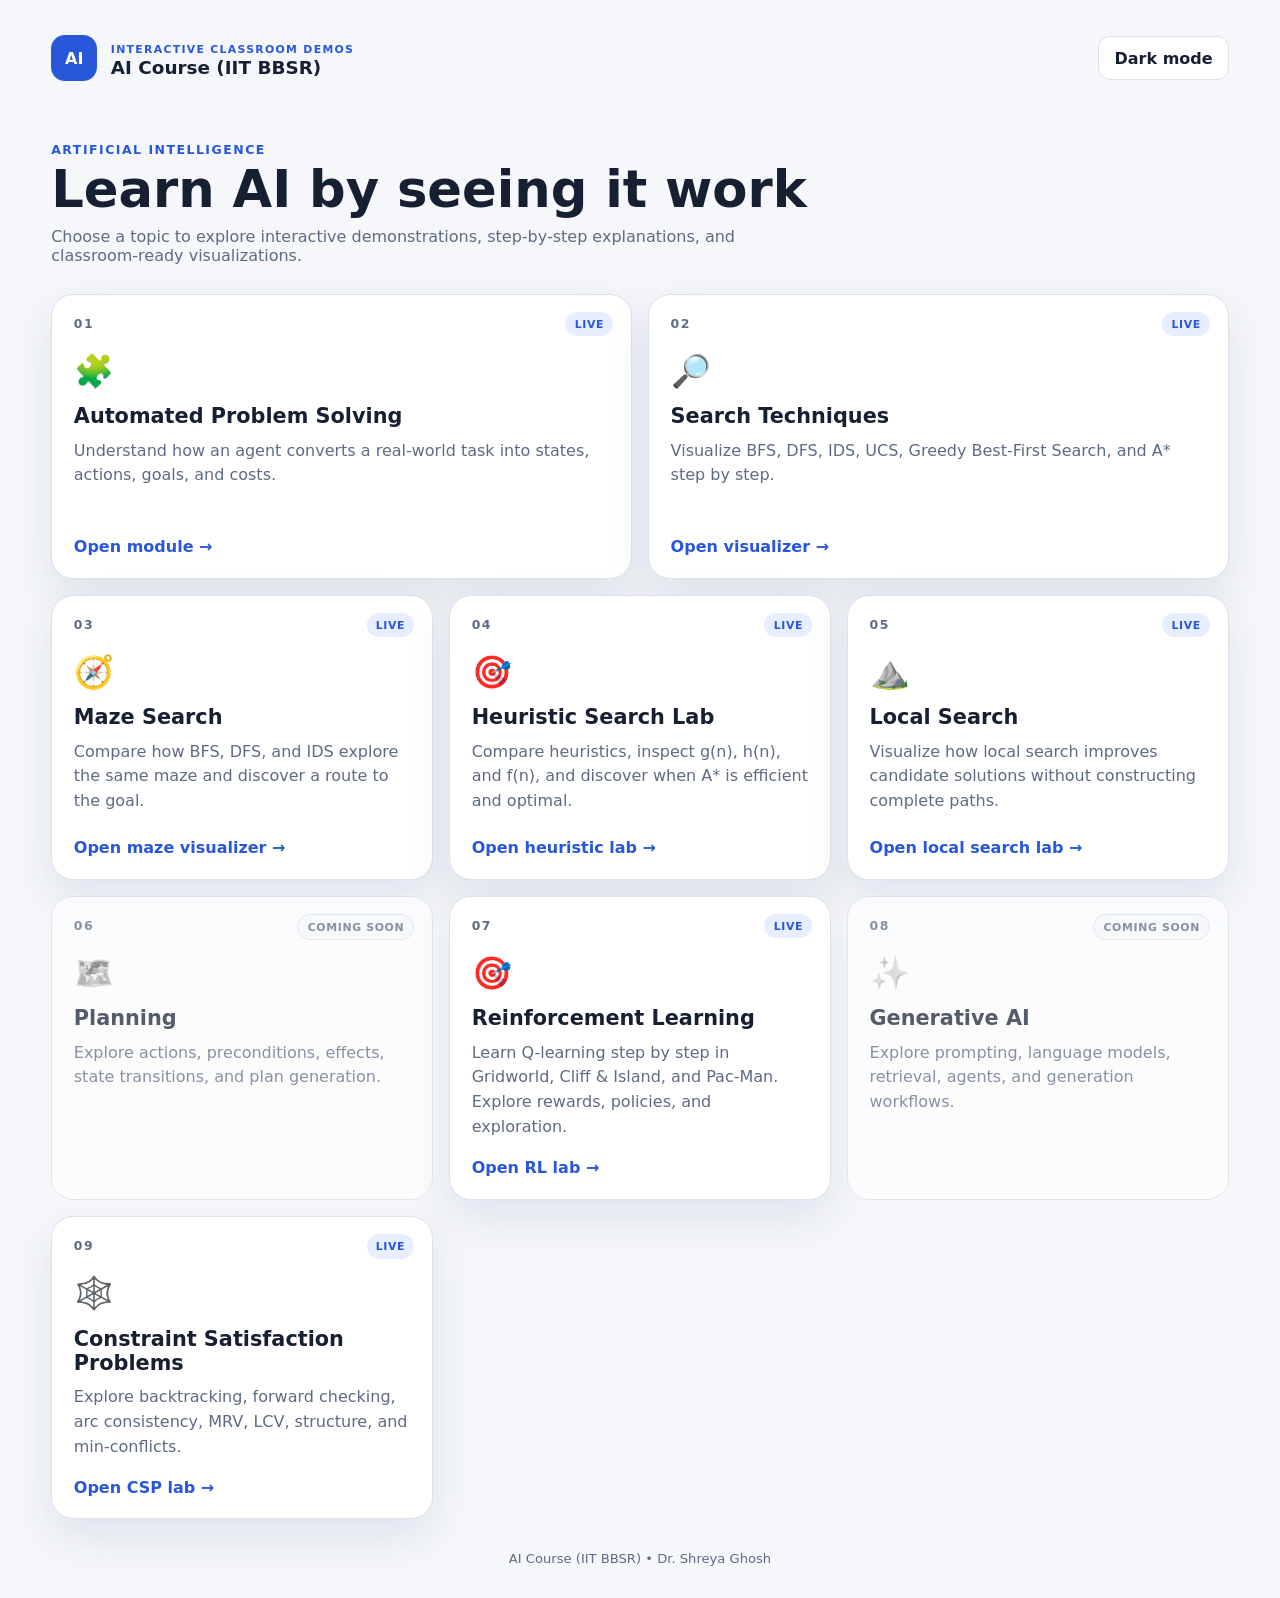
==== commit bdf02350: "Modified" ====
--- a/index.html
+++ b/index.html
@@ -9,8 +9,6 @@
   <link rel="stylesheet" href="heuristic-search.css?v=20260731-1" />
   <link rel="stylesheet" href="local-search-v2.css?v=20260731-2" />
   <link rel="stylesheet" href="csp.css?v=20260810-2" />
-  <link rel="stylesheet" href="mdp.css?v=20260902-4" />
-  <link rel="stylesheet" href="alpha-beta.css?v=20260916-1" />
 </head>
 <body>
   <header class="site-header app-header">
@@ -71,13 +69,13 @@
           <span class="module-description">Explore actions, preconditions, effects, state transitions, and plan generation.</span>
         </article>
 
-        <button class="module-card live-module" type="button" data-view="mdpView">
+        <button class="module-card live-module" type="button" data-view="rlView">
           <span class="module-number">05</span>
           <span class="module-icon" aria-hidden="true">🎯</span>
           <span class="module-status live">Live</span>
-          <strong>Markov Decision Processes</strong>
-          <span class="module-description">Play a stochastic Gridworld and see actions, transitions, rewards, return, and uncertainty unfold live.</span>
-          <span class="module-link">Open MDP lab →</span>
+          <strong>Reinforcement Learning</strong>
+          <span class="module-description">Learn Q-learning step by step in Gridworld, Cliff &amp; Island, and Pac-Man. Explore rewards, policies, and exploration.</span>
+          <span class="module-link">Open RL lab →</span>
         </button>
 
         <article class="module-card locked-module" aria-disabled="true">
@@ -96,289 +94,16 @@
           <span class="module-description">Explore backtracking, forward checking, arc consistency, MRV, LCV, structure, and min-conflicts.</span>
           <span class="module-link">Open CSP lab →</span>
         </button>
-
-        <button class="module-card live-module" type="button" data-view="alphaBetaView">
-          <span class="module-number">08</span>
-          <span class="module-icon" aria-hidden="true">✂️</span>
-          <span class="module-status live">Live</span>
-          <strong>Alpha–Beta Pruning</strong>
-          <span class="module-description">Watch α and β travel down the game tree, minimax values return upward, and entire branches disappear.</span>
-          <span class="module-link">Open pruning visualizer →</span>
-        </button>
       </div>
     </section>
 
-    <section id="mdpView" class="module-view hidden">
+    <section id="rlView" class="module-view hidden">
       <div class="module-page-header compact-header">
-        <div>
-          <p class="eyebrow">Module 05 • MDP</p>
-          <h1>Stochastic Gridworld Lab</h1>
-          <p class="subtitle">Choose an action, watch nature sample the outcome, and connect every move to the MDP tuple ⟨S, A, T, R, γ⟩.</p>
-        </div>
-        <div class="mdp-badges"><span>State s</span><span>Action a</span><span>P(s′|s,a)</span><span>Reward R</span></div>
-      </div>
-
-      <div class="mdp-subtabs" role="tablist" aria-label="MDP demonstrations">
-        <button class="mdp-subtab active" type="button" data-mdp-tab="playground" aria-selected="true">🎮 Stochastic Gridworld</button>
-        <button class="mdp-subtab" type="button" data-mdp-tab="policy" aria-selected="false">🧭 Explicit Optimal Policy</button>
-        <button class="mdp-subtab" type="button" data-mdp-tab="values" aria-selected="false">🔢 V & Q Values</button>
-        <button class="mdp-subtab" type="button" data-mdp-tab="evaluation" aria-selected="false">🧮 Policy Evaluation</button>
-        <button class="mdp-subtab" type="button" data-mdp-tab="extraction" aria-selected="false">🧭 Policy Extraction</button>
-        <button class="mdp-subtab" type="button" data-mdp-tab="vi" aria-selected="false">🔁 Value Iteration</button>
-        <button class="mdp-subtab" type="button" data-mdp-tab="pi" aria-selected="false">♻️ Policy Iteration</button>
-      </div>
-
-      <div id="mdpPlaygroundPanel" class="mdp-tab-panel active">
-      <div class="mdp-layout">
-        <aside class="mdp-console-panel">
-          <div class="mdp-console-head"><span class="terminal-dot"></span><strong>MDP Episode Monitor</strong><span id="mdpStatus" class="mdp-status">READY</span></div>
-          <div class="mdp-metrics">
-            <article><span>Step</span><strong id="mdpStep">0</strong></article>
-            <article><span>Last reward</span><strong id="mdpReward">0.00</strong></article>
-            <article><span>Total return</span><strong id="mdpReturn">0.00</strong></article>
-            <article><span>State</span><strong id="mdpState">(3,1)</strong></article>
-          </div>
-          <div class="mdp-action-card">
-            <div><span>You chose</span><strong id="mdpChosenAction">—</strong></div>
-            <div><span>What actually happened</span><strong id="mdpActualAction">—</strong></div>
-            <p id="mdpTeaching">Choose a direction to begin.</p>
-          </div>
-          <div class="mdp-model-card">
-            <h3>Why can the move change?</h3>
-            <p class="mdp-model-explain">With <strong>noise = 0.20</strong>, the action you choose happens <strong>80% of the time</strong>. In the remaining <strong>20%</strong>, the agent may move to either side instead: <strong>10% one side + 10% the other side</strong>.</p>
-            <div class="mdp-prob-row"><span>Chosen action happens</span><strong id="mdpIntendedPct">80%</strong></div>
-            <div class="prob-bar"><span id="mdpProbBar"></span></div>
-            <div class="mdp-prob-row"><span>Otherwise, one of the two side directions</span><strong id="mdpSlipPct">10% one side + 10% other side</strong></div>
-          </div>
-          <h3 class="mdp-log-title">Step-by-step episode</h3>
-          <div id="mdpLog" class="mdp-log" aria-live="polite"></div>
-          <div class="mdp-equation">Discounted return: G ← G + γ<sup>t</sup>R</div>
-        </aside>
-
-        <div class="mdp-world-panel">
-          <div class="mdp-toolbar">
-            <div><p class="eyebrow">Interactive MDP Playground</p><h2>Move the agent</h2></div>
-            <button id="mdpReset" class="secondary-button" type="button">↺ Reset episode</button>
-          </div>
-
-          <div class="mdp-world-wrap">
-            <div id="mdpGrid" class="mdp-grid" tabindex="0" aria-label="Interactive stochastic gridworld. Use arrow keys to move."></div>
-            <div class="mdp-controls" aria-label="Gridworld movement controls">
-              <button data-mdp-action="up" type="button">↑<small>Up</small></button>
-              <button data-mdp-action="left" type="button">←<small>Left</small></button>
-              <button data-mdp-action="down" type="button">↓<small>Down</small></button>
-              <button data-mdp-action="right" type="button">→<small>Right</small></button>
-            </div>
-          </div>
-
-          <div class="mdp-settings">
-            <label>Noise <strong id="mdpNoiseLabel">0.20</strong><input id="mdpNoise" type="range" min="0" max="0.8" value="0.2" step="0.05"></label>
-            <label>Discount γ <strong id="mdpDiscountLabel">0.90</strong><input id="mdpDiscount" type="range" min="0" max="1" value="0.9" step="0.05"></label>
-            <label>Living reward <strong id="mdpLivingLabel">0.00</strong><input id="mdpLiving" type="range" min="-1" max="0.5" value="0" step="0.05"></label>
-          </div>
-
-          <div class="mdp-teaching-grid">
-            <article><span>🎯 Goal</span><strong>Reach +1</strong><p>Try to reach the green terminal state while avoiding −1.</p></article>
-            <article><span>🧊 Ice hole</span><strong>Blocked cell</strong><p>The agent cannot enter the frozen hole, so it stays in place if a move points there.</p></article>
-            <article><span>🎲 Uncertainty</span><strong>Same choice, different result</strong><p>At noise = 0.20, the chosen action happens 80% of the time. The other 20% is split between the two side directions.</p></article>
-          </div>
-        </div>
-      </div>
-      </div>
-
-      <div id="mdpPolicyPanel" class="mdp-tab-panel hidden">
-        <div class="policy-intro">
-          <div>
-            <p class="eyebrow">Policy = action to take in every state</p>
-            <h2>Change the living reward → change the optimal policy</h2>
-            <p>Can you say what the agent should do in each state before revealing the answer? Here the transition model stays fixed: the intended action succeeds with <strong>80% probability</strong>, while the remaining <strong>20%</strong> is split equally between the two side directions (<strong>10% + 10%</strong>). Only the living reward changes.</p>
-          </div>
-          <div class="policy-key">
-            <span><b>→</b> action</span><span class="key-goal">+1 goal</span><span class="key-danger">−1 danger</span><span class="key-hole">🧊 ice hole</span>
-          </div>
-        </div>
-
-        <div class="policy-compare" id="policyCompare">
-          <article class="policy-card" data-policy-r="-0.01">
-            <div class="policy-card-head"><span>Living reward</span><strong>R(s) = −0.01</strong></div>
-            <div class="policy-predict">
-              <span>🤔 Can you predict the arrows first?</span>
-              <button class="policy-reveal-button" type="button" data-reveal-policy="r001">Show explicit policy when R(s) = −0.01</button>
-            </div>
-            <div class="policy-answer hidden" data-policy-answer="r001">
-              <div class="policy-grid" data-policy="r001" aria-label="Optimal policy for living reward minus 0.01"></div>
-              <p class="policy-caption"><strong>Small step cost:</strong> the agent is willing to take a safer, longer route around the −1 state.</p>
-            </div>
-          </article>
-          <article class="policy-card" data-policy-r="-0.03">
-            <div class="policy-card-head"><span>Living reward</span><strong>R(s) = −0.03</strong></div>
-            <div class="policy-predict">
-              <span>🤔 Can you predict the arrows first?</span>
-              <button class="policy-reveal-button" type="button" data-reveal-policy="r003">Show explicit policy when R(s) = −0.03</button>
-            </div>
-            <div class="policy-answer hidden" data-policy-answer="r003">
-              <div class="policy-grid" data-policy="r003" aria-label="Optimal policy for living reward minus 0.03"></div>
-              <p class="policy-caption"><strong>Moderate step cost:</strong> some states switch direction because extra steps now matter more.</p>
-            </div>
-          </article>
-          <article class="policy-card" data-policy-r="-0.4">
-            <div class="policy-card-head"><span>Living reward</span><strong>R(s) = −0.4</strong></div>
-            <div class="policy-predict">
-              <span>🤔 Can you predict the arrows first?</span>
-              <button class="policy-reveal-button" type="button" data-reveal-policy="r04">Show explicit policy when R(s) = −0.4</button>
-            </div>
-            <div class="policy-answer hidden" data-policy-answer="r04">
-              <div class="policy-grid" data-policy="r04" aria-label="Optimal policy for living reward minus 0.4"></div>
-              <p class="policy-caption"><strong>Large step cost:</strong> reaching a terminal state quickly becomes much more important.</p>
-            </div>
-          </article>
-          <article class="policy-card" data-policy-r="-2.0">
-            <div class="policy-card-head"><span>Living reward</span><strong>R(s) = −2.0</strong></div>
-            <div class="policy-predict">
-              <span>🤔 Can you predict the arrows first?</span>
-              <button class="policy-reveal-button" type="button" data-reveal-policy="r20">Show explicit policy when R(s) = −2.0</button>
-            </div>
-            <div class="policy-answer hidden" data-policy-answer="r20">
-              <div class="policy-grid" data-policy="r20" aria-label="Optimal policy for living reward minus 2.0"></div>
-              <p class="policy-caption"><strong>Huge step cost:</strong> the agent may prefer the nearby −1 terminal rather than keep paying −2 each step.</p>
-            </div>
-          </article>
-        </div>
-
-        <div class="policy-teaching-callout" id="policyTeachingCallout">
-          <div class="policy-callout-icon">💡</div>
-          <div><strong>Can you say why the arrows change even though the transition probabilities stay the same?</strong> <span>An optimal policy depends on the <b>reward function</b>, not only on the map.</span></div>
-        </div>
-      </div>
-
-      <div id="mdpValuesPanel" class="mdp-tab-panel hidden">
-        <div class="values-intro">
-          <div>
-            <p class="eyebrow">Value iteration • watch estimates propagate</p>
-            <h2>How do V(s) and Q(s,a) evolve?</h2>
-            <p>Move the iteration control and watch the values update. <strong>V(s)</strong> tells us how good a state is when we act optimally; <strong>Q(s,a)</strong> tells us how good one particular action is from that state. These are <strong>value-iteration steps (k)</strong>, not sampled episodes.</p>
-          </div>
-          <div class="values-fixed-model">
-            <span>Noise <strong>0.20</strong></span>
-            <span>Discount γ <strong>0.90</strong></span>
-            <span>Living reward <strong>0.00</strong></span>
-          </div>
-        </div>
-
-        <div class="values-controller">
-          <div class="values-k-readout">
-            <span>Show values after</span>
-            <strong><span id="mdpIterationNumber">0</span> iterations</strong>
-          </div>
-          <input id="mdpIterationSlider" type="range" min="0" max="100" value="0" step="1" aria-label="Value iteration count">
-          <div class="values-quick-buttons" aria-label="Quick iteration choices">
-            <button type="button" data-value-k="0">k = 0</button>
-            <button type="button" data-value-k="1">1</button>
-            <button type="button" data-value-k="2">2</button>
-            <button type="button" data-value-k="3">3</button>
-            <button type="button" data-value-k="5">5</button>
-            <button type="button" data-value-k="10">10</button>
-            <button type="button" data-value-k="100">Converged ≈ 100</button>
-          </div>
-          <p class="values-hint">Can you predict which cells will change first when k increases? Reward information spreads backward from the terminal states.</p>
-        </div>
-
-        <div class="values-two-up">
-          <article class="values-card">
-            <div class="values-card-head">
-              <div><span>State value</span><h3>V<sub>k</sub>(s)</h3></div>
-              <div class="value-formula">V(s) = max<sub>a</sub> Q(s,a)</div>
-            </div>
-            <div id="mdpVGrid" class="value-grid" aria-label="Gridworld state values"></div>
-            <p class="values-caption">The number in each cell is the best expected discounted return available from that state.</p>
-          </article>
-
-          <article class="values-card">
-            <div class="values-card-head">
-              <div><span>Action value</span><h3>Q<sub>k</sub>(s,a)</h3></div>
-              <div class="value-formula">Q(s,a) = Σ P(s′|s,a)[R + γV(s′)]</div>
-            </div>
-            <div id="mdpQGrid" class="qvalue-grid" aria-label="Gridworld action values"></div>
-            <p class="values-caption">Each non-terminal cell has four action values. The <strong>largest Q-value</strong> determines V(s) and the greedy action.</p>
-          </article>
-        </div>
-
-        <div class="value-inspector">
-          <div class="value-inspector-icon">🔎</div>
-          <div>
-            <strong id="valueInspectorTitle">Click any non-terminal cell</strong>
-            <p id="valueInspectorText">You will see how its four Q-values relate to V(s).</p>
-          </div>
-        </div>
-
-      </div>
-
-      <div id="mdpEvaluationPanel" class="mdp-tab-panel hidden algo-panel">
-        <div class="algo-intro"><div><p class="eyebrow">Given π, compute Vπ</p><h2>1. Policy Evaluation</h2><p>Keep the policy fixed and repeatedly update the value of every state. Can you predict which values will change before each sweep?</p></div><div class="algo-formula">V<sup>π</sup>(s) = Σ<sub>s′</sub>P(s′|s,π(s))[R + γV<sup>π</sup>(s′)]</div></div>
-        <div class="algo-controls"><button id="peNext" class="primary-button" type="button">▶ Evaluate one sweep</button><button id="peConverge" class="secondary-button" type="button">Run to convergence</button><button id="peReset" class="secondary-button" type="button">↺ Reset</button><span class="algo-counter">Sweep <strong id="peSweep">0</strong></span></div>
-        <div class="algo-two"><article class="algo-card"><h3>Fixed policy π</h3><p class="algo-small">The arrows do not change during policy evaluation.</p><div id="pePolicyGrid" class="algo-grid"></div></article><article class="algo-card"><h3>Current V<sup>π</sup>(s)</h3><p class="algo-small">Highlighted cells changed in the latest sweep.</p><div id="peValueGrid" class="algo-grid"></div></article></div>
-        <div id="peExplain" class="algo-explain"><strong>Start:</strong> V₀(s)=0. The policy is already given; we are only asking “how good is it?”</div>
-      </div>
-
-      <div id="mdpExtractionPanel" class="mdp-tab-panel hidden algo-panel">
-        <div class="algo-intro"><div><p class="eyebrow">Given V, recover π</p><h2>2. Policy Extraction</h2><p>The values are already known. For one state at a time, compare all four Q(s,a) values and choose the action with the largest one.</p></div><div class="algo-formula">π(s) = arg max<sub>a</sub> Q(s,a)</div></div>
-        <div class="algo-controls"><button id="pxNext" class="primary-button" type="button">▶ Extract next state</button><button id="pxAll" class="secondary-button" type="button">Reveal all</button><button id="pxReset" class="secondary-button" type="button">↺ Hide policy</button><span class="algo-counter"><strong id="pxCount">0</strong>/9 states</span></div>
-        <div class="algo-two"><article class="algo-card"><h3>Optimal values V*(s)</h3><p class="algo-small">These values are fixed; extraction does not change them.</p><div id="pxValueGrid" class="algo-grid"></div></article><article class="algo-card"><h3>Extracted policy π*(s)</h3><p class="algo-small">Each click reveals one greedy action.</p><div id="pxPolicyGrid" class="algo-grid"></div></article></div>
-        <div id="pxExplain" class="algo-explain"><strong>Can you say which arrow should appear first?</strong> We will calculate Q(s,a) from the displayed V-values, then take arg max.</div>
-      </div>
-
-      <div id="mdpViPanel" class="mdp-tab-panel hidden algo-panel">
-        <div class="algo-intro"><div><p class="eyebrow">Bellman optimality backups</p><h2>3. Value Iteration — one backup at a time</h2><p>Use <b>Next state backup</b> to update a single state live, or <b>Finish sweep</b> to complete the current iteration. This makes the mechanics visible rather than jumping straight to the answer.</p></div><div class="algo-formula">V<sub>k+1</sub>(s)=max<sub>a</sub> ΣP(s′|s,a)[R+γV<sub>k</sub>(s′)]</div></div>
-        <div class="algo-controls"><button id="viNext" class="primary-button" type="button">▶ Next state backup</button><button id="viSweep" class="secondary-button" type="button">Finish this sweep</button><button id="viConverge" class="secondary-button" type="button">Run to convergence</button><button id="viReset" class="secondary-button" type="button">↺ Reset</button><span class="algo-counter">k = <strong id="viK">0</strong></span></div>
-        <div class="algo-two"><article class="algo-card"><h3>Values being updated</h3><p class="algo-small">Orange = state currently backed up; yellow = already updated in this sweep.</p><div id="viGrid" class="algo-grid"></div></article><article class="algo-card"><h3>Current greedy policy</h3><p class="algo-small">Arrows can change even before the values fully converge.</p><div id="viPolicyGrid" class="algo-grid"></div></article></div>
-        <div id="viExplain" class="algo-explain">Press <strong>Next state backup</strong>. For that state, we compute four Q-values, take the maximum, and store the new V-value.</div>
-      </div>
-
-      <div id="mdpPiPanel" class="mdp-tab-panel hidden algo-panel">
-        <div class="algo-intro"><div><p class="eyebrow">Evaluate → improve → repeat</p><h2>4. Policy Iteration</h2><p>Watch the two phases alternate. First ask how good the current policy is; then greedily improve the arrows using those values.</p></div><div class="algo-formula">π₀ → Evaluate V<sup>π</sup> → Improve π → repeat</div></div>
-        <div class="algo-controls"><button id="piEval" class="primary-button" type="button">① Evaluate one sweep</button><button id="piImprove" class="primary-button" type="button">② Improve policy</button><button id="piCycle" class="secondary-button" type="button">Run one full cycle</button><button id="piReset" class="secondary-button" type="button">↺ Reset</button><span class="algo-counter">Cycle <strong id="piCycleN">0</strong></span></div>
-        <div class="algo-two"><article class="algo-card"><h3>Current policy π</h3><p class="algo-small">Purple cells show arrows changed by the latest improvement.</p><div id="piPolicyGrid" class="algo-grid"></div></article><article class="algo-card"><h3>V<sup>π</sup>(s)</h3><p class="algo-small">Evaluate this policy before improving it.</p><div id="piValueGrid" class="algo-grid"></div></article></div>
-        <div id="piExplain" class="algo-explain"><strong>Phase 1:</strong> evaluate the current policy. Then click <strong>Improve policy</strong> to replace each action by arg max Q(s,a).</div>
-      </div>
-    </section>
-
-
-    <section id="alphaBetaView" class="module-view hidden ab-view">
-      <div class="module-page-header compact-header">
-        <div>
-          <p class="eyebrow">Module 08 • Adversarial Search</p>
-          <h1>Alpha–Beta Pruning: Watch the Bounds Move</h1>
-          <p class="subtitle">Depth-first, left-to-right. Follow <b>α</b> and <b>β</b> between decision nodes, visit terminal leaves for their utilities, then watch minimax values propagate upward.</p>
-        </div>
-        <div class="ab-legend"><span class="ab-alpha">α = MAX's guarantee</span><span class="ab-beta">β = MIN's guarantee</span><span class="ab-value">v = node value</span><span class="ab-prune">✂ pruned</span></div>
-      </div>
-
-      <div class="ab-example-tabs" role="tablist" aria-label="Alpha beta pruning examples">
-        <button class="ab-example-tab active" type="button" data-ab-example="one" aria-selected="true">Example 1 • Original tree</button>
-        <button class="ab-example-tab" type="button" data-ab-example="two" aria-selected="false">Example 2 • Mixed terminal depths</button>
-      </div>
-
-      <div class="ab-layout">
-        <aside class="ab-side">
-          <div class="ab-rule-card"><h3>Cutoff rule</h3><div class="ab-cutoff">α ≥ β</div><p>Once the bounds cross, the remaining children cannot affect the final decision.</p></div>
-          <div class="ab-rule-card"><h3>Update at MAX</h3><p><b>v ← max(v, child)</b><br><span class="ab-alpha">α ← max(α, v)</span></p></div>
-          <div class="ab-rule-card"><h3>Update at MIN</h3><p><b>v ← min(v, child)</b><br><span class="ab-beta">β ← min(β, v)</span></p></div>
-          <div class="ab-rule-card ab-key"><h3>Remember</h3><p><b>v is not necessarily α or β.</b> α and β are bounds inherited through the search path.</p></div>
-        </aside>
-
-        <div class="ab-main">
-          <div class="ab-toolbar">
-            <div><span id="abStepBadge" class="status-badge">Ready</span><strong id="abStepTitle">Start at the root</strong></div>
-            <div class="ab-buttons"><button id="abReset" class="secondary-button" type="button">↺ Reset</button><button id="abPrev" class="secondary-button" type="button">← Previous</button><button id="abNext" class="primary-button" type="button">Next step →</button></div>
-          </div>
-          <div class="ab-progress"><div id="abProgressBar"></div></div>
-          <div class="ab-stage"><svg id="abTree" viewBox="0 0 1120 610" role="img" aria-label="Interactive alpha beta pruning game tree"></svg></div>
-          <div class="ab-explain-grid">
-            <article class="ab-explanation"><p class="eyebrow">What just happened?</p><h3 id="abAction">Initialize alpha–beta search</h3><p id="abExplanation">The root is a MAX node. It begins with α = −∞ and β = +∞.</p><div id="abEquation" class="ab-equation">v = −∞, α = −∞, β = +∞</div></article>
-            <article class="ab-explanation"><p class="eyebrow">Search status</p><div class="ab-stats"><div><span>Root best</span><strong id="abRootBest">—</strong></div><div><span>Leaves evaluated</span><strong id="abLeavesSeen">0 / 14</strong></div><div><span>Leaves pruned</span><strong id="abLeavesPruned">0</strong></div></div><p id="abTeachingPoint" class="ab-teaching">Bounds travel downward; evaluated values travel upward.</p></article>
-          </div>
-        </div>
-      </div>
+        <div><p class="eyebrow">Module 05</p><h1>Reinforcement Learning</h1>
+        <p class="subtitle">Three worlds. Learn from experience, inspect every Q update, and watch exploration become a policy.</p></div>
+        <a class="secondary-button" href="rl/index.html" target="_blank" rel="noopener">Open full-screen lab ↗</a>
+      </div>
+      <iframe id="rlFrame" title="Interactive Q-learning lab: Gridworld, Cliff and Pac-Man" data-src="rl/index.html" style="display:block;width:100%;height:85vh;min-height:650px;border:1px solid #cbd6df;border-radius:16px;background:#f5f7fa"></iframe>
     </section>
 
     <section id="problemView" class="module-view hidden">
@@ -902,7 +627,6 @@
   <script defer src="./js/heuristic-race.js?v=20260731-1"></script>
   <script defer src="./js/local-search-v2.js?v=20260731-2"></script>
   <script defer src="./js/csp.js?v=20260810-3"></script>
-  <script defer src="./js/mdp.js?v=20260902-4"></script>
-  <script defer src="./js/alpha-beta.js?v=20260916-1"></script>
+  <script defer src="./js/rl-module.js?v=20261007-1"></script>
 </body>
 </html>
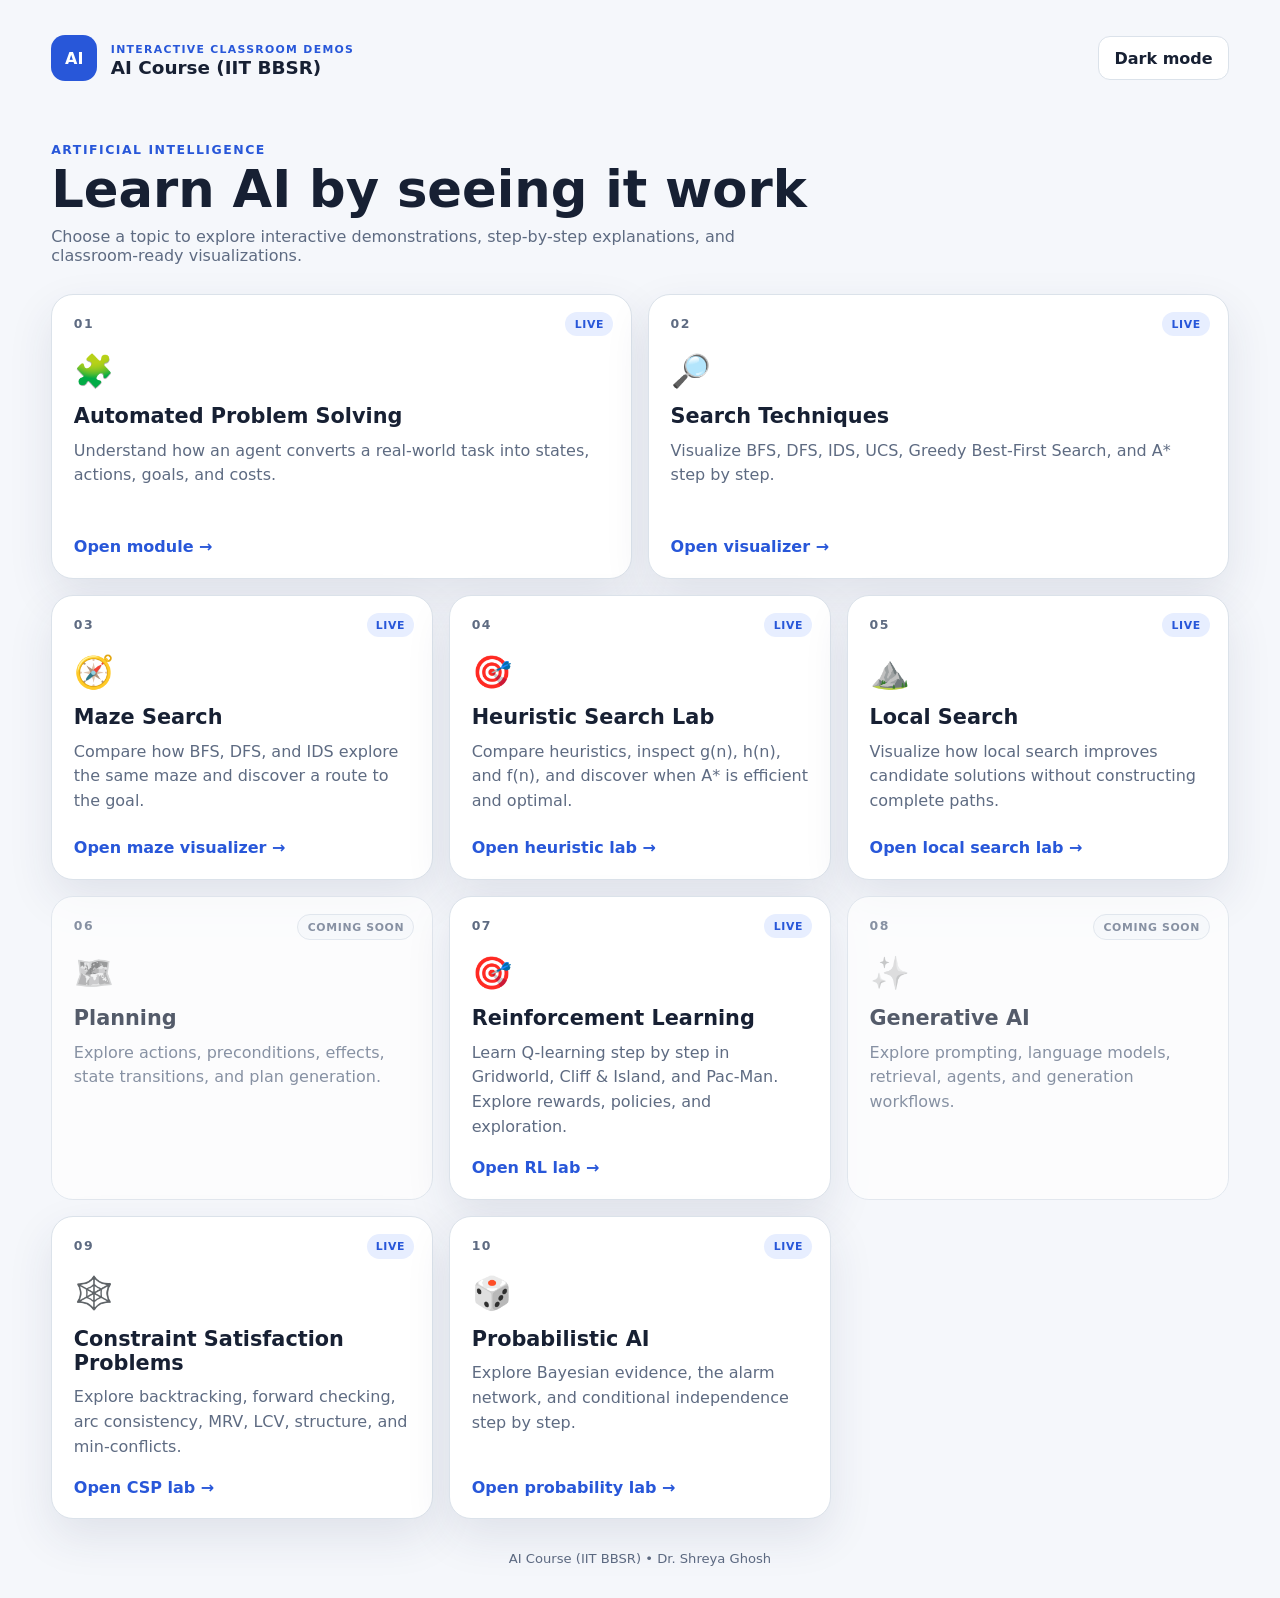
==== commit 939cd904: "Modified" ====
--- a/index.html
+++ b/index.html
@@ -9,6 +9,7 @@
   <link rel="stylesheet" href="heuristic-search.css?v=20260731-1" />
   <link rel="stylesheet" href="local-search-v2.css?v=20260731-2" />
   <link rel="stylesheet" href="csp.css?v=20260810-2" />
+<link rel="stylesheet" href="probability/style.css" />
 </head>
 <body>
   <header class="site-header app-header">
@@ -94,9 +95,11 @@
           <span class="module-description">Explore backtracking, forward checking, arc consistency, MRV, LCV, structure, and min-conflicts.</span>
           <span class="module-link">Open CSP lab →</span>
         </button>
+<button class="module-card live-module" type="button" data-view="probView"><span class="module-number">08</span><span class="module-icon" aria-hidden="true">🎲</span><span class="module-status live">Live</span><strong>Probabilistic AI</strong><span class="module-description">Explore Bayesian evidence, the alarm network, and conditional independence step by step.</span><span class="module-link">Open probability lab →</span></button>
       </div>
     </section>
 
+<section id="probView" class="module-view hidden prob-lab"><div class="module-page-header"><div><p class="eyebrow">Module 08</p><h1>Probabilistic AI</h1><p class="subtitle">Observe evidence. Update beliefs. Discover when variables are independent.</p></div></div><div class="prob-tabs" role="tablist" aria-label="Probability demonstrations"><button id="prob-tab-alarm" role="tab" aria-selected="true" aria-controls="prob-alarm">Alarm Network Explorer</button><button id="prob-tab-independence" role="tab" aria-selected="false" aria-controls="prob-independence">Conditional Independence Playground</button></div><div id="prob-alarm" role="tabpanel" aria-labelledby="prob-tab-alarm"></div><div id="prob-independence" role="tabpanel" aria-labelledby="prob-tab-independence" hidden></div></section>
     <section id="rlView" class="module-view hidden">
       <div class="module-page-header compact-header">
         <div><p class="eyebrow">Module 05</p><h1>Reinforcement Learning</h1>
@@ -628,5 +631,7 @@
   <script defer src="./js/local-search-v2.js?v=20260731-2"></script>
   <script defer src="./js/csp.js?v=20260810-3"></script>
   <script defer src="./js/rl-module.js?v=20261007-1"></script>
+<script src="probability/engine.js"></script>
+<script src="probability/app.js"></script>
 </body>
 </html>
--- a/probability/style.css
+++ b/probability/style.css
@@ -0,0 +1 @@
+.prob-lab{font-size:17px;line-height:1.5;color:var(--text)}.prob-tabs,.prob-actions{display:flex;gap:.6rem;flex-wrap:wrap;margin:1rem 0}.prob-tabs button[aria-selected=true]{background:var(--accent);color:white}.prob-layout{display:grid;grid-template-columns:minmax(260px,320px) minmax(0,1fr);gap:1rem}.prob-card{background:var(--panel);border:1px solid var(--border);border-radius:18px;padding:1.2rem;min-width:0;margin-bottom:1rem}.prob-lab h2{font-size:1.3rem}.prob-lab h3{font-size:1.05rem}.prob-lab label{display:block;margin:.6rem 0;font-weight:650}.prob-lab select,.prob-lab input[type=number]{padding:.5rem;max-width:100%}.prob-evidence{display:grid;grid-template-columns:1fr auto;align-items:center;gap:.5rem}.prob-graph{width:100%;height:auto;max-height:480px}.prob-graph text{font-family:inherit;fill:var(--text);font-size:17px;pointer-events:none}.prob-graph .prob-node{cursor:pointer;fill:var(--panel);stroke:var(--edge);stroke-width:2}.prob-graph .observed{fill:var(--accent-soft);stroke:var(--accent);stroke-width:4}.prob-graph .endpoint{stroke:#b77909;stroke-width:4}.prob-graph .active-edge{stroke:#168357;stroke-width:5}.prob-graph .blocked-edge{stroke:#b65a31;stroke-width:4;stroke-dasharray:8 5}.prob-result{padding:1rem;background:var(--accent-soft);border-left:5px solid var(--accent);border-radius:10px;margin:1rem 0}.prob-result strong{font-size:1.6rem}.prob-bar{height:12px;background:var(--border);border-radius:8px;overflow:hidden;margin-top:.3rem}.prob-bar span{display:block;height:100%;background:var(--accent)}.prob-grid{display:grid;grid-template-columns:repeat(2,minmax(0,1fr));gap:1rem}.prob-lab table{width:100%;border-collapse:collapse}.prob-lab td,.prob-lab th{padding:.5rem;border-bottom:1px solid var(--border);text-align:left}.prob-scroll{overflow:auto;max-height:360px}.prob-formula{font-family:ui-monospace,monospace;overflow-wrap:anywhere;padding:.8rem;background:var(--panel-alt);border-radius:10px}.prob-path{border:1px solid var(--border);padding:.8rem;border-radius:10px;margin:.6rem 0}.prob-path.selected{outline:2px solid var(--accent)}.prob-small{color:var(--muted);font-size:.9em}.prob-checks{display:flex;flex-wrap:wrap;gap:.3rem 1rem}.prob-checks label{font-weight:500}.prob-lab [hidden]{display:none!important}.prob-legend{display:flex;gap:1rem;flex-wrap:wrap}.prob-legend span{padding:.3rem .6rem;border:1px solid var(--border);border-radius:8px}@media(max-width:1000px){.prob-layout{grid-template-columns:1fr}.prob-grid{grid-template-columns:1fr}}
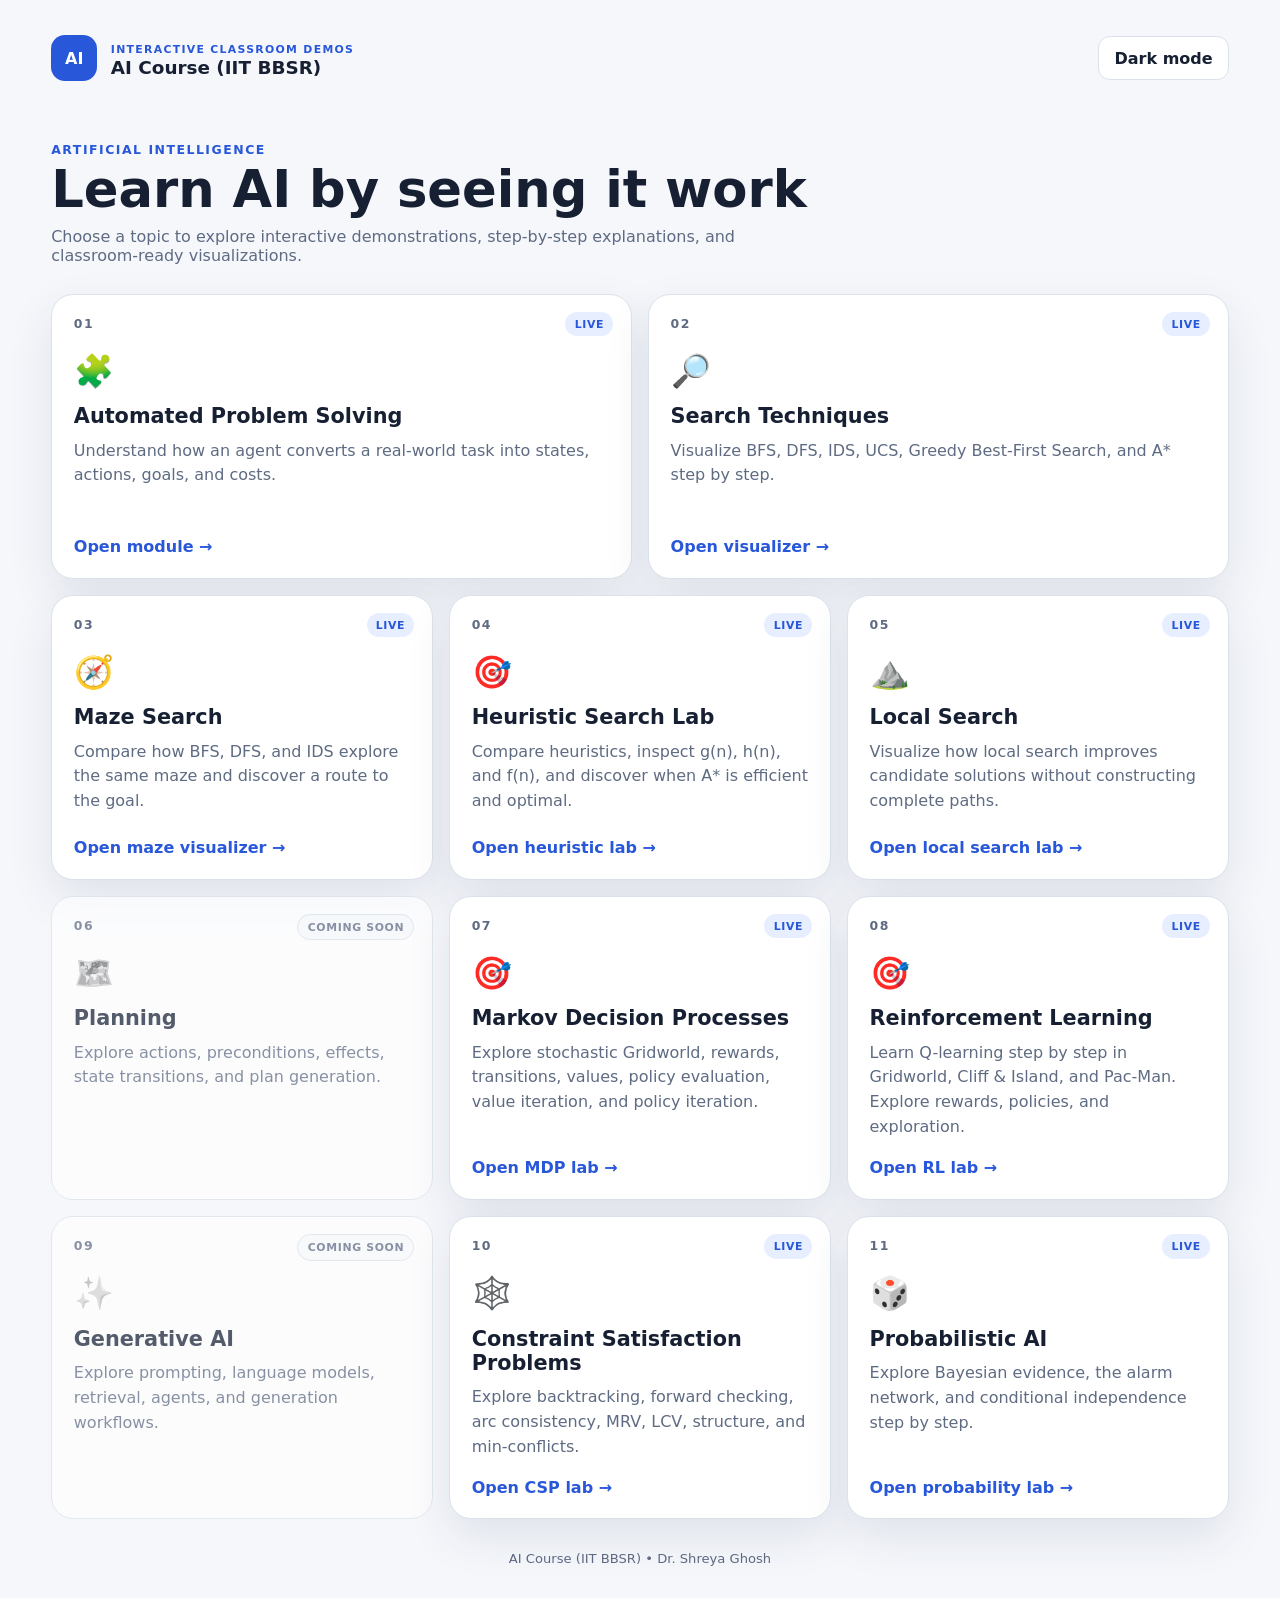
==== commit 7e400e62: "Modified" ====
--- a/index.html
+++ b/index.html
@@ -10,6 +10,7 @@
   <link rel="stylesheet" href="local-search-v2.css?v=20260731-2" />
   <link rel="stylesheet" href="csp.css?v=20260810-2" />
 <link rel="stylesheet" href="probability/style.css" />
+  <link rel="stylesheet" href="mdp.css?v=20260902-4" />
 </head>
 <body>
   <header class="site-header app-header">
@@ -70,8 +71,16 @@
           <span class="module-description">Explore actions, preconditions, effects, state transitions, and plan generation.</span>
         </article>
 
-        <button class="module-card live-module" type="button" data-view="rlView">
+                <button class="module-card live-module" type="button" data-view="mdpView">
           <span class="module-number">05</span>
+          <span class="module-icon" aria-hidden="true">🎯</span>
+          <span class="module-status live">Live</span>
+          <strong>Markov Decision Processes</strong>
+          <span class="module-description">Explore stochastic Gridworld, rewards, transitions, values, policy evaluation, value iteration, and policy iteration.</span>
+          <span class="module-link">Open MDP lab →</span>
+        </button>
+<button class="module-card live-module" type="button" data-view="rlView">
+          <span class="module-number">06</span>
           <span class="module-icon" aria-hidden="true">🎯</span>
           <span class="module-status live">Live</span>
           <strong>Reinforcement Learning</strong>
@@ -80,7 +89,7 @@
         </button>
 
         <article class="module-card locked-module" aria-disabled="true">
-          <span class="module-number">06</span>
+          <span class="module-number">07</span>
           <span class="module-icon" aria-hidden="true">✨</span>
           <span class="module-status soon">Coming soon</span>
           <strong>Generative AI</strong>
@@ -88,21 +97,22 @@
         </article>
 
         <button class="module-card live-module" type="button" data-view="cspView">
-          <span class="module-number">07</span>
+          <span class="module-number">08</span>
           <span class="module-icon" aria-hidden="true">🕸️</span>
           <span class="module-status live">Live</span>
           <strong>Constraint Satisfaction Problems</strong>
           <span class="module-description">Explore backtracking, forward checking, arc consistency, MRV, LCV, structure, and min-conflicts.</span>
           <span class="module-link">Open CSP lab →</span>
         </button>
-<button class="module-card live-module" type="button" data-view="probView"><span class="module-number">08</span><span class="module-icon" aria-hidden="true">🎲</span><span class="module-status live">Live</span><strong>Probabilistic AI</strong><span class="module-description">Explore Bayesian evidence, the alarm network, and conditional independence step by step.</span><span class="module-link">Open probability lab →</span></button>
+<button class="module-card live-module" type="button" data-view="probView"><span class="module-number">09</span><span class="module-icon" aria-hidden="true">🎲</span><span class="module-status live">Live</span><strong>Probabilistic AI</strong><span class="module-description">Explore Bayesian evidence, the alarm network, and conditional independence step by step.</span><span class="module-link">Open probability lab →</span></button>
+      
       </div>
     </section>
 
-<section id="probView" class="module-view hidden prob-lab"><div class="module-page-header"><div><p class="eyebrow">Module 08</p><h1>Probabilistic AI</h1><p class="subtitle">Observe evidence. Update beliefs. Discover when variables are independent.</p></div></div><div class="prob-tabs" role="tablist" aria-label="Probability demonstrations"><button id="prob-tab-alarm" role="tab" aria-selected="true" aria-controls="prob-alarm">Alarm Network Explorer</button><button id="prob-tab-independence" role="tab" aria-selected="false" aria-controls="prob-independence">Conditional Independence Playground</button></div><div id="prob-alarm" role="tabpanel" aria-labelledby="prob-tab-alarm"></div><div id="prob-independence" role="tabpanel" aria-labelledby="prob-tab-independence" hidden></div></section>
+<section id="probView" class="module-view hidden prob-lab"><div class="module-page-header"><div><p class="eyebrow">Module 09</p><h1>Probabilistic AI</h1><p class="subtitle">Observe evidence. Update beliefs. Discover when variables are independent.</p></div></div><div class="prob-tabs" role="tablist" aria-label="Probability demonstrations"><button id="prob-tab-alarm" role="tab" aria-selected="true" aria-controls="prob-alarm">Alarm Network Explorer</button><button id="prob-tab-independence" role="tab" aria-selected="false" aria-controls="prob-independence">Conditional Independence Playground</button></div><div id="prob-alarm" role="tabpanel" aria-labelledby="prob-tab-alarm"><p id="prob-loading" class="prob-card" role="status">Loading the probability lab… If this message remains, fully extract the ZIP and keep the probability folder alongside index.html.</p></div><div id="prob-independence" role="tabpanel" aria-labelledby="prob-tab-independence" hidden></div></section>
     <section id="rlView" class="module-view hidden">
       <div class="module-page-header compact-header">
-        <div><p class="eyebrow">Module 05</p><h1>Reinforcement Learning</h1>
+        <div><p class="eyebrow">Module 06</p><h1>Reinforcement Learning</h1>
         <p class="subtitle">Three worlds. Learn from experience, inspect every Q update, and watch exploration become a policy.</p></div>
         <a class="secondary-button" href="rl/index.html" target="_blank" rel="noopener">Open full-screen lab ↗</a>
       </div>
@@ -619,6 +629,240 @@
       </section>
     </section>
 
+    <section id="mdpView" class="module-view hidden">
+      <div class="module-page-header compact-header">
+        <div>
+          <p class="eyebrow">Module 05 • MDP</p>
+          <h1>Stochastic Gridworld Lab</h1>
+          <p class="subtitle">Choose an action, watch nature sample the outcome, and connect every move to the MDP tuple ⟨S, A, T, R, γ⟩.</p>
+        </div>
+        <div class="mdp-badges"><span>State s</span><span>Action a</span><span>P(s′|s,a)</span><span>Reward R</span></div>
+      </div>
+
+      <div class="mdp-subtabs" role="tablist" aria-label="MDP demonstrations">
+        <button class="mdp-subtab active" type="button" data-mdp-tab="playground" aria-selected="true">🎮 Stochastic Gridworld</button>
+        <button class="mdp-subtab" type="button" data-mdp-tab="policy" aria-selected="false">🧭 Explicit Optimal Policy</button>
+        <button class="mdp-subtab" type="button" data-mdp-tab="values" aria-selected="false">🔢 V & Q Values</button>
+        <button class="mdp-subtab" type="button" data-mdp-tab="evaluation" aria-selected="false">🧮 Policy Evaluation</button>
+        <button class="mdp-subtab" type="button" data-mdp-tab="extraction" aria-selected="false">🧭 Policy Extraction</button>
+        <button class="mdp-subtab" type="button" data-mdp-tab="vi" aria-selected="false">🔁 Value Iteration</button>
+        <button class="mdp-subtab" type="button" data-mdp-tab="pi" aria-selected="false">♻️ Policy Iteration</button>
+      </div>
+
+      <div id="mdpPlaygroundPanel" class="mdp-tab-panel active">
+      <div class="mdp-layout">
+        <aside class="mdp-console-panel">
+          <div class="mdp-console-head"><span class="terminal-dot"></span><strong>MDP Episode Monitor</strong><span id="mdpStatus" class="mdp-status">READY</span></div>
+          <div class="mdp-metrics">
+            <article><span>Step</span><strong id="mdpStep">0</strong></article>
+            <article><span>Last reward</span><strong id="mdpReward">0.00</strong></article>
+            <article><span>Total return</span><strong id="mdpReturn">0.00</strong></article>
+            <article><span>State</span><strong id="mdpState">(3,1)</strong></article>
+          </div>
+          <div class="mdp-action-card">
+            <div><span>You chose</span><strong id="mdpChosenAction">—</strong></div>
+            <div><span>What actually happened</span><strong id="mdpActualAction">—</strong></div>
+            <p id="mdpTeaching">Choose a direction to begin.</p>
+          </div>
+          <div class="mdp-model-card">
+            <h3>Why can the move change?</h3>
+            <p class="mdp-model-explain">With <strong>noise = 0.20</strong>, the action you choose happens <strong>80% of the time</strong>. In the remaining <strong>20%</strong>, the agent may move to either side instead: <strong>10% one side + 10% the other side</strong>.</p>
+            <div class="mdp-prob-row"><span>Chosen action happens</span><strong id="mdpIntendedPct">80%</strong></div>
+            <div class="prob-bar"><span id="mdpProbBar"></span></div>
+            <div class="mdp-prob-row"><span>Otherwise, one of the two side directions</span><strong id="mdpSlipPct">10% one side + 10% other side</strong></div>
+          </div>
+          <h3 class="mdp-log-title">Step-by-step episode</h3>
+          <div id="mdpLog" class="mdp-log" aria-live="polite"></div>
+          <div class="mdp-equation">Discounted return: G ← G + γ<sup>t</sup>R</div>
+        </aside>
+
+        <div class="mdp-world-panel">
+          <div class="mdp-toolbar">
+            <div><p class="eyebrow">Interactive MDP Playground</p><h2>Move the agent</h2></div>
+            <button id="mdpReset" class="secondary-button" type="button">↺ Reset episode</button>
+          </div>
+
+          <div class="mdp-world-wrap">
+            <div id="mdpGrid" class="mdp-grid" tabindex="0" aria-label="Interactive stochastic gridworld. Use arrow keys to move."></div>
+            <div class="mdp-controls" aria-label="Gridworld movement controls">
+              <button data-mdp-action="up" type="button">↑<small>Up</small></button>
+              <button data-mdp-action="left" type="button">←<small>Left</small></button>
+              <button data-mdp-action="down" type="button">↓<small>Down</small></button>
+              <button data-mdp-action="right" type="button">→<small>Right</small></button>
+            </div>
+          </div>
+
+          <div class="mdp-settings">
+            <label>Noise <strong id="mdpNoiseLabel">0.20</strong><input id="mdpNoise" type="range" min="0" max="0.8" value="0.2" step="0.05"></label>
+            <label>Discount γ <strong id="mdpDiscountLabel">0.90</strong><input id="mdpDiscount" type="range" min="0" max="1" value="0.9" step="0.05"></label>
+            <label>Living reward <strong id="mdpLivingLabel">0.00</strong><input id="mdpLiving" type="range" min="-1" max="0.5" value="0" step="0.05"></label>
+          </div>
+
+          <div class="mdp-teaching-grid">
+            <article><span>🎯 Goal</span><strong>Reach +1</strong><p>Try to reach the green terminal state while avoiding −1.</p></article>
+            <article><span>🧊 Ice hole</span><strong>Blocked cell</strong><p>The agent cannot enter the frozen hole, so it stays in place if a move points there.</p></article>
+            <article><span>🎲 Uncertainty</span><strong>Same choice, different result</strong><p>At noise = 0.20, the chosen action happens 80% of the time. The other 20% is split between the two side directions.</p></article>
+          </div>
+        </div>
+      </div>
+      </div>
+
+      <div id="mdpPolicyPanel" class="mdp-tab-panel hidden">
+        <div class="policy-intro">
+          <div>
+            <p class="eyebrow">Policy = action to take in every state</p>
+            <h2>Change the living reward → change the optimal policy</h2>
+            <p>Can you say what the agent should do in each state before revealing the answer? Here the transition model stays fixed: the intended action succeeds with <strong>80% probability</strong>, while the remaining <strong>20%</strong> is split equally between the two side directions (<strong>10% + 10%</strong>). Only the living reward changes.</p>
+          </div>
+          <div class="policy-key">
+            <span><b>→</b> action</span><span class="key-goal">+1 goal</span><span class="key-danger">−1 danger</span><span class="key-hole">🧊 ice hole</span>
+          </div>
+        </div>
+
+        <div class="policy-compare" id="policyCompare">
+          <article class="policy-card" data-policy-r="-0.01">
+            <div class="policy-card-head"><span>Living reward</span><strong>R(s) = −0.01</strong></div>
+            <div class="policy-predict">
+              <span>🤔 Can you predict the arrows first?</span>
+              <button class="policy-reveal-button" type="button" data-reveal-policy="r001">Show explicit policy when R(s) = −0.01</button>
+            </div>
+            <div class="policy-answer hidden" data-policy-answer="r001">
+              <div class="policy-grid" data-policy="r001" aria-label="Optimal policy for living reward minus 0.01"></div>
+              <p class="policy-caption"><strong>Small step cost:</strong> the agent is willing to take a safer, longer route around the −1 state.</p>
+            </div>
+          </article>
+          <article class="policy-card" data-policy-r="-0.03">
+            <div class="policy-card-head"><span>Living reward</span><strong>R(s) = −0.03</strong></div>
+            <div class="policy-predict">
+              <span>🤔 Can you predict the arrows first?</span>
+              <button class="policy-reveal-button" type="button" data-reveal-policy="r003">Show explicit policy when R(s) = −0.03</button>
+            </div>
+            <div class="policy-answer hidden" data-policy-answer="r003">
+              <div class="policy-grid" data-policy="r003" aria-label="Optimal policy for living reward minus 0.03"></div>
+              <p class="policy-caption"><strong>Moderate step cost:</strong> some states switch direction because extra steps now matter more.</p>
+            </div>
+          </article>
+          <article class="policy-card" data-policy-r="-0.4">
+            <div class="policy-card-head"><span>Living reward</span><strong>R(s) = −0.4</strong></div>
+            <div class="policy-predict">
+              <span>🤔 Can you predict the arrows first?</span>
+              <button class="policy-reveal-button" type="button" data-reveal-policy="r04">Show explicit policy when R(s) = −0.4</button>
+            </div>
+            <div class="policy-answer hidden" data-policy-answer="r04">
+              <div class="policy-grid" data-policy="r04" aria-label="Optimal policy for living reward minus 0.4"></div>
+              <p class="policy-caption"><strong>Large step cost:</strong> reaching a terminal state quickly becomes much more important.</p>
+            </div>
+          </article>
+          <article class="policy-card" data-policy-r="-2.0">
+            <div class="policy-card-head"><span>Living reward</span><strong>R(s) = −2.0</strong></div>
+            <div class="policy-predict">
+              <span>🤔 Can you predict the arrows first?</span>
+              <button class="policy-reveal-button" type="button" data-reveal-policy="r20">Show explicit policy when R(s) = −2.0</button>
+            </div>
+            <div class="policy-answer hidden" data-policy-answer="r20">
+              <div class="policy-grid" data-policy="r20" aria-label="Optimal policy for living reward minus 2.0"></div>
+              <p class="policy-caption"><strong>Huge step cost:</strong> the agent may prefer the nearby −1 terminal rather than keep paying −2 each step.</p>
+            </div>
+          </article>
+        </div>
+
+        <div class="policy-teaching-callout" id="policyTeachingCallout">
+          <div class="policy-callout-icon">💡</div>
+          <div><strong>Can you say why the arrows change even though the transition probabilities stay the same?</strong> <span>An optimal policy depends on the <b>reward function</b>, not only on the map.</span></div>
+        </div>
+      </div>
+
+      <div id="mdpValuesPanel" class="mdp-tab-panel hidden">
+        <div class="values-intro">
+          <div>
+            <p class="eyebrow">Value iteration • watch estimates propagate</p>
+            <h2>How do V(s) and Q(s,a) evolve?</h2>
+            <p>Move the iteration control and watch the values update. <strong>V(s)</strong> tells us how good a state is when we act optimally; <strong>Q(s,a)</strong> tells us how good one particular action is from that state. These are <strong>value-iteration steps (k)</strong>, not sampled episodes.</p>
+          </div>
+          <div class="values-fixed-model">
+            <span>Noise <strong>0.20</strong></span>
+            <span>Discount γ <strong>0.90</strong></span>
+            <span>Living reward <strong>0.00</strong></span>
+          </div>
+        </div>
+
+        <div class="values-controller">
+          <div class="values-k-readout">
+            <span>Show values after</span>
+            <strong><span id="mdpIterationNumber">0</span> iterations</strong>
+          </div>
+          <input id="mdpIterationSlider" type="range" min="0" max="100" value="0" step="1" aria-label="Value iteration count">
+          <div class="values-quick-buttons" aria-label="Quick iteration choices">
+            <button type="button" data-value-k="0">k = 0</button>
+            <button type="button" data-value-k="1">1</button>
+            <button type="button" data-value-k="2">2</button>
+            <button type="button" data-value-k="3">3</button>
+            <button type="button" data-value-k="5">5</button>
+            <button type="button" data-value-k="10">10</button>
+            <button type="button" data-value-k="100">Converged ≈ 100</button>
+          </div>
+          <p class="values-hint">Can you predict which cells will change first when k increases? Reward information spreads backward from the terminal states.</p>
+        </div>
+
+        <div class="values-two-up">
+          <article class="values-card">
+            <div class="values-card-head">
+              <div><span>State value</span><h3>V<sub>k</sub>(s)</h3></div>
+              <div class="value-formula">V(s) = max<sub>a</sub> Q(s,a)</div>
+            </div>
+            <div id="mdpVGrid" class="value-grid" aria-label="Gridworld state values"></div>
+            <p class="values-caption">The number in each cell is the best expected discounted return available from that state.</p>
+          </article>
+
+          <article class="values-card">
+            <div class="values-card-head">
+              <div><span>Action value</span><h3>Q<sub>k</sub>(s,a)</h3></div>
+              <div class="value-formula">Q(s,a) = Σ P(s′|s,a)[R + γV(s′)]</div>
+            </div>
+            <div id="mdpQGrid" class="qvalue-grid" aria-label="Gridworld action values"></div>
+            <p class="values-caption">Each non-terminal cell has four action values. The <strong>largest Q-value</strong> determines V(s) and the greedy action.</p>
+          </article>
+        </div>
+
+        <div class="value-inspector">
+          <div class="value-inspector-icon">🔎</div>
+          <div>
+            <strong id="valueInspectorTitle">Click any non-terminal cell</strong>
+            <p id="valueInspectorText">You will see how its four Q-values relate to V(s).</p>
+          </div>
+        </div>
+
+      </div>
+
+      <div id="mdpEvaluationPanel" class="mdp-tab-panel hidden algo-panel">
+        <div class="algo-intro"><div><p class="eyebrow">Given π, compute Vπ</p><h2>1. Policy Evaluation</h2><p>Keep the policy fixed and repeatedly update the value of every state. Can you predict which values will change before each sweep?</p></div><div class="algo-formula">V<sup>π</sup>(s) = Σ<sub>s′</sub>P(s′|s,π(s))[R + γV<sup>π</sup>(s′)]</div></div>
+        <div class="algo-controls"><button id="peNext" class="primary-button" type="button">▶ Evaluate one sweep</button><button id="peConverge" class="secondary-button" type="button">Run to convergence</button><button id="peReset" class="secondary-button" type="button">↺ Reset</button><span class="algo-counter">Sweep <strong id="peSweep">0</strong></span></div>
+        <div class="algo-two"><article class="algo-card"><h3>Fixed policy π</h3><p class="algo-small">The arrows do not change during policy evaluation.</p><div id="pePolicyGrid" class="algo-grid"></div></article><article class="algo-card"><h3>Current V<sup>π</sup>(s)</h3><p class="algo-small">Highlighted cells changed in the latest sweep.</p><div id="peValueGrid" class="algo-grid"></div></article></div>
+        <div id="peExplain" class="algo-explain"><strong>Start:</strong> V₀(s)=0. The policy is already given; we are only asking “how good is it?”</div>
+      </div>
+
+      <div id="mdpExtractionPanel" class="mdp-tab-panel hidden algo-panel">
+        <div class="algo-intro"><div><p class="eyebrow">Given V, recover π</p><h2>2. Policy Extraction</h2><p>The values are already known. For one state at a time, compare all four Q(s,a) values and choose the action with the largest one.</p></div><div class="algo-formula">π(s) = arg max<sub>a</sub> Q(s,a)</div></div>
+        <div class="algo-controls"><button id="pxNext" class="primary-button" type="button">▶ Extract next state</button><button id="pxAll" class="secondary-button" type="button">Reveal all</button><button id="pxReset" class="secondary-button" type="button">↺ Hide policy</button><span class="algo-counter"><strong id="pxCount">0</strong>/9 states</span></div>
+        <div class="algo-two"><article class="algo-card"><h3>Optimal values V*(s)</h3><p class="algo-small">These values are fixed; extraction does not change them.</p><div id="pxValueGrid" class="algo-grid"></div></article><article class="algo-card"><h3>Extracted policy π*(s)</h3><p class="algo-small">Each click reveals one greedy action.</p><div id="pxPolicyGrid" class="algo-grid"></div></article></div>
+        <div id="pxExplain" class="algo-explain"><strong>Can you say which arrow should appear first?</strong> We will calculate Q(s,a) from the displayed V-values, then take arg max.</div>
+      </div>
+
+      <div id="mdpViPanel" class="mdp-tab-panel hidden algo-panel">
+        <div class="algo-intro"><div><p class="eyebrow">Bellman optimality backups</p><h2>3. Value Iteration — one backup at a time</h2><p>Use <b>Next state backup</b> to update a single state live, or <b>Finish sweep</b> to complete the current iteration. This makes the mechanics visible rather than jumping straight to the answer.</p></div><div class="algo-formula">V<sub>k+1</sub>(s)=max<sub>a</sub> ΣP(s′|s,a)[R+γV<sub>k</sub>(s′)]</div></div>
+        <div class="algo-controls"><button id="viNext" class="primary-button" type="button">▶ Next state backup</button><button id="viSweep" class="secondary-button" type="button">Finish this sweep</button><button id="viConverge" class="secondary-button" type="button">Run to convergence</button><button id="viReset" class="secondary-button" type="button">↺ Reset</button><span class="algo-counter">k = <strong id="viK">0</strong></span></div>
+        <div class="algo-two"><article class="algo-card"><h3>Values being updated</h3><p class="algo-small">Orange = state currently backed up; yellow = already updated in this sweep.</p><div id="viGrid" class="algo-grid"></div></article><article class="algo-card"><h3>Current greedy policy</h3><p class="algo-small">Arrows can change even before the values fully converge.</p><div id="viPolicyGrid" class="algo-grid"></div></article></div>
+        <div id="viExplain" class="algo-explain">Press <strong>Next state backup</strong>. For that state, we compute four Q-values, take the maximum, and store the new V-value.</div>
+      </div>
+
+      <div id="mdpPiPanel" class="mdp-tab-panel hidden algo-panel">
+        <div class="algo-intro"><div><p class="eyebrow">Evaluate → improve → repeat</p><h2>4. Policy Iteration</h2><p>Watch the two phases alternate. First ask how good the current policy is; then greedily improve the arrows using those values.</p></div><div class="algo-formula">π₀ → Evaluate V<sup>π</sup> → Improve π → repeat</div></div>
+        <div class="algo-controls"><button id="piEval" class="primary-button" type="button">① Evaluate one sweep</button><button id="piImprove" class="primary-button" type="button">② Improve policy</button><button id="piCycle" class="secondary-button" type="button">Run one full cycle</button><button id="piReset" class="secondary-button" type="button">↺ Reset</button><span class="algo-counter">Cycle <strong id="piCycleN">0</strong></span></div>
+        <div class="algo-two"><article class="algo-card"><h3>Current policy π</h3><p class="algo-small">Purple cells show arrows changed by the latest improvement.</p><div id="piPolicyGrid" class="algo-grid"></div></article><article class="algo-card"><h3>V<sup>π</sup>(s)</h3><p class="algo-small">Evaluate this policy before improving it.</p><div id="piValueGrid" class="algo-grid"></div></article></div>
+        <div id="piExplain" class="algo-explain"><strong>Phase 1:</strong> evaluate the current policy. Then click <strong>Improve policy</strong> to replace each action by arg max Q(s,a).</div>
+      </div>
+    </section>
+
   </main>
 
   <footer>AI Course (IIT BBSR) • Dr. Shreya Ghosh</footer>
@@ -630,8 +874,27 @@
   <script defer src="./js/heuristic-race.js?v=20260731-1"></script>
   <script defer src="./js/local-search-v2.js?v=20260731-2"></script>
   <script defer src="./js/csp.js?v=20260810-3"></script>
+  <script defer src="./js/mdp.js?v=20261011-1"></script>
   <script defer src="./js/rl-module.js?v=20261007-1"></script>
-<script src="probability/engine.js"></script>
-<script src="probability/app.js"></script>
+<script>
+(function(){
+ var problem='';
+ function report(message){
+  problem=message;
+  var node=document.getElementById('prob-load-error');
+  if(!node){node=document.createElement('p');node.id='prob-load-error';node.className='prob-card';node.setAttribute('role','alert');document.getElementById('probView').appendChild(node);}
+  node.textContent='The probability lab could not load: '+message+'. Fully extract the ZIP, keep its folders together, and reopen index.html.';
+ }
+ window.addEventListener('error',function(event){
+  var source=event.filename || (event.target && event.target.src) || '';
+  if(source.indexOf('probability/')!==-1) report(event.message || 'A required script is missing or blocked');
+ },true);
+ window.addEventListener('load',function(){
+  if(!window.ProbabilityEngine || document.getElementById('prob-loading'))report(problem || 'Required module files did not initialize');
+ });
+})();
+</script>
+<script src="probability/engine.js?v=compat2"></script>
+<script src="probability/app.js?v=compat2"></script>
 </body>
 </html>
--- a/mdp.css
+++ b/mdp.css
@@ -0,0 +1,49 @@
+.mdp-badges{display:flex;gap:.5rem;flex-wrap:wrap;align-items:center}.mdp-badges span{padding:.5rem .72rem;border:1px solid var(--border-color,#d8dee9);border-radius:999px;font-size:.82rem;font-weight:800;background:var(--card-bg,#fff)}
+.mdp-layout{display:grid;grid-template-columns:minmax(360px,470px) 1fr;gap:1.35rem;align-items:start}.mdp-console-panel,.mdp-world-panel{border:1px solid var(--border-color,#d8dee9);border-radius:22px;overflow:hidden;background:var(--card-bg,#fff);box-shadow:0 14px 36px rgba(15,23,42,.08)}
+.mdp-console-panel{background:#f8fbff;color:#172033;position:sticky;top:90px;border-color:#cbd5e1}.mdp-console-head{display:flex;align-items:center;gap:.6rem;padding:1.05rem 1.15rem;border-bottom:1px solid #dbe5f0;background:#eef6ff}.terminal-dot{width:11px;height:11px;border-radius:50%;background:#22c55e;box-shadow:0 0 10px rgba(34,197,94,.45)}.mdp-console-head strong{font-size:1.02rem}.mdp-status{margin-left:auto;font:800 .76rem ui-monospace,monospace;color:#1d4ed8;background:#dbeafe;padding:.32rem .5rem;border-radius:999px}.mdp-metrics{display:grid;grid-template-columns:1fr 1fr;gap:1px;background:#dbe5f0}.mdp-metrics article{background:#fff;padding:1rem 1.1rem}.mdp-metrics span{display:block;color:#64748b;font-size:.76rem;text-transform:uppercase;letter-spacing:.05em;font-weight:700}.mdp-metrics strong{font:900 1.35rem ui-monospace,monospace;color:#0f172a}
+.mdp-action-card{margin:1rem;border:1px solid #bfdbfe;background:#eff6ff;border-radius:16px;padding:.9rem}.mdp-action-card>div{display:grid;grid-template-columns:1fr auto;gap:.7rem;align-items:center;padding:.55rem .65rem;border-radius:11px;background:#fff;margin-bottom:.55rem}.mdp-action-card span{font-size:.88rem;font-weight:800;color:#475569}.mdp-action-card strong{font-size:1.25rem;color:#0f172a}.mdp-action-card p{margin:.65rem .4rem .15rem;font-size:.92rem;line-height:1.4;font-weight:800;color:#1d4ed8}
+.mdp-model-card{margin:1rem;border:1px solid #dbe5f0;border-radius:16px;padding:.9rem 1rem;background:#fff}.mdp-model-card h3{margin:0 0 .55rem;font-size:1rem}.mdp-model-explain{margin:0 0 .8rem;font-size:.88rem;line-height:1.48;color:#475569}.mdp-prob-row{display:flex;justify-content:space-between;gap:1rem;align-items:center;margin:.5rem 0;font-size:.86rem;color:#334155;font-weight:700}.prob-bar{height:10px;border-radius:10px;background:#e2e8f0;overflow:hidden}.prob-bar span{display:block;height:100%;width:80%;background:#3b82f6;transition:width .2s}.mdp-log-title{margin:1rem 1rem .45rem;font-size:.92rem}.mdp-log{height:260px;overflow:auto;margin:0 1rem 1rem;padding:.8rem;border:1px solid #dbe5f0;border-radius:14px;font:600 14px/1.6 ui-monospace,SFMono-Regular,Menlo,monospace;background:#fff;color:#1e293b}.mdp-log-line{padding:.42rem .15rem;border-bottom:1px dashed #e2e8f0}.mdp-log-line .rplus{color:#15803d}.mdp-log-line .rminus{color:#b91c1c}.mdp-log-line .slip{color:#b45309;font-weight:900}.mdp-equation{margin:0 1rem 1rem;padding:.8rem;text-align:center;border-radius:12px;background:#ede9fe;color:#5b21b6;font:800 1rem ui-monospace,monospace}
+.mdp-toolbar{display:flex;justify-content:space-between;gap:1rem;align-items:center;padding:1.1rem 1.25rem;border-bottom:1px solid var(--border-color,#d8dee9)}.mdp-toolbar h2{margin:.15rem 0 0}.mdp-world-wrap{display:grid;grid-template-columns:minmax(400px,650px) 140px;justify-content:center;align-items:center;gap:1.6rem;padding:1.7rem}.mdp-grid{width:min(100%,650px);aspect-ratio:4/3;display:grid;grid-template-columns:repeat(4,1fr);grid-template-rows:repeat(3,1fr);gap:7px;background:#dbeafe;border:8px solid #bfdbfe;border-radius:24px;outline:none;box-shadow:0 18px 40px rgba(15,23,42,.12)}.mdp-grid:focus{box-shadow:0 0 0 5px rgba(59,130,246,.16),0 18px 40px rgba(15,23,42,.12)}.mdp-cell{position:relative;display:grid;place-items:center;background:linear-gradient(145deg,#f8fbff,#eaf4ff);min-width:0;border-radius:12px;overflow:hidden;box-shadow:inset 0 0 0 1px rgba(148,163,184,.22)}.mdp-cell.wall{background:radial-gradient(circle at 50% 48%,#0f4c81 0 18%,#0a355d 19% 30%,#d9f3ff 31% 38%,#bde8fb 39% 50%,#eaf8ff 51% 100%)}.mdp-cell.wall::before{content:'🧊';font-size:clamp(2.1rem,4vw,3.8rem);filter:drop-shadow(0 4px 5px rgba(15,23,42,.22))}.mdp-cell.wall::after{content:'ICE HOLE';position:absolute;bottom:9px;font-size:.66rem;font-weight:900;letter-spacing:.06em;color:#0c4a6e;background:rgba(255,255,255,.76);padding:.18rem .35rem;border-radius:999px}.mdp-cell.positive{background:linear-gradient(145deg,#dcfce7,#bbf7d0)}.mdp-cell.negative{background:linear-gradient(145deg,#fee2e2,#fecaca)}.mdp-terminal{font-size:clamp(1.7rem,4vw,3.2rem);font-weight:900}.positive .mdp-terminal{color:#15803d}.negative .mdp-terminal{color:#b91c1c}.mdp-coord{position:absolute;bottom:6px;right:8px;font:11px ui-monospace,monospace;color:#64748b}.mdp-agent{width:48%;aspect-ratio:1;border-radius:50%;background:linear-gradient(145deg,#dbeafe,#93c5fd);border:4px solid #fff;box-shadow:0 8px 20px rgba(37,99,235,.28);display:grid;place-items:center;animation:mdpPop .18s ease-out}.mdp-agent::after{content:'🤖';font-size:clamp(1.75rem,4vw,3.4rem);line-height:1;filter:drop-shadow(0 3px 3px rgba(15,23,42,.18))}@keyframes mdpPop{from{transform:scale(.72) rotate(-8deg)}to{transform:scale(1) rotate(0)}}
+.mdp-controls{display:grid;grid-template-columns:repeat(3,44px);grid-template-rows:repeat(2,58px);gap:8px;justify-content:center}.mdp-controls button{border:1px solid var(--border-color,#d8dee9);border-radius:12px;background:var(--card-bg,#fff);font-size:1.35rem;font-weight:900;cursor:pointer;box-shadow:0 5px 12px rgba(15,23,42,.06)}.mdp-controls button:hover{transform:translateY(-2px);border-color:#3b82f6}.mdp-controls button small{display:block;font-size:.59rem;font-weight:700}.mdp-controls [data-mdp-action=up]{grid-column:2}.mdp-controls [data-mdp-action=left]{grid-column:1;grid-row:2}.mdp-controls [data-mdp-action=down]{grid-column:2;grid-row:2}.mdp-controls [data-mdp-action=right]{grid-column:3;grid-row:2}.mdp-settings{display:grid;grid-template-columns:repeat(3,1fr);gap:1rem;padding:1rem 1.25rem;border-top:1px solid var(--border-color,#d8dee9);border-bottom:1px solid var(--border-color,#d8dee9);background:rgba(148,163,184,.07)}.mdp-settings label{font-size:.84rem;font-weight:800}.mdp-settings label strong{float:right}.mdp-settings input{width:100%;margin-top:.55rem}.mdp-teaching-grid{display:grid;grid-template-columns:repeat(3,1fr);gap:.8rem;padding:1.25rem}.mdp-teaching-grid article{padding:1rem;border:1px solid var(--border-color,#d8dee9);border-radius:14px}.mdp-teaching-grid span{display:block;font-size:.72rem;text-transform:uppercase;letter-spacing:.04em;opacity:.7}.mdp-teaching-grid strong{display:block;margin:.35rem 0;font-size:1rem}.mdp-teaching-grid p{margin:0;font-size:.8rem;line-height:1.45;opacity:.78}
+@media(max-width:1050px){.mdp-layout{grid-template-columns:1fr}.mdp-console-panel{position:static}.mdp-world-wrap{grid-template-columns:1fr}.mdp-controls{margin:auto}.mdp-grid{max-width:620px;margin:auto}}
+@media(max-width:700px){.mdp-settings,.mdp-teaching-grid{grid-template-columns:1fr}.mdp-world-wrap{padding:1rem}.mdp-layout{grid-template-columns:minmax(0,1fr)}}
+
+/* MDP sub-demos */
+.mdp-subtabs{display:flex;gap:.65rem;margin:0 0 1rem;padding:.35rem;background:#eef4fb;border:1px solid #dbe5f0;border-radius:14px;width:max-content;max-width:100%;overflow:auto}.mdp-subtab{border:0;background:transparent;color:#475569;font-weight:850;font-size:.94rem;padding:.72rem 1rem;border-radius:10px;cursor:pointer;white-space:nowrap}.mdp-subtab:hover{background:#fff}.mdp-subtab.active{background:#fff;color:#1d4ed8;box-shadow:0 3px 12px rgba(15,23,42,.09)}.mdp-tab-panel.hidden{display:none}.mdp-tab-panel.active{display:block}
+.policy-intro{display:flex;justify-content:space-between;gap:1.5rem;align-items:flex-start;padding:1.2rem 1.35rem;margin-bottom:1rem;border:1px solid #dbe5f0;border-radius:18px;background:linear-gradient(135deg,#f8fbff,#eef6ff)}.policy-intro h2{margin:.2rem 0 .45rem;font-size:clamp(1.35rem,2.2vw,2rem)}.policy-intro p{margin:0;max-width:800px;line-height:1.5;color:#475569}.policy-key{display:flex;gap:.45rem;flex-wrap:wrap;justify-content:flex-end;min-width:290px}.policy-key span{padding:.43rem .6rem;border-radius:999px;border:1px solid #dbe5f0;background:#fff;font-size:.78rem;font-weight:800}.policy-key b{font-size:1rem;color:#2563eb}.policy-key .key-goal{background:#dcfce7;color:#166534;border-color:#bbf7d0}.policy-key .key-danger{background:#fee2e2;color:#991b1b;border-color:#fecaca}.policy-key .key-hole{background:#e0f2fe;color:#075985;border-color:#bae6fd}
+.policy-compare{display:grid;grid-template-columns:repeat(2,minmax(0,1fr));gap:1rem}.policy-card{border:2px solid #dbe5f0;border-radius:20px;background:#fff;padding:1rem;box-shadow:0 10px 26px rgba(15,23,42,.06);cursor:pointer;transition:transform .18s,border-color .18s,box-shadow .18s}.policy-card:hover{transform:translateY(-2px);border-color:#93c5fd}.policy-card.selected{border-color:#3b82f6;box-shadow:0 0 0 4px rgba(59,130,246,.10),0 12px 30px rgba(15,23,42,.08)}.policy-card-head{display:flex;justify-content:space-between;align-items:baseline;gap:1rem;margin-bottom:.75rem}.policy-card-head span{font-size:.74rem;text-transform:uppercase;letter-spacing:.06em;color:#64748b;font-weight:850}.policy-card-head strong{font-size:1.1rem;color:#0f172a}
+.policy-grid{width:100%;aspect-ratio:4/3;display:grid;grid-template-columns:repeat(4,1fr);grid-template-rows:repeat(3,1fr);gap:5px;background:#bfdbfe;border:6px solid #93c5fd;border-radius:16px;overflow:hidden}.policy-cell{position:relative;display:grid;place-items:center;background:linear-gradient(145deg,#fbfdff,#eef6ff);min-width:0}.policy-cell .policy-arrow{font-size:clamp(1.7rem,4vw,3rem);font-weight:1000;line-height:1;color:#1d4ed8;text-shadow:0 2px 0 rgba(255,255,255,.8)}.policy-cell.policy-wall{background:radial-gradient(circle at 50% 47%,#0f4c81 0 18%,#0a355d 19% 30%,#d9f3ff 31% 40%,#bde8fb 41% 54%,#effaff 55% 100%)}.policy-cell.policy-wall::before{content:'🧊';font-size:clamp(1.45rem,3.3vw,2.5rem)}.policy-cell.policy-positive{background:linear-gradient(145deg,#dcfce7,#bbf7d0)}.policy-cell.policy-negative{background:linear-gradient(145deg,#fee2e2,#fecaca)}.policy-terminal{font-size:clamp(1.25rem,3vw,2.15rem);font-weight:1000}.policy-positive .policy-terminal{color:#15803d}.policy-negative .policy-terminal{color:#b91c1c}.policy-caption{margin:.75rem .15rem .05rem;font-size:.84rem;line-height:1.42;color:#475569}.policy-caption strong{color:#0f172a}.policy-teaching-callout{margin-top:1rem;display:flex;gap:.8rem;align-items:center;padding:1rem 1.15rem;border-radius:16px;border:1px solid #fde68a;background:#fffbeb;color:#713f12;font-size:.95rem;line-height:1.5}.policy-callout-icon{font-size:1.8rem}.policy-teaching-callout span{display:block;color:#92400e;margin-top:.15rem}
+@media(max-width:900px){.policy-compare{grid-template-columns:1fr}.policy-intro{flex-direction:column}.policy-key{justify-content:flex-start;min-width:0}}
+
+.policy-predict{display:grid;gap:.7rem;place-items:center;text-align:center;min-height:150px;padding:1rem;border:2px dashed #bfdbfe;border-radius:16px;background:linear-gradient(145deg,#f8fbff,#eff6ff);margin-bottom:.8rem}.policy-predict span{font-weight:850;color:#334155;font-size:.95rem}.policy-reveal-button{border:0;border-radius:12px;padding:.75rem 1rem;background:#2563eb;color:#fff;font-weight:850;font-size:.88rem;cursor:pointer;box-shadow:0 6px 16px rgba(37,99,235,.18);transition:transform .16s,box-shadow .16s,background .16s}.policy-reveal-button:hover{transform:translateY(-1px);background:#1d4ed8;box-shadow:0 8px 20px rgba(37,99,235,.24)}.policy-answer{animation:policyReveal .24s ease-out}.policy-answer.hidden{display:none!important}@keyframes policyReveal{from{opacity:0;transform:translateY(-5px)}to{opacity:1;transform:translateY(0)}}
+
+/* V(s) and Q(s,a) value-iteration tab */
+.values-intro{display:flex;justify-content:space-between;gap:1.4rem;align-items:flex-start;padding:1.2rem 1.35rem;margin-bottom:1rem;border:1px solid #dbe5f0;border-radius:18px;background:linear-gradient(135deg,#fbfdff,#eef6ff)}
+.values-intro h2{margin:.2rem 0 .45rem;font-size:clamp(1.35rem,2.2vw,2rem)}.values-intro p{margin:0;max-width:850px;line-height:1.55;color:#475569}
+.values-fixed-model{display:flex;gap:.5rem;flex-wrap:wrap;justify-content:flex-end;min-width:300px}.values-fixed-model span{background:#fff;border:1px solid #dbe5f0;border-radius:999px;padding:.48rem .68rem;font-size:.8rem;font-weight:750;color:#475569}.values-fixed-model strong{color:#0f172a}
+.values-controller{padding:1rem 1.2rem;margin-bottom:1rem;border:1px solid #dbe5f0;border-radius:18px;background:#fff;box-shadow:0 8px 24px rgba(15,23,42,.05)}.values-k-readout{display:flex;justify-content:space-between;align-items:baseline;gap:1rem}.values-k-readout span{font-size:.86rem;font-weight:750;color:#64748b}.values-k-readout strong{font-size:1.18rem;color:#1d4ed8}.values-k-readout strong span{font-size:1.45rem;color:#1d4ed8}.values-controller input[type=range]{width:100%;margin:.8rem 0 .65rem}.values-quick-buttons{display:flex;gap:.45rem;flex-wrap:wrap}.values-quick-buttons button{border:1px solid #bfdbfe;border-radius:10px;background:#eff6ff;color:#1d4ed8;font-weight:800;padding:.48rem .68rem;cursor:pointer}.values-quick-buttons button:hover,.values-quick-buttons button.active{background:#2563eb;color:#fff;border-color:#2563eb}.values-hint{margin:.75rem 0 0;color:#475569;font-size:.88rem;line-height:1.45}
+.values-two-up{display:grid;grid-template-columns:repeat(2,minmax(0,1fr));gap:1rem}.values-card{border:1px solid #dbe5f0;border-radius:20px;background:#fff;padding:1rem;box-shadow:0 10px 28px rgba(15,23,42,.06)}.values-card-head{display:flex;justify-content:space-between;gap:1rem;align-items:center;margin-bottom:.8rem}.values-card-head span{font-size:.72rem;text-transform:uppercase;letter-spacing:.06em;color:#64748b;font-weight:850}.values-card-head h3{margin:.12rem 0 0;font-size:1.35rem}.value-formula{font:750 .78rem/1.35 ui-monospace,SFMono-Regular,Menlo,monospace;color:#475569;background:#f8fafc;border:1px solid #e2e8f0;border-radius:10px;padding:.5rem .65rem;max-width:55%;text-align:right}.values-caption{font-size:.82rem;line-height:1.45;color:#64748b;margin:.75rem .15rem 0}
+.value-grid,.qvalue-grid{width:100%;aspect-ratio:4/3;display:grid;grid-template-columns:repeat(4,1fr);grid-template-rows:repeat(3,1fr);gap:5px;background:#cbd5e1;border:6px solid #cbd5e1;border-radius:16px;overflow:hidden}.value-cell,.qvalue-cell{position:relative;background:linear-gradient(145deg,#ecfdf5,#d1fae5);display:grid;place-items:center;min-width:0;cursor:pointer}.value-cell:hover,.qvalue-cell:hover{outline:4px solid rgba(37,99,235,.22);outline-offset:-4px}.value-cell.value-wall,.qvalue-cell.value-wall{cursor:default;background:radial-gradient(circle at 50% 47%,#0f4c81 0 18%,#0a355d 19% 30%,#d9f3ff 31% 40%,#bde8fb 41% 54%,#effaff 55% 100%)}.value-cell.value-wall::before,.qvalue-cell.value-wall::before{content:'🧊';font-size:clamp(1.35rem,3vw,2.4rem)}.value-cell.value-positive,.qvalue-cell.value-positive{background:linear-gradient(145deg,#86efac,#4ade80)}.value-cell.value-negative,.qvalue-cell.value-negative{background:linear-gradient(145deg,#fecaca,#f87171)}.value-number{font:900 clamp(1.05rem,2.4vw,1.75rem)/1 ui-monospace,SFMono-Regular,Menlo,monospace;color:#14532d}.value-positive .value-number{color:#14532d}.value-negative .value-number{color:#7f1d1d}.value-best-arrow{position:absolute;right:8px;top:50%;transform:translateY(-50%);font-size:1.1rem;font-weight:1000;color:#166534}.value-coord{position:absolute;bottom:5px;right:6px;font:650 9px ui-monospace,monospace;color:rgba(51,65,85,.6)}
+.qvalue-cell{display:block;background:#f0fdf4}.qvalue-cell .q-tri{position:absolute;display:flex;align-items:center;justify-content:center;font:800 clamp(.58rem,1.25vw,.84rem)/1 ui-monospace,SFMono-Regular,Menlo,monospace;color:#3f6212}.q-top{top:7%;left:23%;right:23%;height:27%}.q-bottom{bottom:7%;left:23%;right:23%;height:27%}.q-left{left:3%;top:31%;bottom:31%;width:31%}.q-right{right:3%;top:31%;bottom:31%;width:31%}.qvalue-cell:not(.value-wall):not(.value-positive):not(.value-negative)::before,.qvalue-cell:not(.value-wall):not(.value-positive):not(.value-negative)::after{content:'';position:absolute;inset:0;background:linear-gradient(45deg,transparent 49.3%,#94a3b8 49.7%,#94a3b8 50.3%,transparent 50.7%),linear-gradient(-45deg,transparent 49.3%,#94a3b8 49.7%,#94a3b8 50.3%,transparent 50.7%);pointer-events:none}.q-best{color:#0f172a!important;font-weight:1000!important;background:rgba(255,255,255,.55);border-radius:5px}.q-terminal-number{position:absolute;inset:0;display:grid;place-items:center;font:900 clamp(1.05rem,2.4vw,1.75rem)/1 ui-monospace,monospace;color:#14532d}.value-negative .q-terminal-number{color:#7f1d1d}
+.value-inspector{margin-top:1rem;display:flex;gap:.9rem;align-items:center;padding:1rem 1.15rem;border-radius:16px;border:1px solid #bfdbfe;background:#eff6ff;color:#1e3a8a}.value-inspector-icon{font-size:1.8rem}.value-inspector strong{font-size:1rem}.value-inspector p{margin:.18rem 0 0;color:#334155;line-height:1.45}.value-inspector code{background:#fff;border:1px solid #dbeafe;border-radius:6px;padding:.08rem .28rem;color:#0f172a}
+@media(max-width:1000px){.values-two-up{grid-template-columns:1fr}.values-intro{flex-direction:column}.values-fixed-model{justify-content:flex-start;min-width:0}}@media(max-width:650px){.values-card-head{align-items:flex-start;flex-direction:column}.value-formula{max-width:100%;text-align:left}.values-k-readout{align-items:flex-start;flex-direction:column;gap:.2rem}}
+
+/* Highlight cells whose estimates changed in the latest displayed update.
+   V and Q use different highlight colors so students can track propagation. */
+.value-cell.value-updated:not(.value-positive):not(.value-negative):not(.value-wall){
+  background:linear-gradient(145deg,#fef3c7,#fde68a);
+  box-shadow:inset 0 0 0 4px #f59e0b;
+  animation:valueUpdatePulse .65s ease-out;
+}
+.qvalue-cell.qvalue-updated:not(.value-positive):not(.value-negative):not(.value-wall){
+  background:#e0e7ff;
+  box-shadow:inset 0 0 0 4px #6366f1;
+  animation:qValueUpdatePulse .65s ease-out;
+}
+.value-cell.value-updated .value-number{color:#78350f}
+.qvalue-cell.qvalue-updated .q-tri{color:#3730a3}
+@keyframes valueUpdatePulse{0%{filter:brightness(1.16);transform:scale(.965)}100%{filter:brightness(1);transform:scale(1)}}
+@keyframes qValueUpdatePulse{0%{filter:brightness(1.14);transform:scale(.965)}100%{filter:brightness(1);transform:scale(1)}}
+
+/* Step-by-step MDP algorithms */
+.algo-panel{padding-top:.4rem}.algo-intro{display:flex;justify-content:space-between;gap:1.2rem;align-items:flex-start;margin:1rem 0}.algo-intro h2{margin:.15rem 0 .4rem}.algo-intro p{max-width:760px;line-height:1.55;color:#475569}.algo-formula{background:#eef2ff;border:1px solid #c7d2fe;border-radius:14px;padding:.8rem 1rem;font:800 .88rem/1.5 ui-monospace,monospace;color:#3730a3;max-width:430px}.algo-controls{display:flex;align-items:center;gap:.55rem;flex-wrap:wrap;background:#fff;border:1px solid #dbe5f0;border-radius:16px;padding:.8rem;margin-bottom:1rem}.algo-controls button{padding:.65rem .85rem}.algo-counter{margin-left:auto;background:#f1f5f9;border-radius:999px;padding:.55rem .8rem;font-weight:750;color:#475569}.algo-counter strong{color:#1d4ed8;font-size:1.1rem}.algo-two{display:grid;grid-template-columns:repeat(2,minmax(0,1fr));gap:1rem}.algo-card{background:#fff;border:1px solid #dbe5f0;border-radius:20px;padding:1rem;box-shadow:0 10px 28px rgba(15,23,42,.06)}.algo-card h3{margin:0}.algo-small{margin:.3rem 0 .8rem;color:#64748b;font-size:.85rem}.algo-grid{width:100%;aspect-ratio:4/3;display:grid;grid-template-columns:repeat(4,1fr);grid-template-rows:repeat(3,1fr);gap:5px;background:#cbd5e1;border:6px solid #cbd5e1;border-radius:16px;overflow:hidden}.algo-cell{position:relative;display:grid;place-items:center;background:linear-gradient(145deg,#ecfdf5,#d1fae5);font-weight:900;min-width:0}.algo-cell.wall{background:radial-gradient(circle at 50% 47%,#0f4c81 0 18%,#0a355d 19% 30%,#d9f3ff 31% 40%,#bde8fb 41% 54%,#effaff 55% 100%)}.algo-cell.wall::before{content:'🧊';font-size:clamp(1.35rem,3vw,2.4rem)}.algo-cell.pos{background:linear-gradient(145deg,#86efac,#4ade80);color:#14532d}.algo-cell.neg{background:linear-gradient(145deg,#fecaca,#f87171);color:#7f1d1d}.algo-value{font:900 clamp(1rem,2.2vw,1.7rem)/1 ui-monospace,monospace}.algo-arrow{font-size:clamp(1.6rem,4vw,3rem);line-height:1;color:#1d4ed8}.algo-coord{position:absolute;bottom:5px;right:6px;font:650 9px ui-monospace,monospace;color:#64748b}.algo-cell.changed{background:linear-gradient(145deg,#fef3c7,#fde68a);box-shadow:inset 0 0 0 4px #f59e0b;animation:valueUpdatePulse .65s ease-out}.algo-cell.current{background:linear-gradient(145deg,#fed7aa,#fb923c);box-shadow:inset 0 0 0 5px #ea580c}.algo-cell.policy-changed{background:linear-gradient(145deg,#ede9fe,#c4b5fd);box-shadow:inset 0 0 0 4px #7c3aed}.algo-cell.hidden-action .algo-arrow{visibility:hidden}.algo-cell.hidden-action::after{content:'?';font-size:2rem;color:#94a3b8}.algo-explain{margin-top:1rem;padding:1rem 1.15rem;border:1px solid #bfdbfe;background:#eff6ff;border-radius:16px;color:#334155;line-height:1.55}.algo-explain strong{color:#1e3a8a}.algo-qline{display:inline-block;margin:.15rem .2rem;padding:.22rem .42rem;border-radius:7px;background:#fff;border:1px solid #dbeafe;font:750 .82rem ui-monospace,monospace}@media(max-width:900px){.algo-two{grid-template-columns:1fr}.algo-intro{flex-direction:column}.algo-formula{max-width:100%}.algo-counter{margin-left:0}}
